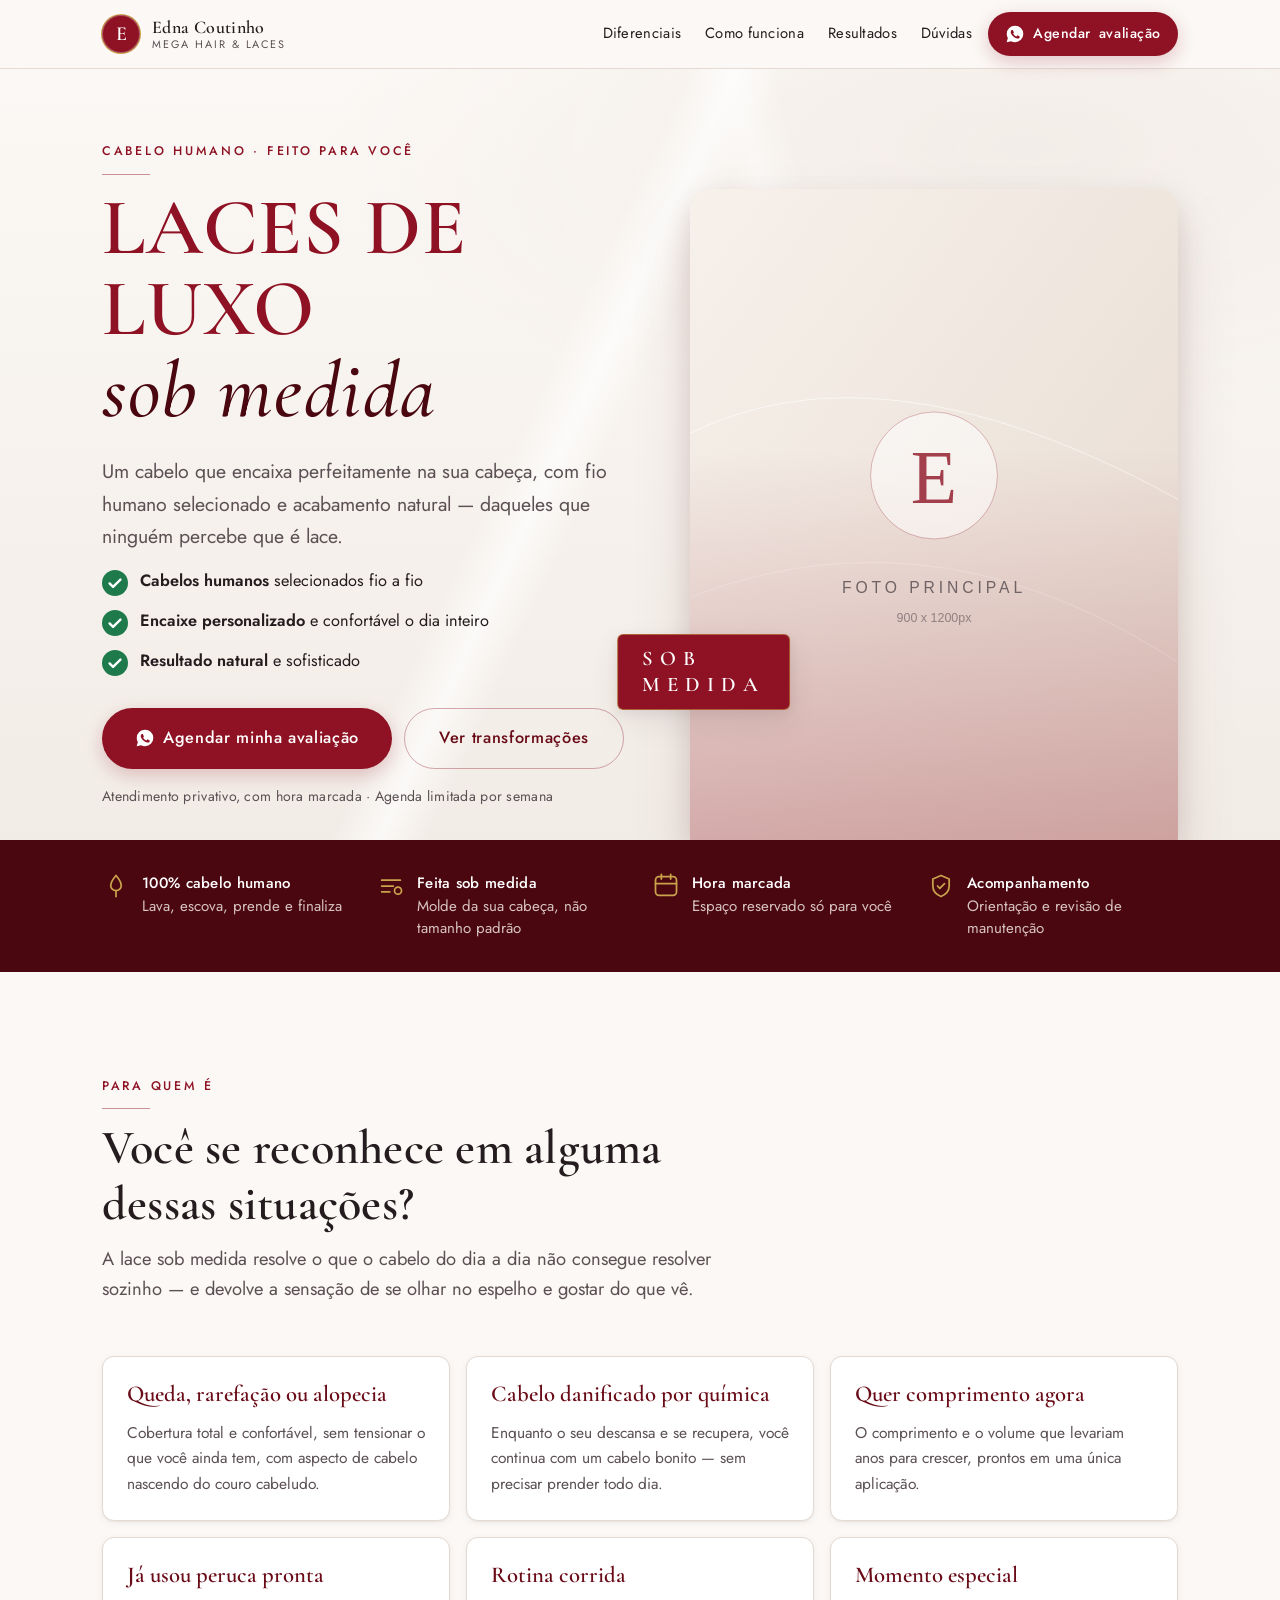
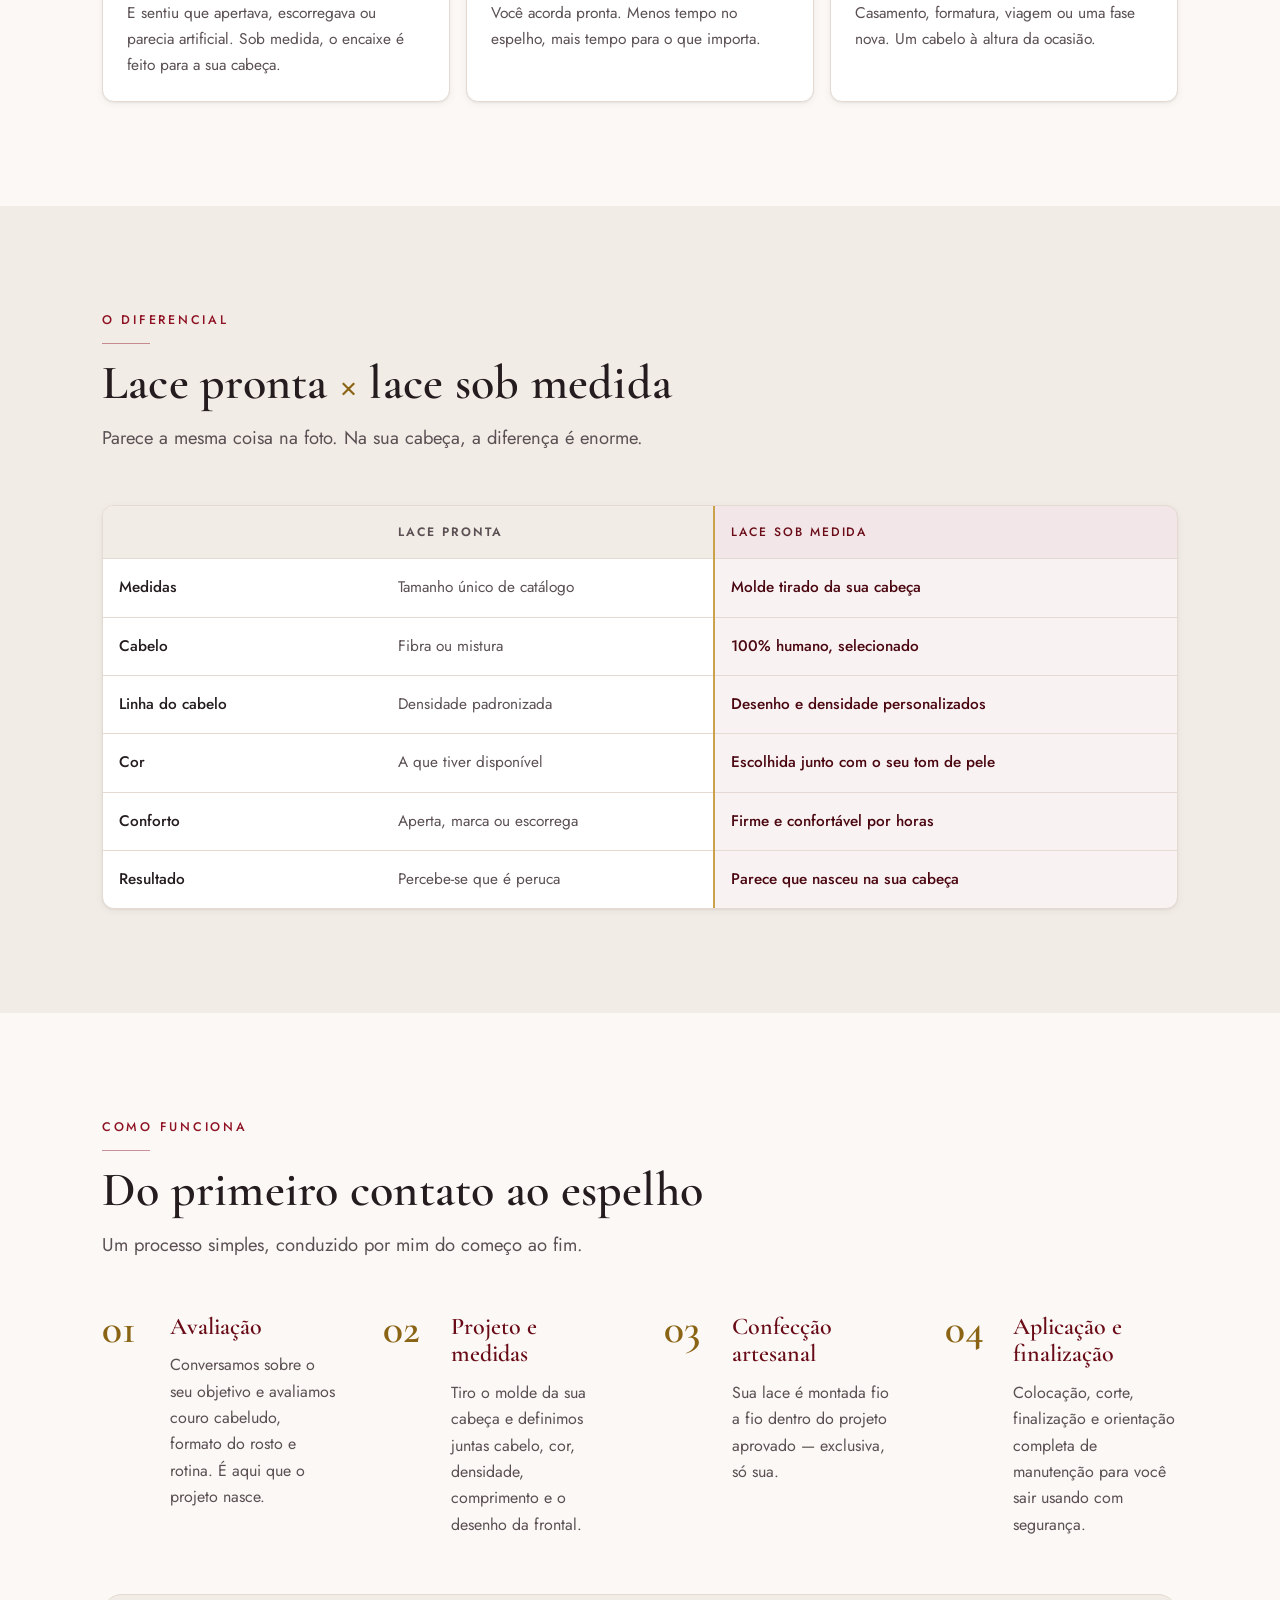
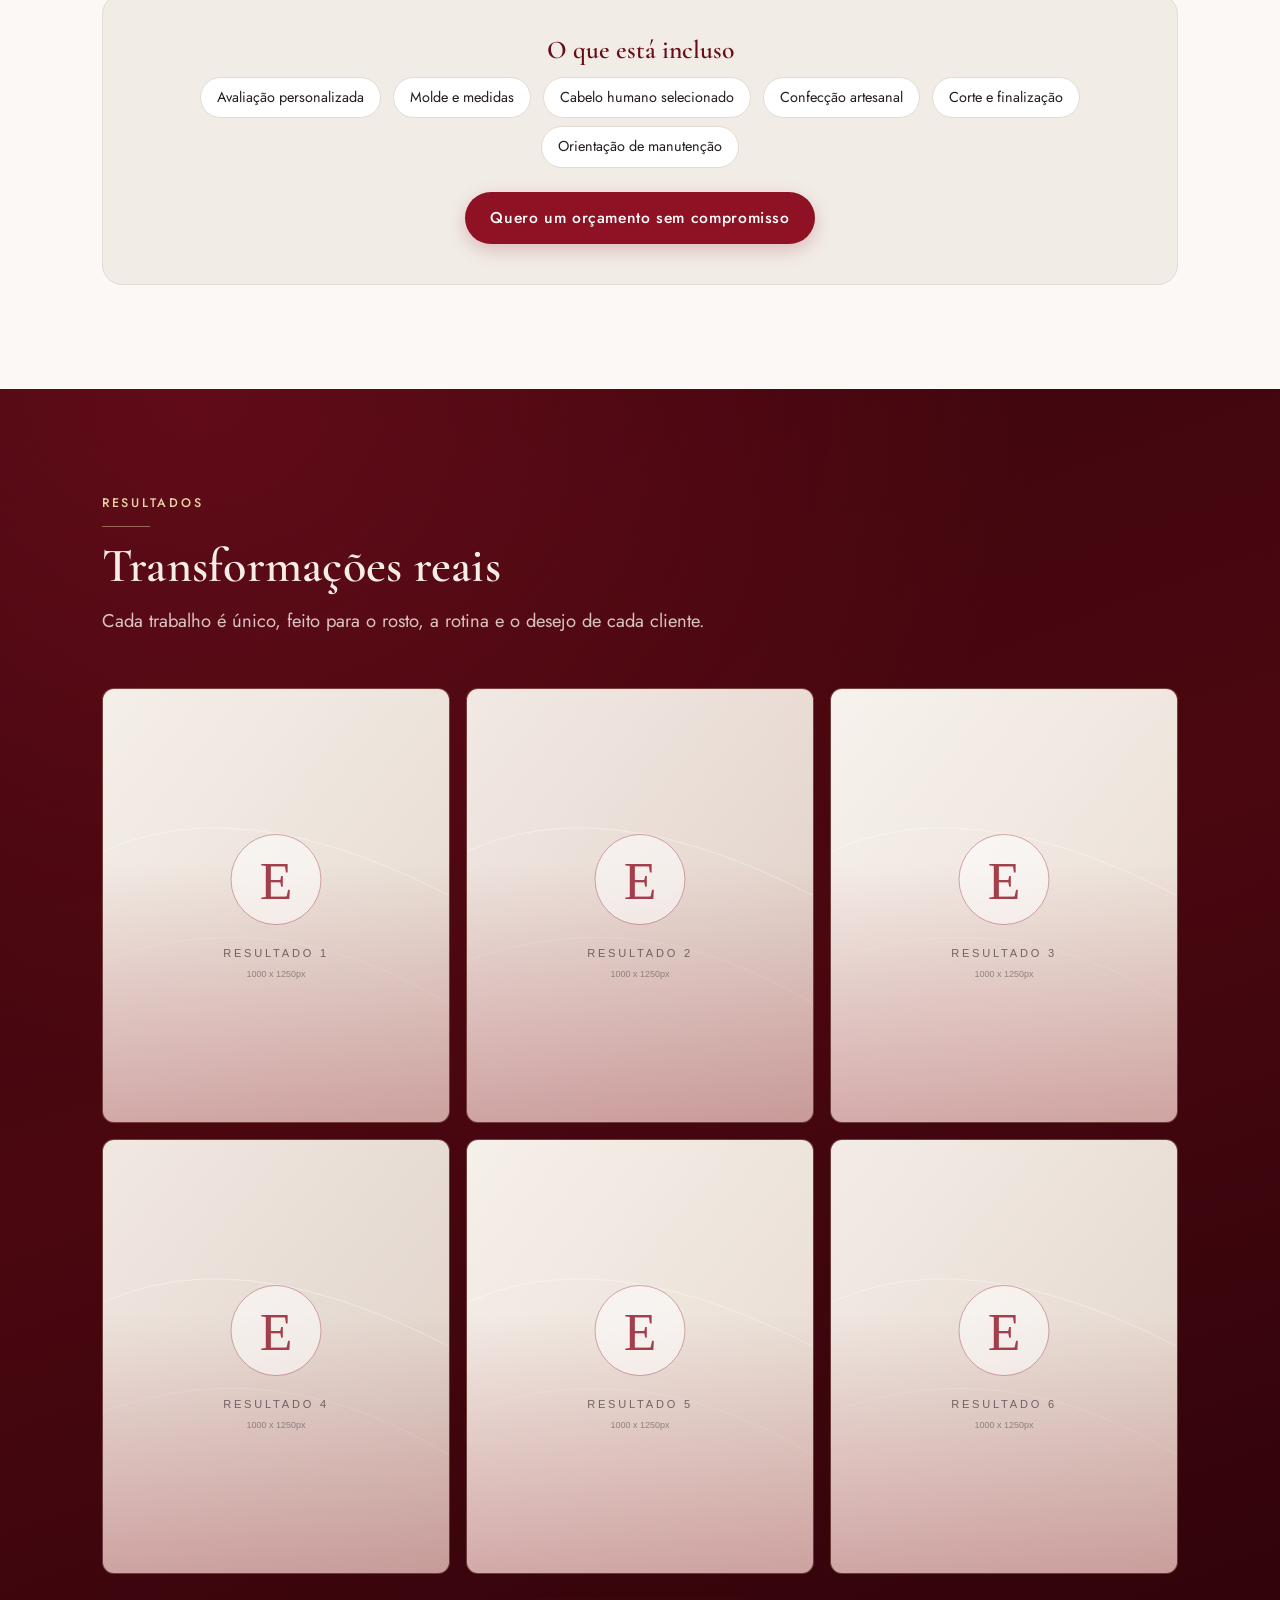
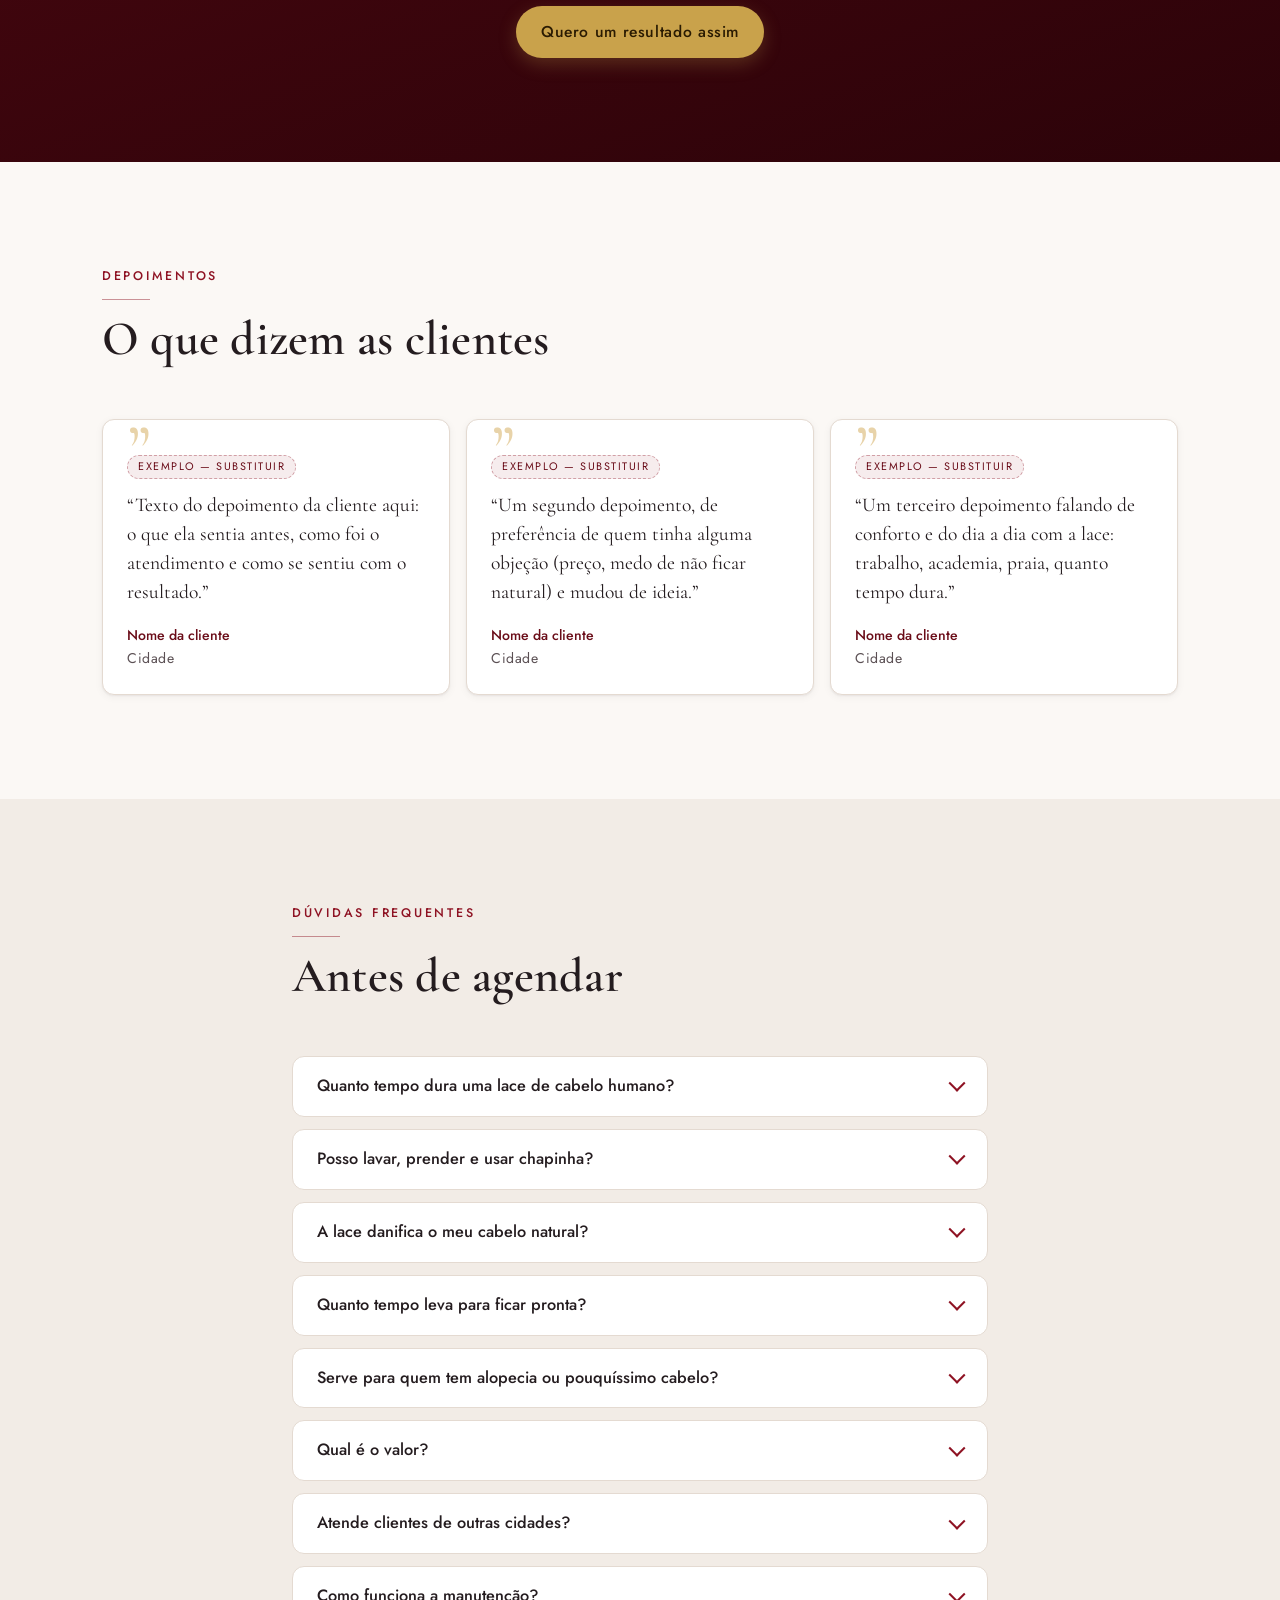
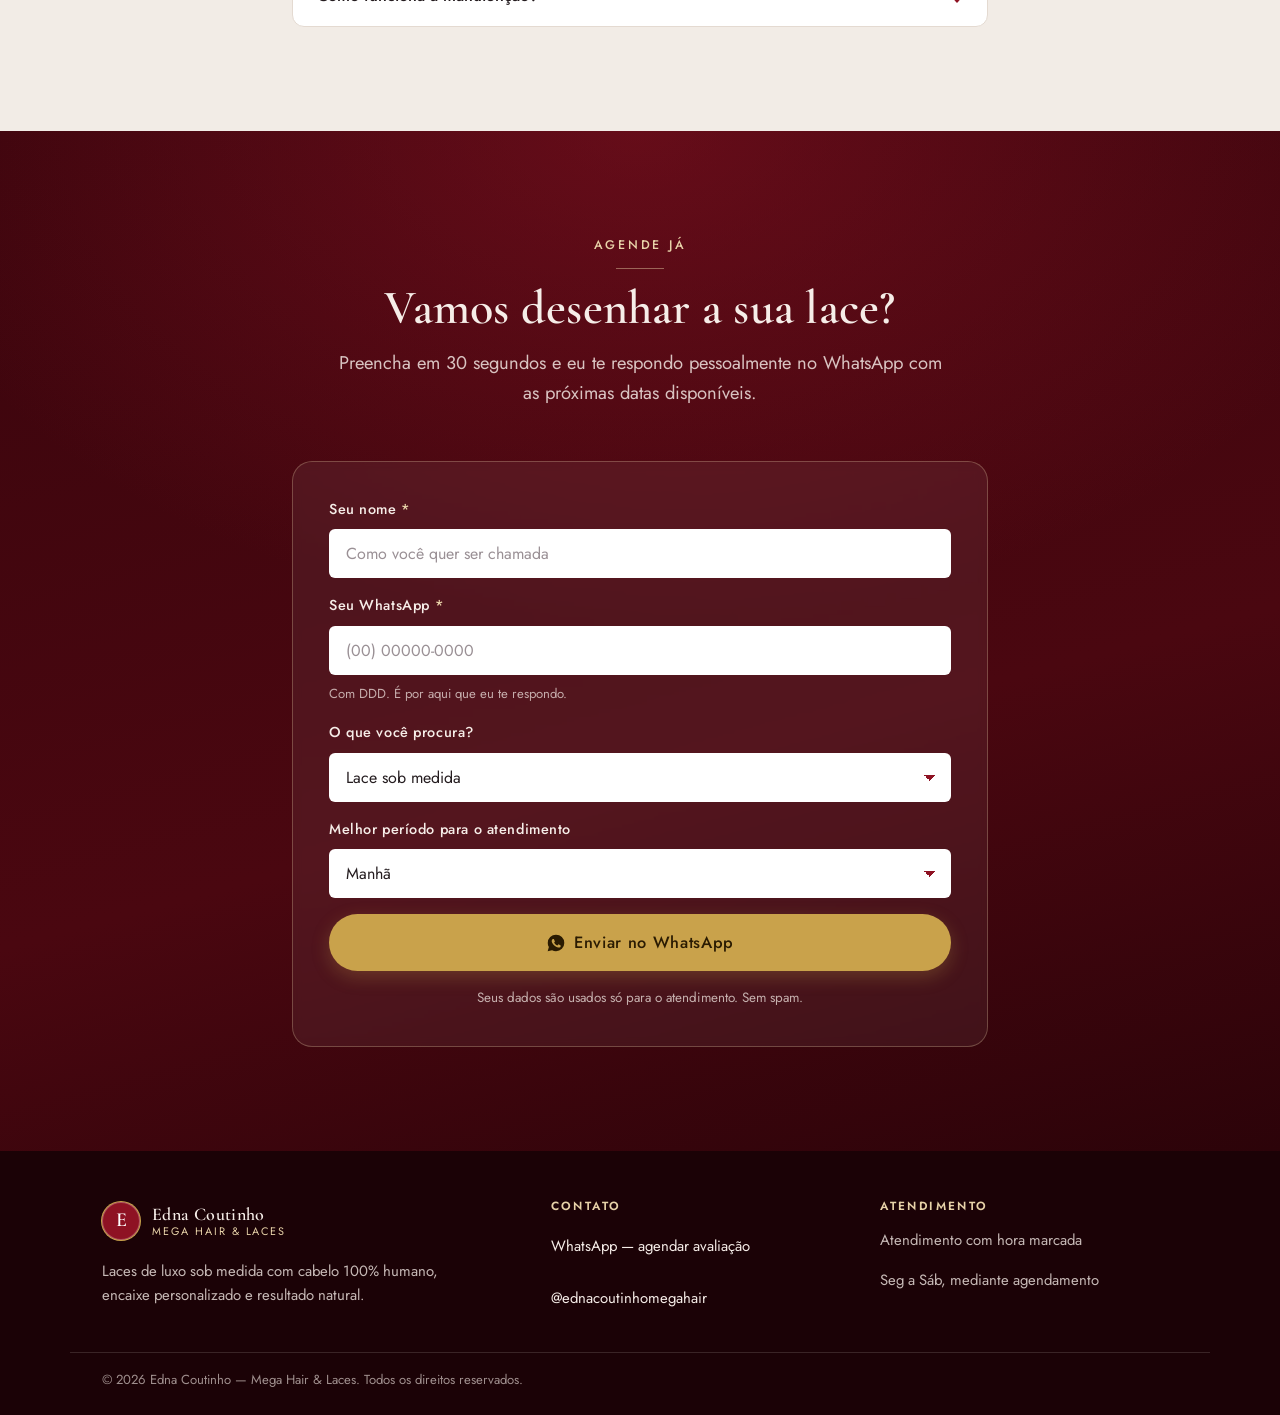
==== index.html @ 4b746937 "Cria landing page de laces sob medida para Edna Coutinho Página única (HTML/CSS/JS sem build) para o" ====
<!doctype html>
<html lang="pt-BR">
<head>
<meta charset="utf-8">
<meta name="viewport" content="width=device-width, initial-scale=1, viewport-fit=cover">
<title>Laces de Luxo Sob Medida | Edna Coutinho — Mega Hair &amp; Laces</title>
<meta name="description" content="Laces de luxo sob medida com cabelo 100% humano, encaixe personalizado e resultado natural. Agende sua avaliação com a Edna Coutinho pelo WhatsApp.">
<meta name="theme-color" content="#8E1223">
<link rel="canonical" href="https://ednacoutinho.com.br/">

<!-- Open Graph / redes sociais -->
<meta property="og:type" content="website">
<meta property="og:locale" content="pt_BR">
<meta property="og:site_name" content="Edna Coutinho — Mega Hair &amp; Laces">
<meta property="og:title" content="Laces de Luxo Sob Medida | Edna Coutinho">
<meta property="og:description" content="Cabelo 100% humano, encaixe personalizado e confortável, resultado natural e sofisticado. Agende sua avaliação.">
<meta property="og:url" content="https://ednacoutinho.com.br/">
<meta property="og:image" content="https://ednacoutinho.com.br/assets/img/og-cover.jpg">
<meta name="twitter:card" content="summary_large_image">

<link rel="icon" href="assets/img/favicon.svg" type="image/svg+xml">
<link rel="apple-touch-icon" href="assets/img/favicon.svg">

<link rel="preconnect" href="https://fonts.googleapis.com">
<link rel="preconnect" href="https://fonts.gstatic.com" crossorigin>
<link rel="stylesheet" href="https://fonts.googleapis.com/css2?family=Cormorant+Garamond:ital,wght@0,500;0,600;0,700;1,600&family=Jost:wght@300;400;500;600&display=swap">
<link rel="stylesheet" href="assets/css/styles.css">
<script>document.documentElement.classList.add("js");</script>
</head>
<body>
<a class="skip-link" href="#conteudo">Pular para o conteúdo</a>

<!-- ============ CABEÇALHO ============ -->
<header class="site-header" id="topo">
  <div class="wrap site-header__inner">
    <a class="brand" href="#topo" aria-label="Edna Coutinho — página inicial">
      <span class="brand__mark" aria-hidden="true">E</span>
      <span class="brand__text">
        <strong>Edna Coutinho</strong>
        <small>Mega Hair &amp; Laces</small>
      </span>
    </a>

    <nav class="nav" aria-label="Navegação principal">
      <a href="#diferenciais">Diferenciais</a>
      <a href="#como-funciona">Como funciona</a>
      <a href="#resultados">Resultados</a>
      <a href="#duvidas">Dúvidas</a>
    </nav>

    <a class="btn btn--primary btn--sm site-header__cta" data-wa href="#agendar">
      <svg class="ico" viewBox="0 0 24 24" aria-hidden="true" focusable="false"><path d="M12.04 2A9.9 9.9 0 0 0 2.1 11.9c0 1.75.46 3.46 1.34 4.97L2 22l5.28-1.38a9.9 9.9 0 0 0 4.76 1.21h.01a9.9 9.9 0 0 0 9.9-9.9A9.9 9.9 0 0 0 12.04 2Zm5.8 14.05c-.24.68-1.4 1.3-1.94 1.35-.5.05-.97.24-3.28-.68-2.76-1.09-4.5-3.9-4.64-4.08-.13-.18-1.1-1.47-1.1-2.8 0-1.33.7-1.99.94-2.26.25-.27.54-.34.72-.34h.52c.17 0 .4-.06.62.48.24.57.8 1.98.87 2.13.07.14.11.31.02.5-.09.18-.13.29-.27.45l-.4.47c-.13.13-.27.28-.12.55.15.27.67 1.1 1.44 1.79.99.88 1.82 1.15 2.08 1.29.26.13.41.11.56-.07.15-.18.64-.75.81-1.01.17-.27.34-.22.57-.13.23.09 1.46.69 1.71.81.25.13.42.19.48.29.06.11.06.62-.18 1.3Z"/></svg>
      Agendar<span class="u-hide-xs"> avaliação</span>
    </a>
  </div>
</header>

<main id="conteudo">

<!-- ============ HERO ============ -->
<section class="hero">
  <div class="wrap hero__grid">
    <div class="hero__copy">
      <p class="eyebrow reveal">Cabelo humano · Feito para você</p>

      <h1 class="display reveal">
        Laces de luxo<br>
        <em>sob medida</em>
      </h1>

      <p class="hero__lead reveal">
        Um cabelo que encaixa perfeitamente na sua cabeça, com fio humano selecionado e
        acabamento natural — daqueles que ninguém percebe que é lace.
      </p>

      <ul class="checks reveal">
        <li>
          <svg class="ico-check" viewBox="0 0 24 24" aria-hidden="true"><circle cx="12" cy="12" r="12"/><path d="M7 12.4l3.2 3.2L17 8.8" fill="none" stroke="#fff" stroke-width="2.2" stroke-linecap="round" stroke-linejoin="round"/></svg>
          <span><strong>Cabelos humanos</strong> selecionados fio a fio</span>
        </li>
        <li>
          <svg class="ico-check" viewBox="0 0 24 24" aria-hidden="true"><circle cx="12" cy="12" r="12"/><path d="M7 12.4l3.2 3.2L17 8.8" fill="none" stroke="#fff" stroke-width="2.2" stroke-linecap="round" stroke-linejoin="round"/></svg>
          <span><strong>Encaixe personalizado</strong> e confortável o dia inteiro</span>
        </li>
        <li>
          <svg class="ico-check" viewBox="0 0 24 24" aria-hidden="true"><circle cx="12" cy="12" r="12"/><path d="M7 12.4l3.2 3.2L17 8.8" fill="none" stroke="#fff" stroke-width="2.2" stroke-linecap="round" stroke-linejoin="round"/></svg>
          <span><strong>Resultado natural</strong> e sofisticado</span>
        </li>
      </ul>

      <div class="hero__actions reveal">
        <a class="btn btn--primary btn--lg" data-wa href="#agendar">
          <svg class="ico" viewBox="0 0 24 24" aria-hidden="true" focusable="false"><path d="M12.04 2A9.9 9.9 0 0 0 2.1 11.9c0 1.75.46 3.46 1.34 4.97L2 22l5.28-1.38a9.9 9.9 0 0 0 4.76 1.21h.01a9.9 9.9 0 0 0 9.9-9.9A9.9 9.9 0 0 0 12.04 2Zm5.8 14.05c-.24.68-1.4 1.3-1.94 1.35-.5.05-.97.24-3.28-.68-2.76-1.09-4.5-3.9-4.64-4.08-.13-.18-1.1-1.47-1.1-2.8 0-1.33.7-1.99.94-2.26.25-.27.54-.34.72-.34h.52c.17 0 .4-.06.62.48.24.57.8 1.98.87 2.13.07.14.11.31.02.5-.09.18-.13.29-.27.45l-.4.47c-.13.13-.27.28-.12.55.15.27.67 1.1 1.44 1.79.99.88 1.82 1.15 2.08 1.29.26.13.41.11.56-.07.15-.18.64-.75.81-1.01.17-.27.34-.22.57-.13.23.09 1.46.69 1.71.81.25.13.42.19.48.29.06.11.06.62-.18 1.3Z"/></svg>
          Agendar minha avaliação
        </a>
        <a class="btn btn--ghost btn--lg" href="#resultados">Ver transformações</a>
      </div>

      <p class="hero__note reveal">Atendimento privativo, com hora marcada · Agenda limitada por semana</p>
    </div>

    <div class="hero__media reveal">
      <figure class="portrait">
        <!-- AJUSTE: troque por uma foto vertical da Edna (ou da cliente) em alta, 900×1200px -->
        <img src="assets/img/hero-retrato.svg" width="900" height="1200"
             alt="Especialista em laces sob medida com cabelo longo e liso, resultado natural">
      </figure>
      <div class="portrait__badge">
        <span class="portrait__badge-line">Sob</span>
        <span class="portrait__badge-line">Medida</span>
      </div>
    </div>
  </div>
</section>

<!-- ============ FAIXA DE CONFIANÇA ============ -->
<section class="trust" aria-label="Nossos diferenciais em resumo">
  <div class="wrap trust__grid">
    <div class="trust__item">
      <svg class="ico-trust" viewBox="0 0 24 24" aria-hidden="true" fill="none" stroke="currentColor" stroke-width="1.5" stroke-linecap="round" stroke-linejoin="round"><path d="M12 3c3 3.5 4.5 6 4.5 8.5A4.5 4.5 0 0 1 12 16a4.5 4.5 0 0 1-4.5-4.5C7.5 9 9 6.5 12 3Z"/><path d="M12 16v5"/></svg>
      <p><strong>100% cabelo humano</strong><br>Lava, escova, prende e finaliza</p>
    </div>
    <div class="trust__item">
      <svg class="ico-trust" viewBox="0 0 24 24" aria-hidden="true" fill="none" stroke="currentColor" stroke-width="1.5" stroke-linecap="round" stroke-linejoin="round"><path d="M4 7h16M4 12h10M4 17h7"/><circle cx="18" cy="16" r="3"/></svg>
      <p><strong>Feita sob medida</strong><br>Molde da sua cabeça, não tamanho padrão</p>
    </div>
    <div class="trust__item">
      <svg class="ico-trust" viewBox="0 0 24 24" aria-hidden="true" fill="none" stroke="currentColor" stroke-width="1.5" stroke-linecap="round" stroke-linejoin="round"><rect x="3" y="4" width="18" height="16" rx="3"/><path d="M8 2v4M16 2v4M3 10h18"/></svg>
      <p><strong>Hora marcada</strong><br>Espaço reservado só para você</p>
    </div>
    <div class="trust__item">
      <svg class="ico-trust" viewBox="0 0 24 24" aria-hidden="true" fill="none" stroke="currentColor" stroke-width="1.5" stroke-linecap="round" stroke-linejoin="round"><path d="M12 3l7 3v6c0 4-3 7.3-7 9-4-1.7-7-5-7-9V6l7-3Z"/><path d="M9 12l2 2 4-4"/></svg>
      <p><strong>Acompanhamento</strong><br>Orientação e revisão de manutenção</p>
    </div>
  </div>
</section>

<!-- ============ PARA QUEM É ============ -->
<section class="section" id="para-quem">
  <div class="wrap">
    <header class="section__head reveal">
      <p class="eyebrow">Para quem é</p>
      <h2 class="h2">Você se reconhece em alguma dessas situações?</h2>
      <p class="section__lead">
        A lace sob medida resolve o que o cabelo do dia a dia não consegue resolver sozinho —
        e devolve a sensação de se olhar no espelho e gostar do que vê.
      </p>
    </header>

    <ul class="cards reveal">
      <li class="card">
        <h3>Queda, rarefação ou alopecia</h3>
        <p>Cobertura total e confortável, sem tensionar o que você ainda tem, com aspecto de cabelo nascendo do couro cabeludo.</p>
      </li>
      <li class="card">
        <h3>Cabelo danificado por química</h3>
        <p>Enquanto o seu descansa e se recupera, você continua com um cabelo bonito — sem precisar prender todo dia.</p>
      </li>
      <li class="card">
        <h3>Quer comprimento agora</h3>
        <p>O comprimento e o volume que levariam anos para crescer, prontos em uma única aplicação.</p>
      </li>
      <li class="card">
        <h3>Já usou peruca pronta</h3>
        <p>E sentiu que apertava, escorregava ou parecia artificial. Sob medida, o encaixe é feito para a sua cabeça.</p>
      </li>
      <li class="card">
        <h3>Rotina corrida</h3>
        <p>Você acorda pronta. Menos tempo no espelho, mais tempo para o que importa.</p>
      </li>
      <li class="card">
        <h3>Momento especial</h3>
        <p>Casamento, formatura, viagem ou uma fase nova. Um cabelo à altura da ocasião.</p>
      </li>
    </ul>
  </div>
</section>

<!-- ============ DIFERENCIAIS / COMPARATIVO ============ -->
<section class="section section--tinted" id="diferenciais">
  <div class="wrap">
    <header class="section__head reveal">
      <p class="eyebrow">O diferencial</p>
      <h2 class="h2">Lace pronta <span class="sep">×</span> lace sob medida</h2>
      <p class="section__lead">
        Parece a mesma coisa na foto. Na sua cabeça, a diferença é enorme.
      </p>
    </header>

    <div class="compare reveal">
      <table class="compare__table">
        <caption class="sr-only">Comparação entre lace pronta de catálogo e lace sob medida</caption>
        <thead>
          <tr>
            <th scope="col"><span class="sr-only">Critério</span></th>
            <th scope="col">Lace pronta</th>
            <th scope="col" class="is-highlight">Lace sob medida</th>
          </tr>
        </thead>
        <tbody>
          <tr>
            <th scope="row">Medidas</th>
            <td>Tamanho único de catálogo</td>
            <td class="is-highlight">Molde tirado da sua cabeça</td>
          </tr>
          <tr>
            <th scope="row">Cabelo</th>
            <td>Fibra ou mistura</td>
            <td class="is-highlight">100% humano, selecionado</td>
          </tr>
          <tr>
            <th scope="row">Linha do cabelo</th>
            <td>Densidade padronizada</td>
            <td class="is-highlight">Desenho e densidade personalizados</td>
          </tr>
          <tr>
            <th scope="row">Cor</th>
            <td>A que tiver disponível</td>
            <td class="is-highlight">Escolhida junto com o seu tom de pele</td>
          </tr>
          <tr>
            <th scope="row">Conforto</th>
            <td>Aperta, marca ou escorrega</td>
            <td class="is-highlight">Firme e confortável por horas</td>
          </tr>
          <tr>
            <th scope="row">Resultado</th>
            <td>Percebe-se que é peruca</td>
            <td class="is-highlight">Parece que nasceu na sua cabeça</td>
          </tr>
        </tbody>
      </table>
    </div>
  </div>
</section>

<!-- ============ COMO FUNCIONA ============ -->
<section class="section" id="como-funciona">
  <div class="wrap">
    <header class="section__head reveal">
      <p class="eyebrow">Como funciona</p>
      <h2 class="h2">Do primeiro contato ao espelho</h2>
      <p class="section__lead">Um processo simples, conduzido por mim do começo ao fim.</p>
    </header>

    <ol class="steps reveal">
      <li class="step">
        <span class="step__num" aria-hidden="true">01</span>
        <h3>Avaliação</h3>
        <p>Conversamos sobre o seu objetivo e avaliamos couro cabeludo, formato do rosto e rotina. É aqui que o projeto nasce.</p>
      </li>
      <li class="step">
        <span class="step__num" aria-hidden="true">02</span>
        <h3>Projeto e medidas</h3>
        <p>Tiro o molde da sua cabeça e definimos juntas cabelo, cor, densidade, comprimento e o desenho da frontal.</p>
      </li>
      <li class="step">
        <span class="step__num" aria-hidden="true">03</span>
        <h3>Confecção artesanal</h3>
        <p>Sua lace é montada fio a fio dentro do projeto aprovado — exclusiva, só sua.</p>
      </li>
      <li class="step">
        <span class="step__num" aria-hidden="true">04</span>
        <h3>Aplicação e finalização</h3>
        <p>Colocação, corte, finalização e orientação completa de manutenção para você sair usando com segurança.</p>
      </li>
    </ol>

    <div class="included reveal">
      <h3 class="included__title">O que está incluso</h3>
      <ul class="included__list">
        <li>Avaliação personalizada</li>
        <li>Molde e medidas</li>
        <li>Cabelo humano selecionado</li>
        <li>Confecção artesanal</li>
        <li>Corte e finalização</li>
        <li>Orientação de manutenção</li>
      </ul>
      <a class="btn btn--primary" data-wa href="#agendar">Quero um orçamento sem compromisso</a>
    </div>
  </div>
</section>

<!-- ============ RESULTADOS / GALERIA ============ -->
<section class="section section--dark" id="resultados">
  <div class="wrap">
    <header class="section__head section__head--light reveal">
      <p class="eyebrow eyebrow--gold">Resultados</p>
      <h2 class="h2">Transformações reais</h2>
      <p class="section__lead">
        Cada trabalho é único, feito para o rosto, a rotina e o desejo de cada cliente.
      </p>
    </header>

    <!-- AJUSTE: substitua os arquivos em assets/img/ por fotos reais (1000×1250px). -->
    <ul class="gallery reveal">
      <li class="gallery__item">
        <img src="assets/img/resultado-1.svg" width="1000" height="1250" loading="lazy" decoding="async" alt="Resultado de lace sob medida em cabelo liso longo">
      </li>
      <li class="gallery__item">
        <img src="assets/img/resultado-2.svg" width="1000" height="1250" loading="lazy" decoding="async" alt="Resultado de lace sob medida com ondas naturais">
      </li>
      <li class="gallery__item">
        <img src="assets/img/resultado-3.svg" width="1000" height="1250" loading="lazy" decoding="async" alt="Detalhe da linha frontal com aspecto natural">
      </li>
      <li class="gallery__item">
        <img src="assets/img/resultado-4.svg" width="1000" height="1250" loading="lazy" decoding="async" alt="Resultado de lace sob medida em cabelo castanho">
      </li>
      <li class="gallery__item">
        <img src="assets/img/resultado-5.svg" width="1000" height="1250" loading="lazy" decoding="async" alt="Cliente sorrindo após aplicação da lace">
      </li>
      <li class="gallery__item">
        <img src="assets/img/resultado-6.svg" width="1000" height="1250" loading="lazy" decoding="async" alt="Acabamento e finalização do corte na lace">
      </li>
    </ul>

    <p class="gallery__cta reveal">
      <a class="btn btn--gold" data-wa href="#agendar">Quero um resultado assim</a>
    </p>
  </div>
</section>

<!-- ============ DEPOIMENTOS ============ -->
<section class="section" id="depoimentos">
  <div class="wrap">
    <header class="section__head reveal">
      <p class="eyebrow">Depoimentos</p>
      <h2 class="h2">O que dizem as clientes</h2>
    </header>

    <!--
      ⚠️ IMPORTANTE: os três depoimentos abaixo são EXEMPLOS de formato, não são reais.
      Substitua pelo texto e pelo nome de clientes reais e apague o selo "exemplo"
      (<span class="quote__flag">…</span>) de cada card antes de publicar.
    -->
    <ul class="quotes reveal">
      <li class="quote">
        <span class="quote__flag">exemplo — substituir</span>
        <p class="quote__text">“Texto do depoimento da cliente aqui: o que ela sentia antes, como foi o atendimento e como se sentiu com o resultado.”</p>
        <p class="quote__author">Nome da cliente<span>Cidade</span></p>
      </li>
      <li class="quote">
        <span class="quote__flag">exemplo — substituir</span>
        <p class="quote__text">“Um segundo depoimento, de preferência de quem tinha alguma objeção (preço, medo de não ficar natural) e mudou de ideia.”</p>
        <p class="quote__author">Nome da cliente<span>Cidade</span></p>
      </li>
      <li class="quote">
        <span class="quote__flag">exemplo — substituir</span>
        <p class="quote__text">“Um terceiro depoimento falando de conforto e do dia a dia com a lace: trabalho, academia, praia, quanto tempo dura.”</p>
        <p class="quote__author">Nome da cliente<span>Cidade</span></p>
      </li>
    </ul>
  </div>
</section>

<!-- ============ FAQ ============ -->
<section class="section section--tinted" id="duvidas">
  <div class="wrap wrap--narrow">
    <header class="section__head reveal">
      <p class="eyebrow">Dúvidas frequentes</p>
      <h2 class="h2">Antes de agendar</h2>
    </header>

    <div class="faq reveal">
      <details class="faq__item">
        <summary>Quanto tempo dura uma lace de cabelo humano?</summary>
        <div class="faq__answer"><p>Com os cuidados corretos, uma lace de cabelo humano dura bastante tempo de uso. A durabilidade depende da frequência de uso, da manutenção e da forma como você lava e guarda. Na avaliação eu explico direitinho a rotina de cuidado do seu modelo.</p></div>
      </details>
      <details class="faq__item">
        <summary>Posso lavar, prender e usar chapinha?</summary>
        <div class="faq__answer"><p>Sim. Por ser cabelo humano, você lava, escova, prende, alisa e modela como faria com o seu próprio cabelo — respeitando as orientações de temperatura e de produtos que passo na entrega.</p></div>
      </details>
      <details class="faq__item">
        <summary>A lace danifica o meu cabelo natural?</summary>
        <div class="faq__answer"><p>Não. O encaixe sob medida distribui o apoio sem tensionar os fios, e o seu cabelo fica protegido embaixo. Inclusive é uma ótima opção para quem está em processo de recuperação capilar.</p></div>
      </details>
      <details class="faq__item">
        <summary>Quanto tempo leva para ficar pronta?</summary>
        <div class="faq__answer"><p>Como cada peça é confeccionada individualmente, existe um prazo de produção que combinamos na avaliação, conforme o tipo de cabelo, o comprimento e a agenda do momento.</p></div>
      </details>
      <details class="faq__item">
        <summary>Serve para quem tem alopecia ou pouquíssimo cabelo?</summary>
        <div class="faq__answer"><p>Sim, esse é um dos casos que mais atendo. O sistema de fixação é escolhido de acordo com a sua condição de couro cabeludo, priorizando conforto e segurança.</p></div>
      </details>
      <details class="faq__item">
        <summary>Qual é o valor?</summary>
        <div class="faq__answer"><p>O valor varia conforme o comprimento, a densidade e o tipo de cabelo escolhido. Por isso o orçamento é fechado depois da avaliação — assim você recebe um preço exato, sem surpresa. Chame no WhatsApp que explico as opções e as formas de pagamento.</p></div>
      </details>
      <details class="faq__item">
        <summary>Atende clientes de outras cidades?</summary>
        <div class="faq__answer"><p>Sim. Muitas clientes vêm de fora e concentram avaliação e aplicação na mesma viagem. Me chame no WhatsApp para organizarmos as datas com antecedência.</p></div>
      </details>
      <details class="faq__item">
        <summary>Como funciona a manutenção?</summary>
        <div class="faq__answer"><p>A manutenção é periódica e mantém a peça bonita e bem fixada por muito mais tempo. Na entrega você já sai sabendo a rotina de casa e quando voltar para revisão.</p></div>
      </details>
    </div>
  </div>
</section>

<!-- ============ CTA FINAL + FORMULÁRIO ============ -->
<section class="section cta" id="agendar">
  <div class="wrap wrap--narrow">
    <header class="section__head section__head--light reveal">
      <p class="eyebrow eyebrow--gold">Agende já</p>
      <h2 class="h2">Vamos desenhar a sua lace?</h2>
      <p class="section__lead">
        Preencha em 30 segundos e eu te respondo pessoalmente no WhatsApp com as próximas datas disponíveis.
      </p>
    </header>

    <form class="form reveal" id="form-agendamento" novalidate>
      <div class="field">
        <label for="nome">Seu nome <span aria-hidden="true">*</span></label>
        <input id="nome" name="nome" type="text" autocomplete="name" required
               placeholder="Como você quer ser chamada">
        <p class="field__error" data-error-for="nome" hidden></p>
      </div>

      <div class="field">
        <label for="telefone">Seu WhatsApp <span aria-hidden="true">*</span></label>
        <input id="telefone" name="telefone" type="tel" inputmode="tel" autocomplete="tel" required
               placeholder="(00) 00000-0000">
        <p class="field__hint">Com DDD. É por aqui que eu te respondo.</p>
        <p class="field__error" data-error-for="telefone" hidden></p>
      </div>

      <div class="field">
        <label for="objetivo">O que você procura?</label>
        <select id="objetivo" name="objetivo">
          <option value="Lace sob medida">Lace sob medida</option>
          <option value="Mega hair">Mega hair</option>
          <option value="Manutenção de lace que já tenho">Manutenção de lace que já tenho</option>
          <option value="Ainda não sei, quero orientação">Ainda não sei, quero orientação</option>
        </select>
      </div>

      <div class="field">
        <label for="periodo">Melhor período para o atendimento</label>
        <select id="periodo" name="periodo">
          <option value="Manhã">Manhã</option>
          <option value="Tarde">Tarde</option>
          <option value="Sábado">Sábado</option>
          <option value="Qualquer horário">Qualquer horário</option>
        </select>
      </div>

      <button class="btn btn--gold btn--lg btn--block" type="submit">
        <svg class="ico" viewBox="0 0 24 24" aria-hidden="true" focusable="false"><path d="M12.04 2A9.9 9.9 0 0 0 2.1 11.9c0 1.75.46 3.46 1.34 4.97L2 22l5.28-1.38a9.9 9.9 0 0 0 4.76 1.21h.01a9.9 9.9 0 0 0 9.9-9.9A9.9 9.9 0 0 0 12.04 2Zm5.8 14.05c-.24.68-1.4 1.3-1.94 1.35-.5.05-.97.24-3.28-.68-2.76-1.09-4.5-3.9-4.64-4.08-.13-.18-1.1-1.47-1.1-2.8 0-1.33.7-1.99.94-2.26.25-.27.54-.34.72-.34h.52c.17 0 .4-.06.62.48.24.57.8 1.98.87 2.13.07.14.11.31.02.5-.09.18-.13.29-.27.45l-.4.47c-.13.13-.27.28-.12.55.15.27.67 1.1 1.44 1.79.99.88 1.82 1.15 2.08 1.29.26.13.41.11.56-.07.15-.18.64-.75.81-1.01.17-.27.34-.22.57-.13.23.09 1.46.69 1.71.81.25.13.42.19.48.29.06.11.06.62-.18 1.3Z"/></svg>
        Enviar no WhatsApp
      </button>

      <noscript>
        <p class="form__note">
          Seu navegador está com o JavaScript desativado. Fale comigo pelo Instagram
          <a href="https://instagram.com/ednacoutinhomegahair" rel="me noopener" target="_blank">@ednacoutinhomegahair</a>.
        </p>
      </noscript>
      <p class="form__note" role="status" aria-live="polite" id="form-status">
        Seus dados são usados só para o atendimento. Sem spam.
      </p>
    </form>
  </div>
</section>

</main>

<!-- ============ RODAPÉ ============ -->
<footer class="site-footer">
  <div class="wrap site-footer__grid">
    <div>
      <a class="brand brand--footer" href="#topo">
        <span class="brand__mark" aria-hidden="true">E</span>
        <span class="brand__text">
          <strong>Edna Coutinho</strong>
          <small>Mega Hair &amp; Laces</small>
        </span>
      </a>
      <p class="site-footer__about">
        Laces de luxo sob medida com cabelo 100% humano, encaixe personalizado e resultado natural.
      </p>
    </div>

    <div>
      <h2 class="site-footer__title">Contato</h2>
      <ul class="site-footer__list">
        <li><a data-wa href="#agendar">WhatsApp — agendar avaliação</a></li>
        <li><a data-instagram href="https://instagram.com/ednacoutinhomegahair" rel="me noopener" target="_blank">@ednacoutinhomegahair</a></li>
      </ul>
    </div>

    <div>
      <h2 class="site-footer__title">Atendimento</h2>
      <!-- AJUSTE: endereço e horários reais em assets/js/config.js -->
      <ul class="site-footer__list">
        <li data-address>Atendimento com hora marcada</li>
        <li data-hours>Seg a Sáb, mediante agendamento</li>
      </ul>
    </div>
  </div>

  <div class="wrap site-footer__bottom">
    <p>&copy; <span data-year>2026</span> Edna Coutinho — Mega Hair &amp; Laces. Todos os direitos reservados.</p>
  </div>
</footer>

<!-- Barra fixa de CTA no mobile -->
<div class="sticky-cta">
  <a class="btn btn--primary btn--block" data-wa href="#agendar">
    <svg class="ico" viewBox="0 0 24 24" aria-hidden="true" focusable="false"><path d="M12.04 2A9.9 9.9 0 0 0 2.1 11.9c0 1.75.46 3.46 1.34 4.97L2 22l5.28-1.38a9.9 9.9 0 0 0 4.76 1.21h.01a9.9 9.9 0 0 0 9.9-9.9A9.9 9.9 0 0 0 12.04 2Zm5.8 14.05c-.24.68-1.4 1.3-1.94 1.35-.5.05-.97.24-3.28-.68-2.76-1.09-4.5-3.9-4.64-4.08-.13-.18-1.1-1.47-1.1-2.8 0-1.33.7-1.99.94-2.26.25-.27.54-.34.72-.34h.52c.17 0 .4-.06.62.48.24.57.8 1.98.87 2.13.07.14.11.31.02.5-.09.18-.13.29-.27.45l-.4.47c-.13.13-.27.28-.12.55.15.27.67 1.1 1.44 1.79.99.88 1.82 1.15 2.08 1.29.26.13.41.11.56-.07.15-.18.64-.75.81-1.01.17-.27.34-.22.57-.13.23.09 1.46.69 1.71.81.25.13.42.19.48.29.06.11.06.62-.18 1.3Z"/></svg>
    Agendar minha avaliação
  </a>
</div>


<!-- Dados estruturados para o Google.
     AJUSTE: troque a URL pelo domínio real e acrescente "telephone" e "address"
     quando o endereço for divulgado. -->
<script type="application/ld+json">
{
  "@context": "https://schema.org",
  "@type": "HairSalon",
  "name": "Edna Coutinho — Mega Hair & Laces",
  "description": "Laces de luxo sob medida com cabelo 100% humano, encaixe personalizado e resultado natural.",
  "url": "https://ednacoutinho.com.br/",
  "image": "https://ednacoutinho.com.br/assets/img/og-cover.jpg",
  "priceRange": "$$$",
  "sameAs": [
    "https://instagram.com/ednacoutinhomegahair"
  ],
  "makesOffer": [
    {
      "@type": "Offer",
      "itemOffered": {
        "@type": "Service",
        "name": "Lace sob medida em cabelo humano"
      }
    },
    {
      "@type": "Offer",
      "itemOffered": {
        "@type": "Service",
        "name": "Mega hair"
      }
    },
    {
      "@type": "Offer",
      "itemOffered": {
        "@type": "Service",
        "name": "Manutenção de lace"
      }
    }
  ]
}
</script>
<script type="application/ld+json">
{
  "@context": "https://schema.org",
  "@type": "FAQPage",
  "mainEntity": [
    {
      "@type": "Question",
      "name": "Quanto tempo dura uma lace de cabelo humano?",
      "acceptedAnswer": {
        "@type": "Answer",
        "text": "Com os cuidados corretos, uma lace de cabelo humano dura bastante tempo de uso. A durabilidade depende da frequência de uso, da manutenção e da forma como você lava e guarda. Na avaliação eu explico direitinho a rotina de cuidado do seu modelo."
      }
    },
    {
      "@type": "Question",
      "name": "Posso lavar, prender e usar chapinha?",
      "acceptedAnswer": {
        "@type": "Answer",
        "text": "Sim. Por ser cabelo humano, você lava, escova, prende, alisa e modela como faria com o seu próprio cabelo — respeitando as orientações de temperatura e de produtos que passo na entrega."
      }
    },
    {
      "@type": "Question",
      "name": "A lace danifica o meu cabelo natural?",
      "acceptedAnswer": {
        "@type": "Answer",
        "text": "Não. O encaixe sob medida distribui o apoio sem tensionar os fios, e o seu cabelo fica protegido embaixo. Inclusive é uma ótima opção para quem está em processo de recuperação capilar."
      }
    },
    {
      "@type": "Question",
      "name": "Quanto tempo leva para ficar pronta?",
      "acceptedAnswer": {
        "@type": "Answer",
        "text": "Como cada peça é confeccionada individualmente, existe um prazo de produção que combinamos na avaliação, conforme o tipo de cabelo, o comprimento e a agenda do momento."
      }
    },
    {
      "@type": "Question",
      "name": "Serve para quem tem alopecia ou pouquíssimo cabelo?",
      "acceptedAnswer": {
        "@type": "Answer",
        "text": "Sim, esse é um dos casos que mais atendo. O sistema de fixação é escolhido de acordo com a sua condição de couro cabeludo, priorizando conforto e segurança."
      }
    },
    {
      "@type": "Question",
      "name": "Qual é o valor?",
      "acceptedAnswer": {
        "@type": "Answer",
        "text": "O valor varia conforme o comprimento, a densidade e o tipo de cabelo escolhido. Por isso o orçamento é fechado depois da avaliação — assim você recebe um preço exato, sem surpresa. Chame no WhatsApp que explico as opções e as formas de pagamento."
      }
    },
    {
      "@type": "Question",
      "name": "Atende clientes de outras cidades?",
      "acceptedAnswer": {
        "@type": "Answer",
        "text": "Sim. Muitas clientes vêm de fora e concentram avaliação e aplicação na mesma viagem. Me chame no WhatsApp para organizarmos as datas com antecedência."
      }
    },
    {
      "@type": "Question",
      "name": "Como funciona a manutenção?",
      "acceptedAnswer": {
        "@type": "Answer",
        "text": "A manutenção é periódica e mantém a peça bonita e bem fixada por muito mais tempo. Na entrega você já sai sabendo a rotina de casa e quando voltar para revisão."
      }
    }
  ]
}
</script>

<script src="assets/js/config.js"></script>
<script src="assets/js/main.js" defer></script>
</body>
</html>
---- assets/css/styles.css ----
/* =========================================================
   Edna Coutinho — Laces de Luxo Sob Medida
   Folha de estilo única, sem dependências.
   Paleta: vinho + mármore/marfim + dourado champanhe.
   ========================================================= */

/* ---------- 1. Tokens ---------- */
:root {
  color-scheme: light;

  /* Cores de marca */
  --wine-900: #4A0710;
  --wine-800: #6A0C18;
  --wine-700: #8E1223;   /* primária */
  --wine-600: #A6182C;
  --gold-500: #C9A24B;
  --gold-200: #E8D3A9;
  --gold-700: #8A6414;   /* variante escura do dourado — só para texto sobre fundo claro (AA) */
  --green-600: #1E7A4B;

  /* Neutros */
  --ivory:    #FBF8F5;
  --marble:   #F2ECE6;
  --line:     #E4DAD1;
  --ink:      #241C1F;
  --muted:    #5B5054;
  --white:    #FFFFFF;

  /* Semânticos */
  --bg: var(--ivory);
  --surface: var(--white);
  --text: var(--ink);
  --text-muted: var(--muted);
  --border: var(--line);
  --primary: var(--wine-700);
  --primary-hover: var(--wine-800);
  --on-primary: #FFFFFF;

  /* Tipografia */
  --font-display: "Cormorant Garamond", "Times New Roman", Georgia, serif;
  --font-body: "Jost", -apple-system, BlinkMacSystemFont, "Segoe UI", Roboto, Helvetica, Arial, sans-serif;

  /* Espaçamento (ritmo de 4/8px) */
  --sp-1: .25rem; --sp-2: .5rem;  --sp-3: .75rem; --sp-4: 1rem;
  --sp-5: 1.5rem; --sp-6: 2rem;   --sp-7: 3rem;   --sp-8: 4rem;
  --sp-9: 6rem;

  /* Formas e sombras */
  --radius-sm: 6px;
  --radius: 12px;
  --radius-lg: 20px;
  --shadow-sm: 0 1px 2px rgba(36, 28, 31, .06), 0 2px 8px rgba(36, 28, 31, .05);
  --shadow-md: 0 4px 12px rgba(36, 28, 31, .07), 0 12px 32px rgba(36, 28, 31, .07);
  --shadow-lg: 0 12px 28px rgba(74, 7, 16, .12), 0 32px 64px rgba(74, 7, 16, .10);

  /* Movimento */
  --ease-out: cubic-bezier(.22, .8, .36, 1);
  --dur: 220ms;

  /* Camadas */
  --z-sticky: 40;
  --z-header: 50;
  --z-skip: 100;
}

/* ---------- 2. Base ---------- */
*, *::before, *::after { box-sizing: border-box; }

html {
  -webkit-text-size-adjust: 100%;
  scroll-behavior: smooth;
  scroll-padding-top: 88px;
}

body {
  margin: 0;
  background-color: var(--bg);
  color: var(--text);
  font-family: var(--font-body);
  font-size: 1rem;          /* 16px: evita zoom automático no iOS */
  font-weight: 400;
  line-height: 1.65;
  -webkit-font-smoothing: antialiased;
  overflow-x: hidden;
}

img, svg { max-width: 100%; }
img { height: auto; display: block; }

a { color: var(--primary); text-decoration-thickness: 1px; text-underline-offset: 3px; }

h1, h2, h3 { margin: 0 0 var(--sp-3); line-height: 1.15; font-weight: 600; }
p { margin: 0 0 var(--sp-4); }
ul, ol { margin: 0; padding: 0; list-style: none; }

:where(a, button, summary, input, select, [tabindex]):focus-visible {
  outline: 3px solid var(--wine-600);
  outline-offset: 3px;
  border-radius: var(--radius-sm);
}

::selection { background: var(--wine-700); color: #fff; }

.sr-only {
  position: absolute; width: 1px; height: 1px;
  padding: 0; margin: -1px; overflow: hidden;
  clip: rect(0 0 0 0); clip-path: inset(50%); white-space: nowrap;
}

.skip-link {
  position: absolute; left: 50%; top: 0; transform: translate(-50%, -120%);
  z-index: var(--z-skip);
  background: var(--wine-900); color: #fff;
  padding: var(--sp-3) var(--sp-5);
  border-radius: 0 0 var(--radius) var(--radius);
  text-decoration: none; font-weight: 500;
  transition: transform var(--dur) var(--ease-out);
}
.skip-link:focus-visible { transform: translate(-50%, 0); }

/* ---------- 3. Layout ---------- */
.wrap {
  width: 100%;
  max-width: 1140px;
  margin-inline: auto;
  padding-inline: var(--sp-5);
}
.wrap--narrow { max-width: 760px; }

@media (min-width: 768px) { .wrap { padding-inline: var(--sp-6); } }

.section { padding-block: clamp(3.5rem, 9vw, 6.5rem); }
.section--tinted { background: var(--marble); }
.section--dark {
  background:
    radial-gradient(120% 90% at 15% 0%, rgba(166, 24, 44, .35) 0%, transparent 55%),
    linear-gradient(160deg, #3B050D 0%, var(--wine-900) 45%, #2C0309 100%);
  color: #F6EDE8;
}

.section__head { max-width: 62ch; margin-bottom: clamp(2rem, 5vw, 3.25rem); }
.section__head--light { color: #F6EDE8; }
.section__lead {
  font-size: clamp(1.02rem, .95rem + .4vw, 1.15rem);
  color: var(--text-muted);
  margin-bottom: 0;
}
.section__head--light .section__lead { color: rgba(246, 237, 232, .82); }

.eyebrow {
  margin: 0 0 var(--sp-3);
  font-size: .78rem;
  font-weight: 500;
  letter-spacing: .22em;
  text-transform: uppercase;
  color: var(--wine-700);
}
.eyebrow--gold { color: var(--gold-200); }
.eyebrow::after {
  content: ""; display: block; width: 48px; height: 1px;
  margin-top: var(--sp-3);
  background: currentColor; opacity: .45;
}

.display {
  font-family: var(--font-display);
  font-size: clamp(2.85rem, 1.7rem + 5.6vw, 5rem);
  font-weight: 600;
  letter-spacing: .01em;
  line-height: 1.02;
  color: var(--wine-700);
  text-transform: uppercase;
  margin-bottom: var(--sp-5);
}
.display em {
  display: block;
  font-style: italic;
  font-weight: 500;
  text-transform: none;
  letter-spacing: .02em;
  color: var(--wine-900);
}

.h2 {
  font-family: var(--font-display);
  font-size: clamp(2rem, 1.4rem + 2.6vw, 3rem);
  font-weight: 600;
  letter-spacing: .005em;
}
.h2 .sep { color: var(--gold-700); font-style: italic; }   /* dourado escurecido: 4.3:1 sobre fundo claro (AA) */

/* ---------- 4. Botões ---------- */
.btn {
  --btn-bg: var(--primary);
  --btn-fg: var(--on-primary);
  display: inline-flex;
  align-items: center;
  justify-content: center;
  gap: var(--sp-2);
  min-height: 48px;                 /* alvo de toque confortável */
  padding: var(--sp-3) var(--sp-5);
  border: 1px solid transparent;
  border-radius: 999px;
  background: var(--btn-bg);
  color: var(--btn-fg);
  font-family: inherit;
  font-size: .98rem;
  font-weight: 500;
  letter-spacing: .04em;
  text-decoration: none;
  text-align: center;
  cursor: pointer;
  touch-action: manipulation;
  transition: background-color var(--dur) var(--ease-out),
              box-shadow var(--dur) var(--ease-out),
              transform 120ms var(--ease-out),
              color var(--dur) var(--ease-out);
}
.btn:hover { background: var(--primary-hover); box-shadow: var(--shadow-md); }
.btn:active { transform: translateY(1px); }

.btn--primary { box-shadow: 0 6px 18px rgba(142, 18, 35, .22); }

.btn--ghost {
  --btn-bg: transparent;
  --btn-fg: var(--wine-800);
  border-color: rgba(142, 18, 35, .35);
}
.btn--ghost:hover { background: rgba(142, 18, 35, .07); box-shadow: none; }

.btn--gold {
  --btn-bg: var(--gold-500);
  --btn-fg: #2A1B02;
  box-shadow: 0 6px 18px rgba(201, 162, 75, .25);
}
.btn--gold:hover { background: #B98F38; }

.btn--sm { min-height: 44px; padding: var(--sp-2) var(--sp-4); font-size: .88rem; }
.btn--lg { min-height: 56px; padding: var(--sp-4) var(--sp-6); font-size: 1.02rem; }
.btn--block { width: 100%; }

.ico { width: 20px; height: 20px; fill: currentColor; flex: none; }

/* ---------- 5. Cabeçalho ---------- */
.site-header {
  position: sticky; top: 0; z-index: var(--z-header);
  background: rgba(251, 248, 245, .88);
  backdrop-filter: saturate(1.4) blur(10px);
  border-bottom: 1px solid var(--border);
}
.site-header__inner {
  display: flex; align-items: center; gap: var(--sp-4);
  min-height: 68px;
}

.brand {
  display: inline-flex; align-items: center; gap: var(--sp-3);
  min-height: 44px;                 /* alvo de toque */
  text-decoration: none; color: inherit;
}
.brand__mark {
  display: grid; place-items: center;
  width: 38px; height: 38px; flex: none;
  border-radius: 50%;
  background: var(--wine-700);
  color: #fff;
  font-family: var(--font-display);
  font-size: 1.25rem; font-weight: 600;
  box-shadow: inset 0 0 0 1px rgba(255,255,255,.28), 0 0 0 1px var(--gold-500);
}
.brand__text { display: flex; flex-direction: column; line-height: 1.15; }
.brand__text strong {
  font-family: var(--font-display);
  font-size: 1.12rem; font-weight: 600; letter-spacing: .02em;
  white-space: nowrap;
}
.brand__text small {
  font-size: .68rem; letter-spacing: .18em; text-transform: uppercase; color: var(--text-muted);
}

.nav { display: none; margin-left: auto; gap: var(--sp-5); }
.nav a {
  color: var(--text); text-decoration: none; font-size: .92rem; letter-spacing: .02em;
  padding-block: var(--sp-2);
  border-bottom: 1px solid transparent;
  transition: border-color var(--dur) var(--ease-out), color var(--dur) var(--ease-out);
}
.nav a:hover { color: var(--wine-700); border-bottom-color: var(--gold-500); }

.site-header__cta { margin-left: auto; }

@media (min-width: 900px) {
  .nav { display: flex; }
  .site-header__cta { margin-left: 0; }
}
.u-hide-xs { display: inline; }

@media (max-width: 480px) {
  .u-hide-xs { display: none; }             /* botão do topo vira só "Agendar" */
  .brand__text small { display: none; }
  .site-header__cta { padding-inline: var(--sp-4); white-space: nowrap; }
}

/* ---------- 6. Hero ---------- */
.hero {
  position: relative;
  padding-block: clamp(2.5rem, 6vw, 4.5rem) 0;
  background:
    radial-gradient(90% 60% at 80% 10%, rgba(242, 236, 230, .9) 0%, transparent 60%),
    linear-gradient(180deg, var(--ivory) 0%, var(--marble) 100%);
  overflow: hidden;
}
/* textura sutil de mármore */
.hero::before {
  content: "";
  position: absolute; inset: 0;
  background:
    linear-gradient(115deg, transparent 42%, rgba(255,255,255,.85) 45%, transparent 48%),
    linear-gradient(75deg, transparent 60%, rgba(255,255,255,.6) 63%, transparent 66%);
  opacity: .8;
  pointer-events: none;
}
.hero > * { position: relative; }

.hero__grid { display: grid; gap: clamp(2rem, 5vw, 3rem); }

.hero__lead {
  font-size: clamp(1.05rem, .98rem + .5vw, 1.22rem);
  color: var(--text-muted);
  max-width: 46ch;
}

.checks { display: grid; gap: var(--sp-3); margin-bottom: var(--sp-6); }
.checks li { display: flex; align-items: flex-start; gap: var(--sp-3); font-size: 1.02rem; }
.checks strong { font-weight: 600; }
.ico-check { width: 26px; height: 26px; flex: none; margin-top: 2px; }
.ico-check circle { fill: var(--green-600); }

.hero__actions { display: flex; flex-wrap: wrap; gap: var(--sp-3); margin-bottom: var(--sp-4); }
.hero__actions .btn { flex: 1 1 auto; min-width: 220px; }

.hero__note {
  font-size: .88rem; color: var(--text-muted); letter-spacing: .02em;
  margin-bottom: var(--sp-6);
}

.hero__media { position: relative; align-self: end; }
.portrait {
  margin: 0;
  border-radius: var(--radius-lg) var(--radius-lg) 0 0;
  overflow: hidden;
  aspect-ratio: 3 / 4;
  background: var(--marble);
  box-shadow: var(--shadow-lg);
}
.portrait img { width: 100%; height: 100%; object-fit: cover; }

.portrait__badge {
  position: absolute; left: var(--sp-4); bottom: var(--sp-6);
  display: grid; gap: 2px;
  padding: var(--sp-3) var(--sp-5);
  background: var(--wine-700);
  color: #fff;
  border: 1px solid rgba(201, 162, 75, .55);
  border-radius: var(--radius-sm);
  box-shadow: var(--shadow-md);
}
.portrait__badge-line {
  font-family: var(--font-display);
  font-size: clamp(1rem, .9rem + .5vw, 1.4rem);
  font-weight: 600;
  letter-spacing: .34em;
  text-transform: uppercase;
  line-height: 1.15;
}

@media (min-width: 900px) {
  .hero__grid { grid-template-columns: 1.05fr .95fr; align-items: end; }
  .hero__actions .btn { flex: 0 1 auto; }
  .portrait__badge { left: 0; right: auto; transform: translateX(-42%); bottom: 20%; }
}

/* ---------- 7. Faixa de confiança ---------- */
.trust {
  background: var(--wine-900);
  color: #F6EDE8;
  padding-block: var(--sp-6);
}
.trust__grid { display: grid; gap: var(--sp-5); grid-template-columns: 1fr; }
.trust__item { display: flex; align-items: flex-start; gap: var(--sp-3); }
.trust__item p { margin: 0; font-size: .94rem; line-height: 1.5; color: rgba(246, 237, 232, .82); }
.trust__item strong { color: #fff; font-weight: 500; letter-spacing: .02em; }
.ico-trust { width: 28px; height: 28px; flex: none; color: var(--gold-500); }

@media (min-width: 560px) { .trust__grid { grid-template-columns: 1fr 1fr; } }
@media (min-width: 1000px) { .trust__grid { grid-template-columns: repeat(4, 1fr); } }

/* ---------- 8. Cards ---------- */
.cards { display: grid; gap: var(--sp-4); grid-template-columns: 1fr; }
.card {
  background: var(--surface);
  border: 1px solid var(--border);
  border-radius: var(--radius);
  padding: var(--sp-5);
  box-shadow: var(--shadow-sm);
  transition: box-shadow var(--dur) var(--ease-out), border-color var(--dur) var(--ease-out);
}
.card:hover { box-shadow: var(--shadow-md); border-color: var(--gold-200); }
.card h3 {
  font-family: var(--font-display);
  font-size: 1.42rem; font-weight: 600; color: var(--wine-800);
}
.card p { margin: 0; color: var(--text-muted); font-size: .97rem; }

@media (min-width: 640px) { .cards { grid-template-columns: 1fr 1fr; } }
@media (min-width: 980px) { .cards { grid-template-columns: repeat(3, 1fr); } }

/* ---------- 9. Comparativo ---------- */
.compare {
  overflow-x: auto;                 /* a tabela rola dentro da caixa, a página não */
  -webkit-overflow-scrolling: touch;
  border: 1px solid var(--border);
  border-radius: var(--radius);
  background: var(--surface);
  box-shadow: var(--shadow-sm);
}
.compare__table { width: 100%; min-width: 560px; border-collapse: collapse; font-size: .96rem; }
.compare__table th, .compare__table td {
  padding: var(--sp-4);
  text-align: left;
  border-bottom: 1px solid var(--border);
  vertical-align: top;
}
.compare__table thead th {
  font-family: var(--font-body);
  font-size: .76rem; font-weight: 600;
  letter-spacing: .16em; text-transform: uppercase;
  color: var(--text-muted);
  background: var(--marble);
}
.compare__table tbody th {
  font-weight: 500; color: var(--text); width: 26%;
}
.compare__table td { color: var(--text-muted); }
.compare__table .is-highlight {
  background: rgba(142, 18, 35, .05);
  color: var(--wine-900);
  font-weight: 500;
  border-left: 2px solid var(--gold-500);
}
.compare__table thead .is-highlight { color: var(--wine-800); background: rgba(142, 18, 35, .1); }
.compare__table tbody tr:last-child th, .compare__table tbody tr:last-child td { border-bottom: 0; }

/* ---------- 10. Passos ---------- */
.steps { display: grid; gap: var(--sp-5); counter-reset: step; }
.step {
  position: relative;
  padding-left: 4.25rem;
}
.step__num {
  position: absolute; left: 0; top: -.25rem;
  font-family: var(--font-display);
  font-size: 2.6rem; font-weight: 600; line-height: 1;
  color: var(--gold-700);   /* dourado escurecido: 4.3:1 sobre fundo claro (AA) */
}
.step h3 { font-family: var(--font-display); font-size: 1.5rem; color: var(--wine-800); }
.step p { margin: 0; color: var(--text-muted); }

@media (min-width: 700px) { .steps { grid-template-columns: 1fr 1fr; gap: var(--sp-6) var(--sp-7); } }
@media (min-width: 1040px) { .steps { grid-template-columns: repeat(4, 1fr); } }

.included {
  margin-top: clamp(2.5rem, 5vw, 3.5rem);
  padding: clamp(1.5rem, 4vw, 2.5rem);
  background: var(--marble);
  border: 1px solid var(--border);
  border-radius: var(--radius-lg);
  text-align: center;
}
.included__title {
  font-family: var(--font-display); font-size: 1.6rem; color: var(--wine-800);
}
.included__list {
  display: flex; flex-wrap: wrap; justify-content: center; gap: var(--sp-2) var(--sp-3);
  margin-bottom: var(--sp-5);
}
.included__list li {
  padding: var(--sp-2) var(--sp-4);
  background: var(--surface);
  border: 1px solid var(--border);
  border-radius: 999px;
  font-size: .9rem;
}

/* ---------- 11. Galeria ---------- */
.gallery { display: grid; gap: var(--sp-3); grid-template-columns: 1fr 1fr; }
.gallery__item {
  overflow: hidden;
  border-radius: var(--radius);
  aspect-ratio: 4 / 5;
  background: rgba(255, 255, 255, .06);
  border: 1px solid rgba(232, 211, 169, .22);
}
.gallery__item img {
  width: 100%; height: 100%; object-fit: cover;
  transition: transform 400ms var(--ease-out);
}
.gallery__item:hover img { transform: scale(1.04); }
.gallery__cta { margin: var(--sp-6) 0 0; text-align: center; }

@media (min-width: 760px) { .gallery { grid-template-columns: repeat(3, 1fr); gap: var(--sp-4); } }

/* ---------- 12. Depoimentos ---------- */
.quotes { display: grid; gap: var(--sp-4); grid-template-columns: 1fr; }
.quote {
  position: relative;
  padding: var(--sp-6) var(--sp-5) var(--sp-5);
  background: var(--surface);
  border: 1px solid var(--border);
  border-radius: var(--radius);
  box-shadow: var(--shadow-sm);
}
.quote::before {
  content: "”";
  position: absolute; top: -.35rem; left: var(--sp-5);
  font-family: var(--font-display);
  font-size: 4.5rem; line-height: 1; color: var(--gold-200);
}
.quote__flag {
  display: inline-block; margin-bottom: var(--sp-3);
  padding: 2px 10px;
  font-size: .68rem; letter-spacing: .14em; text-transform: uppercase;
  color: var(--wine-800);
  background: rgba(142, 18, 35, .08);
  border: 1px dashed rgba(142, 18, 35, .35);
  border-radius: 999px;
}
.quote__text {
  font-family: var(--font-display);
  font-size: 1.22rem; line-height: 1.5; color: var(--text);
}
.quote__author { margin: 0; font-size: .88rem; font-weight: 500; color: var(--wine-800); }
.quote__author span {
  display: block; font-weight: 400; color: var(--text-muted); letter-spacing: .04em;
}

@media (min-width: 860px) { .quotes { grid-template-columns: repeat(3, 1fr); } }

/* ---------- 13. FAQ ---------- */
.faq { display: grid; gap: var(--sp-3); }
.faq__item {
  background: var(--surface);
  border: 1px solid var(--border);
  border-radius: var(--radius);
  overflow: hidden;
}
.faq__item summary {
  display: flex; align-items: center; justify-content: space-between; gap: var(--sp-4);
  min-height: 56px;
  padding: var(--sp-4) var(--sp-5);
  cursor: pointer;
  font-size: 1.02rem; font-weight: 500;
  list-style: none;
  transition: background-color var(--dur) var(--ease-out);
}
.faq__item summary::-webkit-details-marker { display: none; }
.faq__item summary::after {
  content: "";
  width: 12px; height: 12px; flex: none;
  border-right: 2px solid var(--wine-700);
  border-bottom: 2px solid var(--wine-700);
  transform: rotate(45deg) translate(-2px, -2px);
  transition: transform var(--dur) var(--ease-out);
}
.faq__item[open] summary { background: rgba(142, 18, 35, .04); }
.faq__item[open] summary::after { transform: rotate(-135deg) translate(-2px, -2px); }
.faq__answer { padding: 0 var(--sp-5) var(--sp-5); }
.faq__answer p { margin: 0; color: var(--text-muted); }
.faq__item[open] .faq__answer { animation: fade-in var(--dur) var(--ease-out); }

@keyframes fade-in { from { opacity: 0; transform: translateY(-4px); } to { opacity: 1; transform: none; } }

/* ---------- 14. CTA final e formulário ---------- */
.cta {
  background:
    radial-gradient(100% 80% at 50% 0%, rgba(166, 24, 44, .38) 0%, transparent 60%),
    linear-gradient(165deg, #3B050D 0%, var(--wine-900) 60%, #2C0309 100%);
  color: #F6EDE8;
}
.cta .section__head { margin-inline: auto; text-align: center; }
.cta .eyebrow::after { margin-inline: auto; }

.form {
  display: grid; gap: var(--sp-4);
  padding: clamp(1.5rem, 4vw, 2.25rem);
  background: rgba(255, 255, 255, .06);
  border: 1px solid rgba(232, 211, 169, .28);
  border-radius: var(--radius-lg);
  backdrop-filter: blur(4px);
}
.field { display: grid; gap: var(--sp-2); }
.field label { font-size: .9rem; font-weight: 500; letter-spacing: .04em; color: #F6EDE8; }
.field label span { color: var(--gold-200); }

.field input, .field select {
  width: 100%;
  min-height: 48px;
  padding: var(--sp-3) var(--sp-4);
  font-family: inherit;
  font-size: 1rem;                  /* 16px evita zoom no iOS */
  color: var(--ink);
  background: #fff;
  border: 1px solid transparent;
  border-radius: var(--radius-sm);
  transition: border-color var(--dur) var(--ease-out), box-shadow var(--dur) var(--ease-out);
}
.field select {
  appearance: none;
  background-image: linear-gradient(45deg, transparent 50%, var(--wine-700) 50%),
                    linear-gradient(135deg, var(--wine-700) 50%, transparent 50%);
  background-position: calc(100% - 20px) 51%, calc(100% - 14px) 51%;
  background-size: 6px 6px, 6px 6px;
  background-repeat: no-repeat;
  padding-right: var(--sp-8);
}
.field input::placeholder { color: #9A9095; }
.field input:focus, .field select:focus { outline: none; }
.field input:focus-visible, .field select:focus-visible {
  border-color: var(--gold-500);
  box-shadow: 0 0 0 3px rgba(201, 162, 75, .45);
  outline: none;
}
.field__hint { margin: 0; font-size: .82rem; color: rgba(246, 237, 232, .7); }
.field__error {
  display: flex; align-items: center; gap: 6px;
  margin: 0; font-size: .84rem; font-weight: 500; color: #FFC9C9;
}
.field__error[hidden] { display: none; }   /* a classe acima vence o [hidden] nativo sem esta regra */
.field__error::before { content: "!"; display: grid; place-items: center;
  width: 16px; height: 16px; flex: none; border-radius: 50%;
  background: #FFC9C9; color: #6A0C18; font-size: .7rem; font-weight: 700; }
.field.is-invalid input, .field.is-invalid select { border-color: #FFC9C9; }

.form__note { margin: 0; font-size: .84rem; text-align: center; color: rgba(246, 237, 232, .72); }

/* ---------- 15. Rodapé ---------- */
.site-footer {
  background: #1B0206;
  color: rgba(246, 237, 232, .78);
  padding-block: var(--sp-7) var(--sp-5);
  font-size: .93rem;
}
.site-footer__grid { display: grid; gap: var(--sp-6); }
.brand--footer { color: #F6EDE8; margin-bottom: var(--sp-4); }
.brand--footer .brand__text small { color: var(--gold-200); }
.site-footer__about { max-width: 40ch; margin: 0; }
.site-footer__title {
  margin: 0 0 var(--sp-3);
  font-family: var(--font-body);
  font-size: .74rem; font-weight: 600;
  letter-spacing: .2em; text-transform: uppercase;
  color: var(--gold-200);
}
.site-footer__list { display: grid; gap: var(--sp-2); }
.site-footer__list li { display: flex; align-items: center; min-height: 32px; }
.site-footer__list a {
  display: inline-flex; align-items: center;
  min-height: 44px;                 /* alvo de toque no rodapé */
  color: #F6EDE8; text-decoration: none;
}
.site-footer__list a:hover { text-decoration: underline; text-decoration-color: var(--gold-500); }
.site-footer__bottom {
  margin-top: var(--sp-6); padding-top: var(--sp-4);
  border-top: 1px solid rgba(246, 237, 232, .14);
  font-size: .82rem; color: rgba(246, 237, 232, .6);
}
.site-footer__bottom p { margin: 0; }

@media (min-width: 760px) { .site-footer__grid { grid-template-columns: 1.4fr 1fr 1fr; } }

/* ---------- 16. Barra fixa de CTA (mobile) ---------- */
.sticky-cta {
  position: fixed; left: 0; right: 0; bottom: 0;
  z-index: var(--z-sticky);
  padding: var(--sp-3) var(--sp-4);
  padding-bottom: calc(var(--sp-3) + env(safe-area-inset-bottom, 0px));
  background: rgba(251, 248, 245, .94);
  backdrop-filter: blur(10px);
  border-top: 1px solid var(--border);
  transform: translateY(120%);
  transition: transform 300ms var(--ease-out);
}
.sticky-cta.is-visible { transform: none; }

/* espaço para a barra não cobrir o conteúdo */
body { padding-bottom: 84px; }

@media (min-width: 900px) {
  .sticky-cta { display: none; }
  body { padding-bottom: 0; }
}

/* ---------- 17. Animações de entrada ---------- */
.js .reveal {
  opacity: 0;
  transform: translateY(18px);
  transition: opacity 500ms var(--ease-out), transform 500ms var(--ease-out);
}
.js .reveal.is-in { opacity: 1; transform: none; }

@media (prefers-reduced-motion: reduce) {
  html { scroll-behavior: auto; }
  .js .reveal { opacity: 1; transform: none; transition: none; }
  .sticky-cta { transition: none; }
  *, *::before, *::after {
    animation-duration: .01ms !important;
    animation-iteration-count: 1 !important;
    transition-duration: .01ms !important;
  }
}

/* ---------- 18. Impressão ---------- */
@media print {
  .site-header, .sticky-cta, .hero__actions, .form { display: none !important; }
  body { padding-bottom: 0; background: #fff; }
  .section--dark, .cta { background: #fff !important; color: #000 !important; }
}
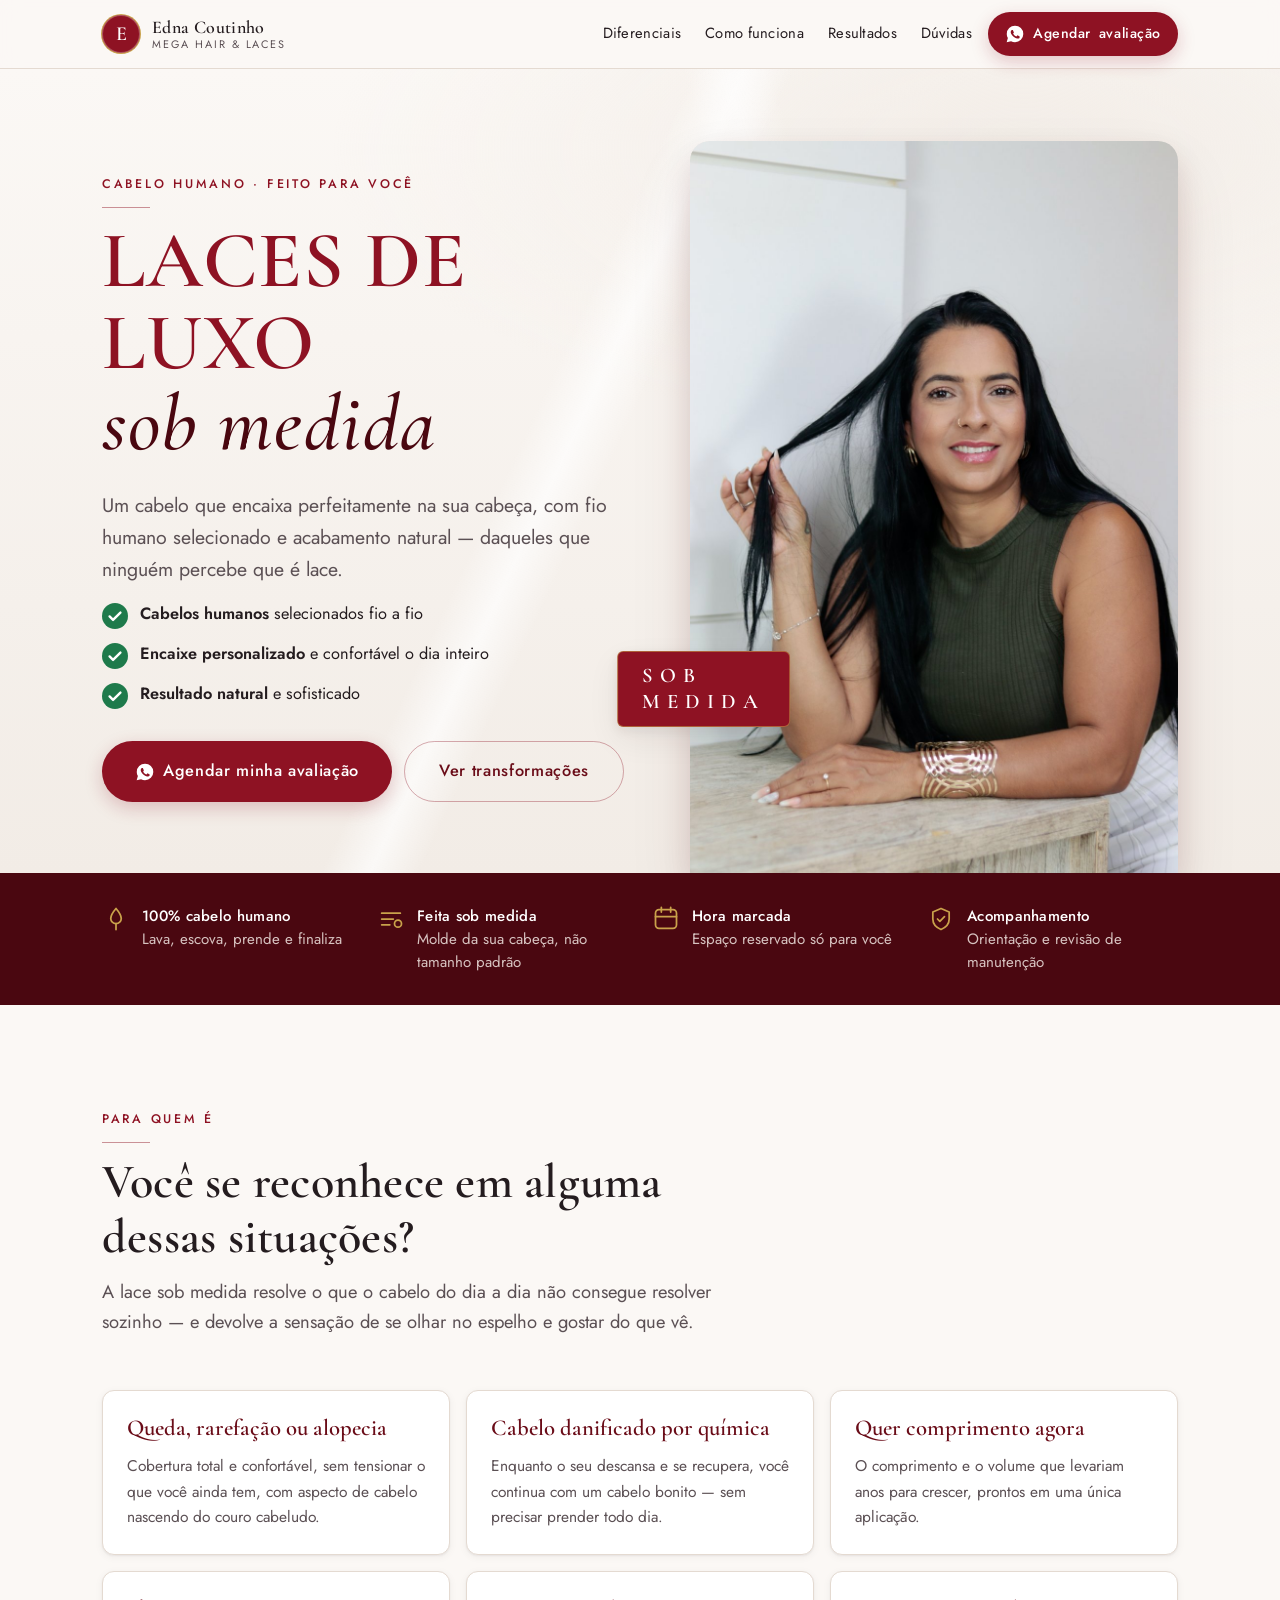
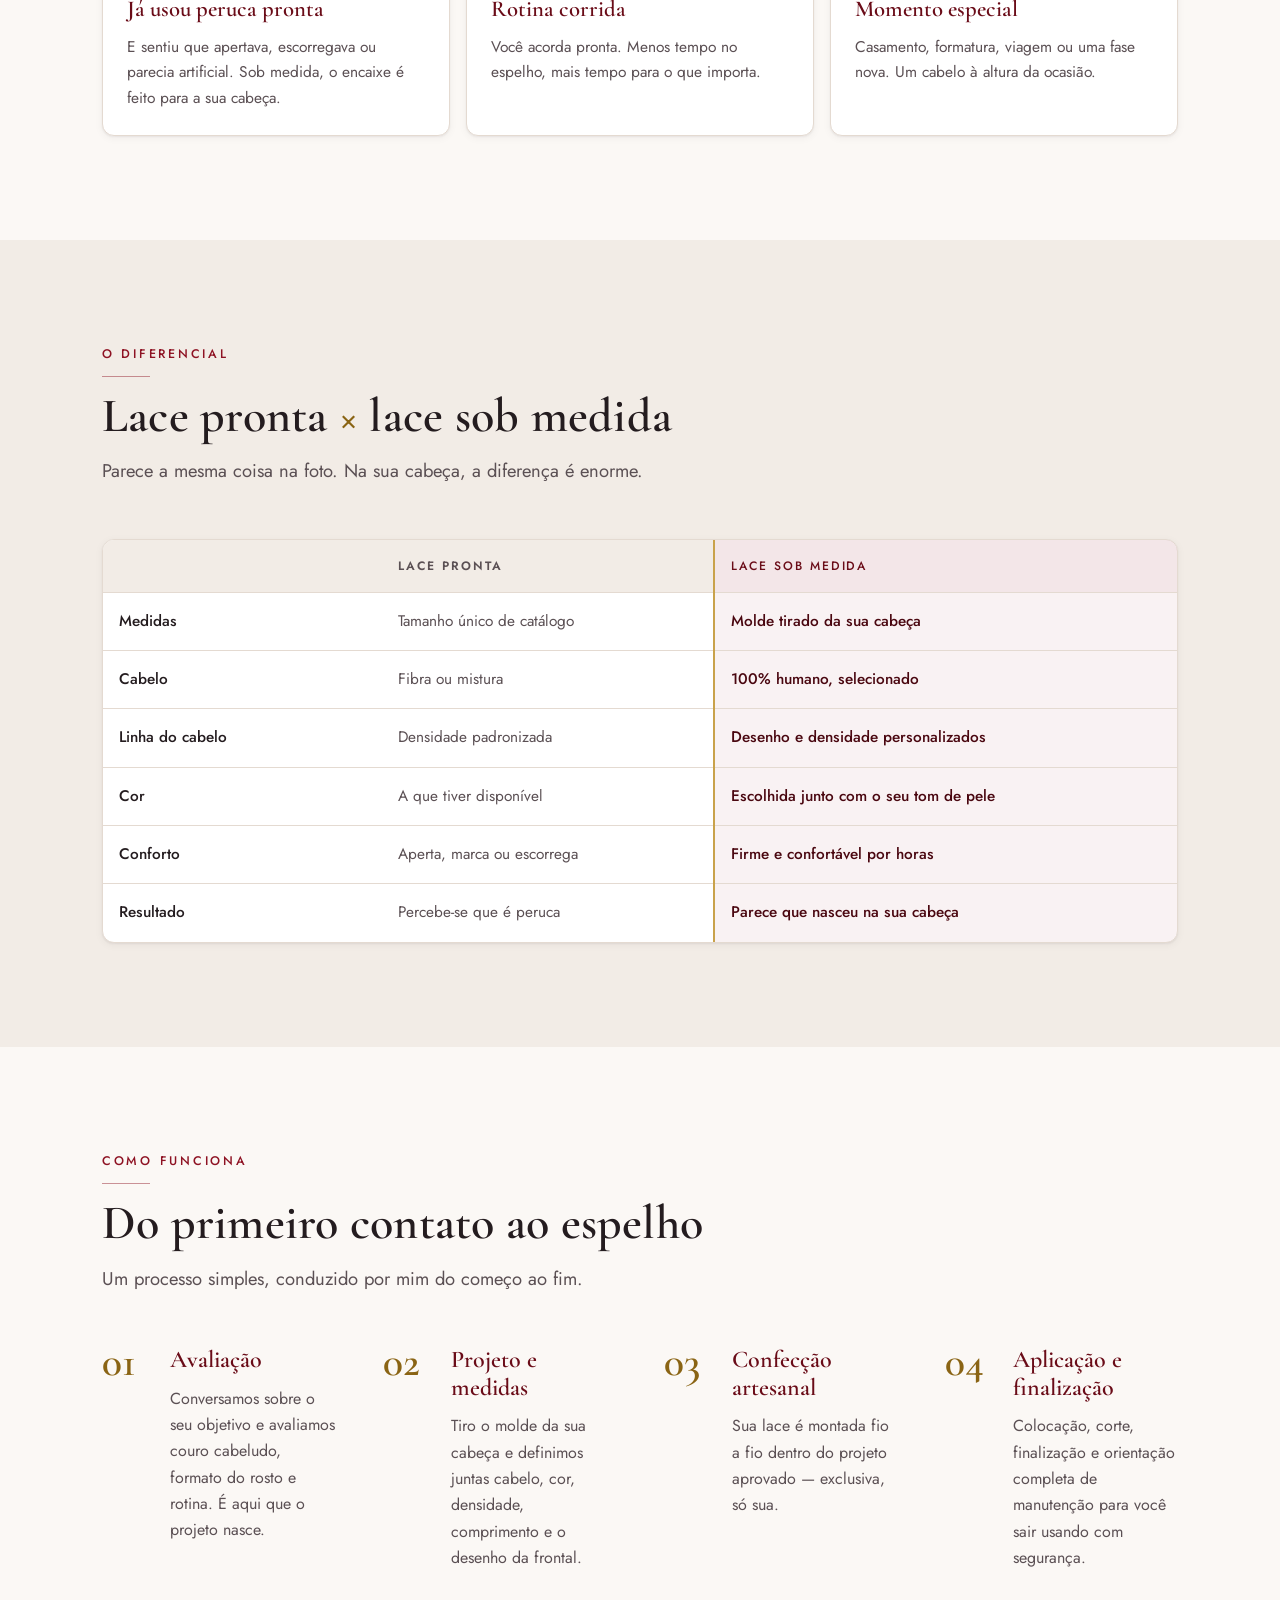
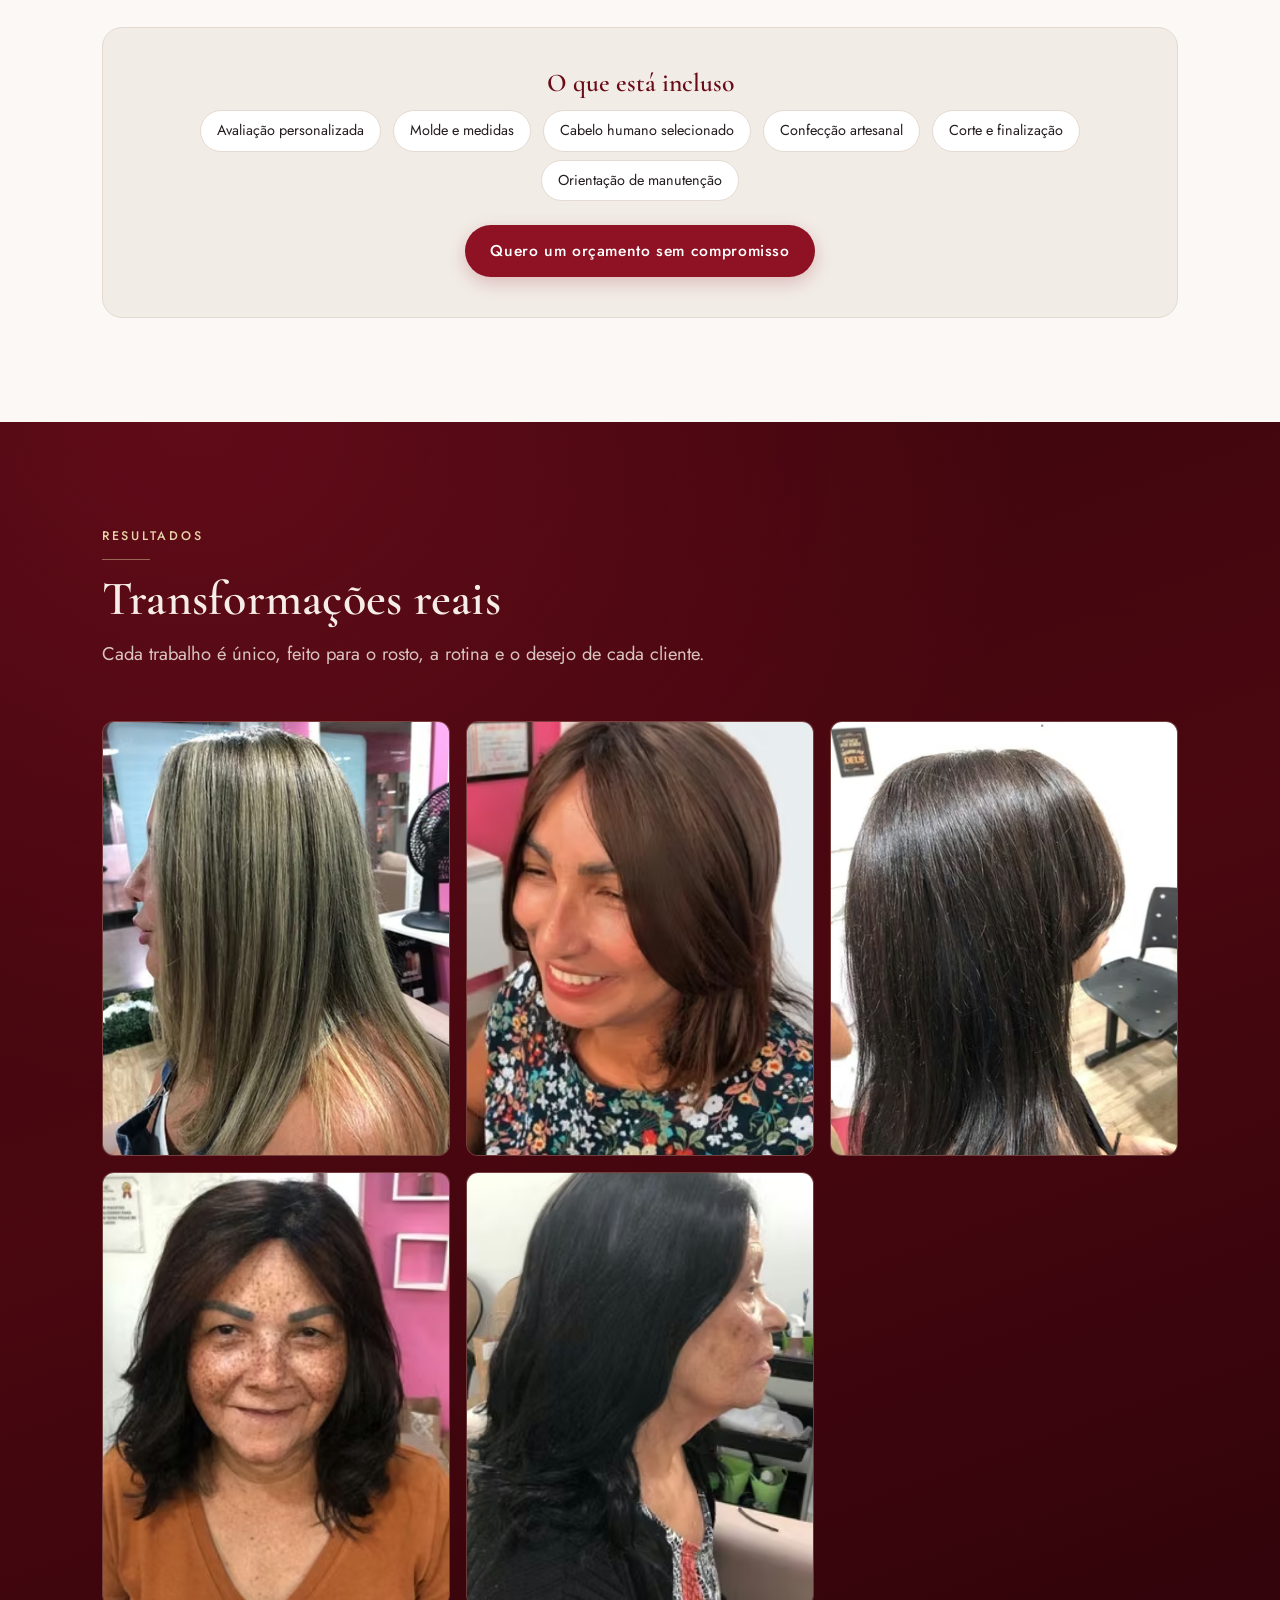
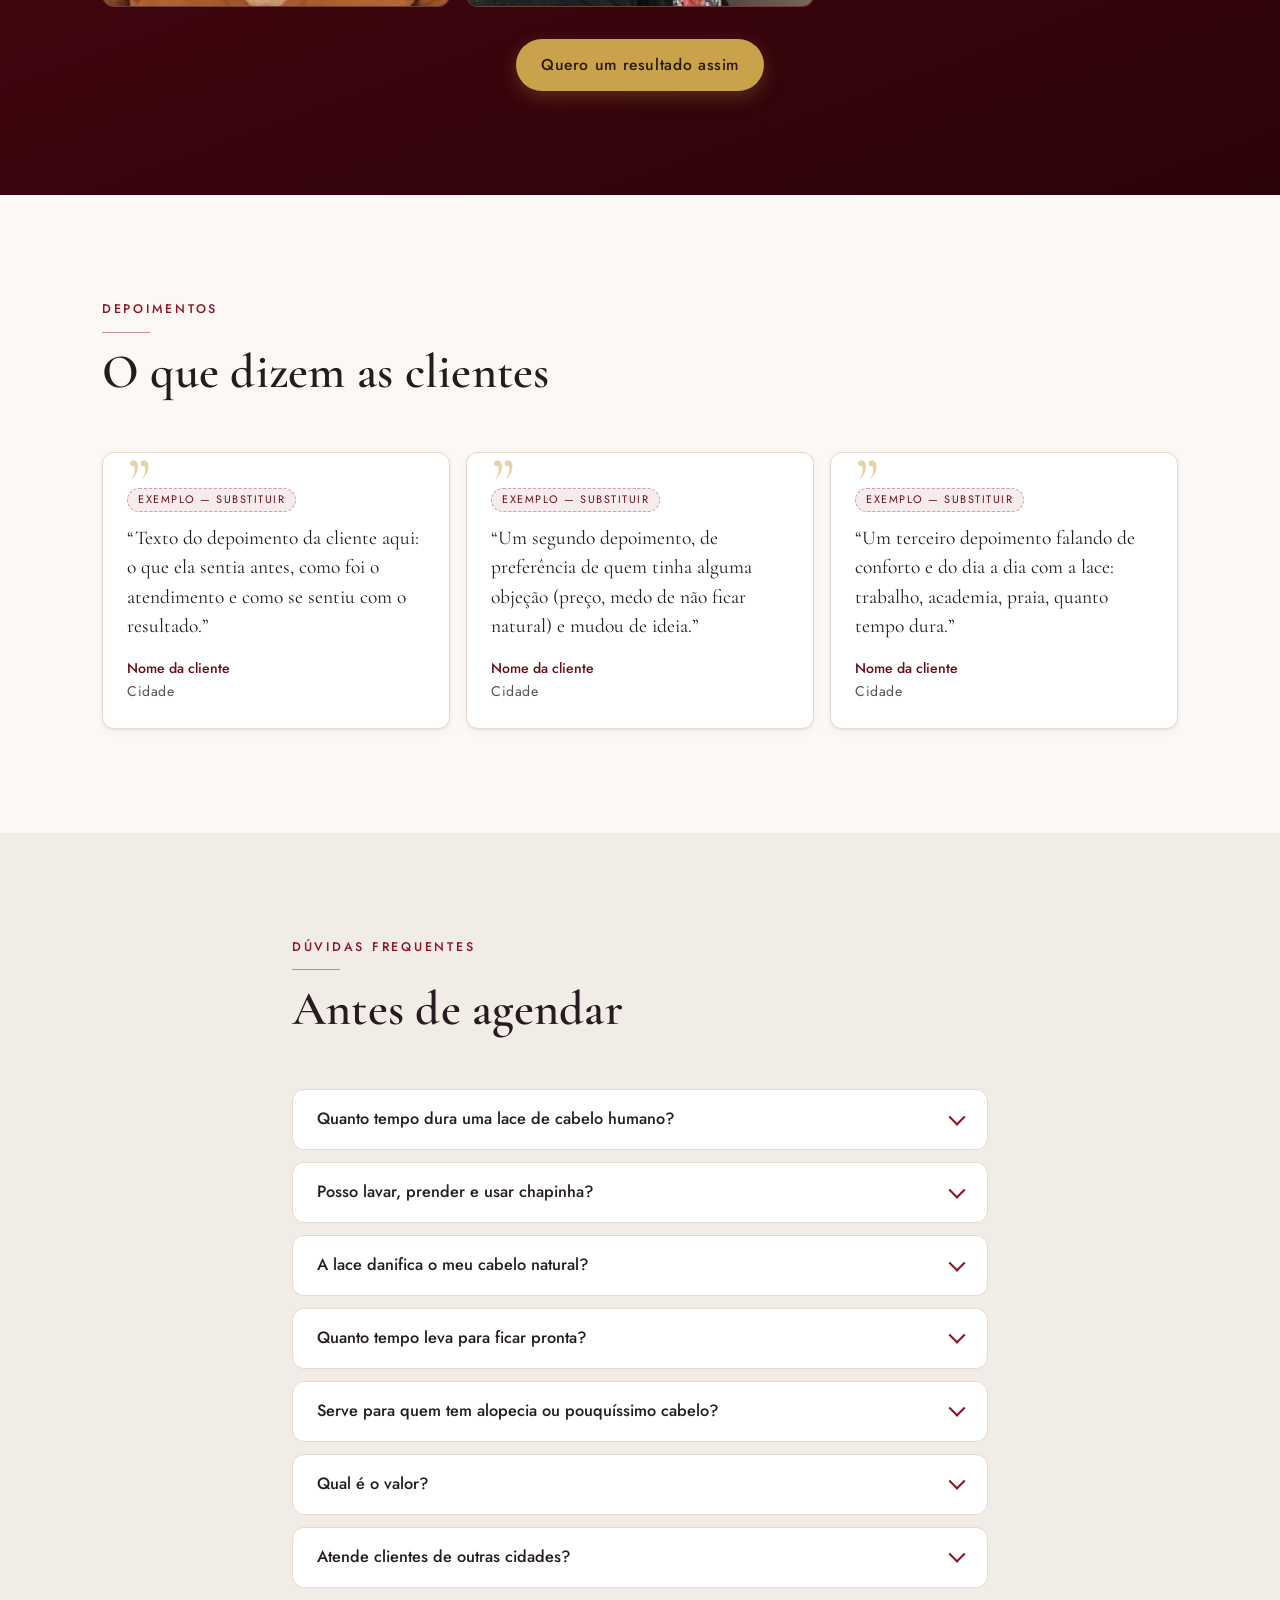
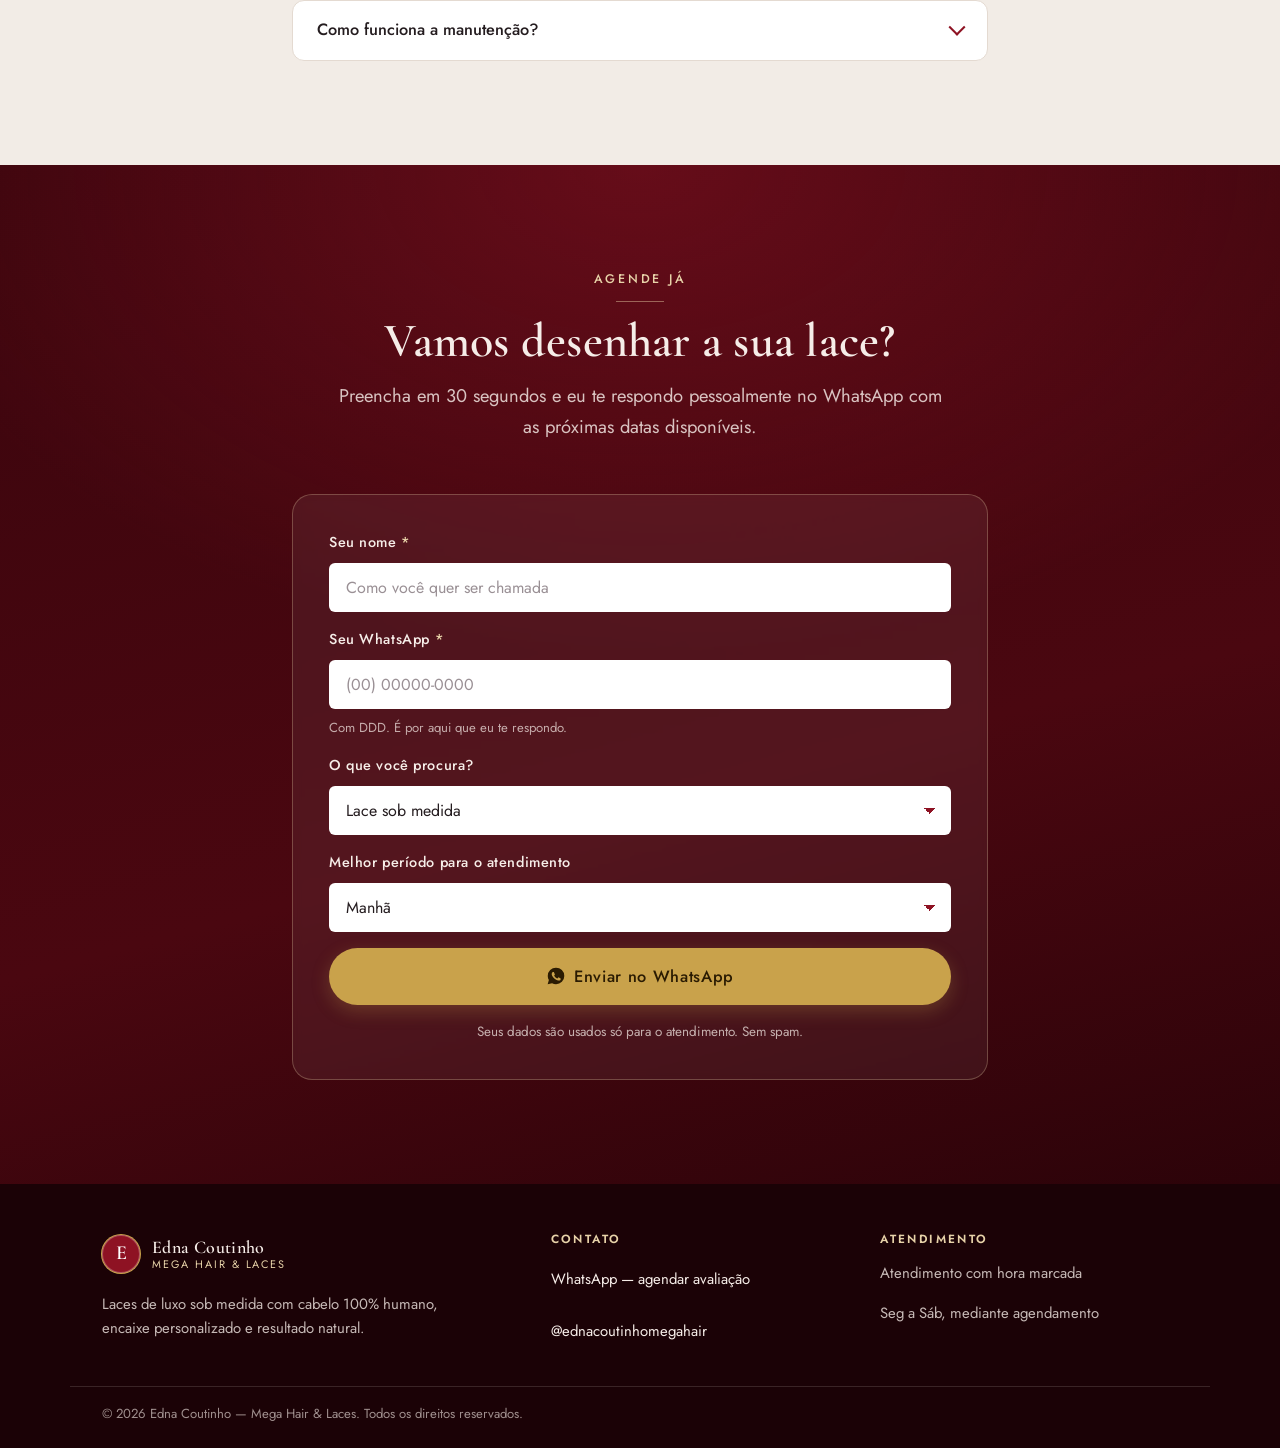
==== commit 45dc71da: "Substitui placeholders por fotos reais da Edna e de clientes Hero: retrato real da Edna (antes era u" ====
--- a/index.html
+++ b/index.html
@@ -23,7 +23,7 @@
 
 <link rel="preconnect" href="https://fonts.googleapis.com">
 <link rel="preconnect" href="https://fonts.gstatic.com" crossorigin>
-<link rel="stylesheet" href="https://fonts.googleapis.com/css2?family=Cormorant+Garamond:ital,wght@0,500;0,600;0,700;1,600&family=Jost:wght@300;400;500;600&display=swap">
+<link rel="stylesheet" href="https://fonts.googleapis.com/css2?family=Cormorant+Garamond:ital,wght@0,500;0,600;0,700;1,600&family=Jost:wght@400;500;600&display=swap">
 <link rel="stylesheet" href="assets/css/styles.css">
 <script>document.documentElement.classList.add("js");</script>
 </head>
@@ -101,9 +101,8 @@
 
     <div class="hero__media reveal">
       <figure class="portrait">
-        <!-- AJUSTE: troque por uma foto vertical da Edna (ou da cliente) em alta, 900×1200px -->
-        <img src="assets/img/hero-retrato.svg" width="900" height="1200"
-             alt="Especialista em laces sob medida com cabelo longo e liso, resultado natural">
+        <img src="assets/img/hero-retrato.jpg" width="1000" height="1500"
+             alt="Edna Coutinho sorrindo, com cabelo longo, liso e brilhante">
       </figure>
       <div class="portrait__badge">
         <span class="portrait__badge-line">Sob</span>
@@ -292,25 +291,21 @@
       </p>
     </header>
 
-    <!-- AJUSTE: substitua os arquivos em assets/img/ por fotos reais (1000×1250px). -->
     <ul class="gallery reveal">
       <li class="gallery__item">
-        <img src="assets/img/resultado-1.svg" width="1000" height="1250" loading="lazy" decoding="async" alt="Resultado de lace sob medida em cabelo liso longo">
+        <img src="assets/img/resultado-1.avif" width="369" height="493" loading="lazy" decoding="async" alt="Cabelo liso com reflexos claros, visto de costas, brilho e comprimento naturais">
       </li>
       <li class="gallery__item">
-        <img src="assets/img/resultado-2.svg" width="1000" height="1250" loading="lazy" decoding="async" alt="Resultado de lace sob medida com ondas naturais">
+        <img src="assets/img/resultado-2.avif" width="277" height="493" loading="lazy" decoding="async" alt="Cliente sorrindo, cabelo castanho na altura dos ombros com franja lateral">
       </li>
       <li class="gallery__item">
-        <img src="assets/img/resultado-3.svg" width="1000" height="1250" loading="lazy" decoding="async" alt="Detalhe da linha frontal com aspecto natural">
+        <img src="assets/img/resultado-3.avif" width="369" height="493" loading="lazy" decoding="async" alt="Cabelo castanho escuro liso e brilhante, visto de costas">
       </li>
       <li class="gallery__item">
-        <img src="assets/img/resultado-4.svg" width="1000" height="1250" loading="lazy" decoding="async" alt="Resultado de lace sob medida em cabelo castanho">
+        <img src="assets/img/resultado-4.avif" width="277" height="493" loading="lazy" decoding="async" alt="Cliente sorrindo, cabelo castanho ondulado na altura dos ombros">
       </li>
       <li class="gallery__item">
-        <img src="assets/img/resultado-5.svg" width="1000" height="1250" loading="lazy" decoding="async" alt="Cliente sorrindo após aplicação da lace">
-      </li>
-      <li class="gallery__item">
-        <img src="assets/img/resultado-6.svg" width="1000" height="1250" loading="lazy" decoding="async" alt="Acabamento e finalização do corte na lace">
+        <img src="assets/img/resultado-5.avif" width="277" height="493" loading="lazy" decoding="async" alt="Cabelo preto longo e liso, visto de perfil, com bastante volume">
       </li>
     </ul>
 
--- a/assets/css/styles.css
+++ b/assets/css/styles.css
@@ -16,6 +16,9 @@
   --gold-500: #C9A24B;
   --gold-200: #E8D3A9;
   --gold-700: #8A6414;   /* variante escura do dourado — só para texto sobre fundo claro (AA) */
+  --wine-950: #3B050D;   /* extremos do degradê escuro (hero dark / cta) */
+  --wine-975: #2C0309;
+  --on-dark: #F6EDE8;    /* texto claro sobre fundo vinho escuro */
   --green-600: #1E7A4B;
 
   /* Neutros */
@@ -99,7 +102,7 @@
   border-radius: var(--radius-sm);
 }
 
-::selection { background: var(--wine-700); color: #fff; }
+::selection { background: var(--wine-700); color: var(--white); }
 
 .sr-only {
   position: absolute; width: 1px; height: 1px;
@@ -110,7 +113,7 @@
 .skip-link {
   position: absolute; left: 50%; top: 0; transform: translate(-50%, -120%);
   z-index: var(--z-skip);
-  background: var(--wine-900); color: #fff;
+  background: var(--wine-900); color: var(--white);
   padding: var(--sp-3) var(--sp-5);
   border-radius: 0 0 var(--radius) var(--radius);
   text-decoration: none; font-weight: 500;
@@ -134,12 +137,12 @@
 .section--dark {
   background:
     radial-gradient(120% 90% at 15% 0%, rgba(166, 24, 44, .35) 0%, transparent 55%),
-    linear-gradient(160deg, #3B050D 0%, var(--wine-900) 45%, #2C0309 100%);
-  color: #F6EDE8;
+    linear-gradient(160deg, var(--wine-950) 0%, var(--wine-900) 45%, var(--wine-975) 100%);
+  color: var(--on-dark);
 }
 
 .section__head { max-width: 62ch; margin-bottom: clamp(2rem, 5vw, 3.25rem); }
-.section__head--light { color: #F6EDE8; }
+.section__head--light { color: var(--on-dark); }
 .section__lead {
   font-size: clamp(1.02rem, .95rem + .4vw, 1.15rem);
   color: var(--text-muted);
@@ -263,7 +266,7 @@
   width: 38px; height: 38px; flex: none;
   border-radius: 50%;
   background: var(--wine-700);
-  color: #fff;
+  color: var(--white);
   font-family: var(--font-display);
   font-size: 1.25rem; font-weight: 600;
   box-shadow: inset 0 0 0 1px rgba(255,255,255,.28), 0 0 0 1px var(--gold-500);
@@ -349,7 +352,7 @@
   margin: 0;
   border-radius: var(--radius-lg) var(--radius-lg) 0 0;
   overflow: hidden;
-  aspect-ratio: 3 / 4;
+  aspect-ratio: 2 / 3;
   background: var(--marble);
   box-shadow: var(--shadow-lg);
 }
@@ -360,7 +363,7 @@
   display: grid; gap: 2px;
   padding: var(--sp-3) var(--sp-5);
   background: var(--wine-700);
-  color: #fff;
+  color: var(--white);
   border: 1px solid rgba(201, 162, 75, .55);
   border-radius: var(--radius-sm);
   box-shadow: var(--shadow-md);
@@ -383,13 +386,13 @@
 /* ---------- 7. Faixa de confiança ---------- */
 .trust {
   background: var(--wine-900);
-  color: #F6EDE8;
+  color: var(--on-dark);
   padding-block: var(--sp-6);
 }
 .trust__grid { display: grid; gap: var(--sp-5); grid-template-columns: 1fr; }
 .trust__item { display: flex; align-items: flex-start; gap: var(--sp-3); }
 .trust__item p { margin: 0; font-size: .94rem; line-height: 1.5; color: rgba(246, 237, 232, .82); }
-.trust__item strong { color: #fff; font-weight: 500; letter-spacing: .02em; }
+.trust__item strong { color: var(--white); font-weight: 500; letter-spacing: .02em; }
 .ico-trust { width: 28px; height: 28px; flex: none; color: var(--gold-500); }
 
 @media (min-width: 560px) { .trust__grid { grid-template-columns: 1fr 1fr; } }
@@ -584,8 +587,8 @@
 .cta {
   background:
     radial-gradient(100% 80% at 50% 0%, rgba(166, 24, 44, .38) 0%, transparent 60%),
-    linear-gradient(165deg, #3B050D 0%, var(--wine-900) 60%, #2C0309 100%);
-  color: #F6EDE8;
+    linear-gradient(165deg, var(--wine-950) 0%, var(--wine-900) 60%, var(--wine-975) 100%);
+  color: var(--on-dark);
 }
 .cta .section__head { margin-inline: auto; text-align: center; }
 .cta .eyebrow::after { margin-inline: auto; }
@@ -599,7 +602,7 @@
   backdrop-filter: blur(4px);
 }
 .field { display: grid; gap: var(--sp-2); }
-.field label { font-size: .9rem; font-weight: 500; letter-spacing: .04em; color: #F6EDE8; }
+.field label { font-size: .9rem; font-weight: 500; letter-spacing: .04em; color: var(--on-dark); }
 .field label span { color: var(--gold-200); }
 
 .field input, .field select {
@@ -609,7 +612,7 @@
   font-family: inherit;
   font-size: 1rem;                  /* 16px evita zoom no iOS */
   color: var(--ink);
-  background: #fff;
+  background: var(--white);
   border: 1px solid transparent;
   border-radius: var(--radius-sm);
   transition: border-color var(--dur) var(--ease-out), box-shadow var(--dur) var(--ease-out);
@@ -638,7 +641,7 @@
 .field__error[hidden] { display: none; }   /* a classe acima vence o [hidden] nativo sem esta regra */
 .field__error::before { content: "!"; display: grid; place-items: center;
   width: 16px; height: 16px; flex: none; border-radius: 50%;
-  background: #FFC9C9; color: #6A0C18; font-size: .7rem; font-weight: 700; }
+  background: #FFC9C9; color: #6A0C18; font-size: .7rem; font-weight: 600; }
 .field.is-invalid input, .field.is-invalid select { border-color: #FFC9C9; }
 
 .form__note { margin: 0; font-size: .84rem; text-align: center; color: rgba(246, 237, 232, .72); }
@@ -651,7 +654,7 @@
   font-size: .93rem;
 }
 .site-footer__grid { display: grid; gap: var(--sp-6); }
-.brand--footer { color: #F6EDE8; margin-bottom: var(--sp-4); }
+.brand--footer { color: var(--on-dark); margin-bottom: var(--sp-4); }
 .brand--footer .brand__text small { color: var(--gold-200); }
 .site-footer__about { max-width: 40ch; margin: 0; }
 .site-footer__title {
@@ -666,7 +669,7 @@
 .site-footer__list a {
   display: inline-flex; align-items: center;
   min-height: 44px;                 /* alvo de toque no rodapé */
-  color: #F6EDE8; text-decoration: none;
+  color: var(--on-dark); text-decoration: none;
 }
 .site-footer__list a:hover { text-decoration: underline; text-decoration-color: var(--gold-500); }
 .site-footer__bottom {
@@ -722,6 +725,6 @@
 /* ---------- 18. Impressão ---------- */
 @media print {
   .site-header, .sticky-cta, .hero__actions, .form { display: none !important; }
-  body { padding-bottom: 0; background: #fff; }
-  .section--dark, .cta { background: #fff !important; color: #000 !important; }
-}
+  body { padding-bottom: 0; background: var(--white); }
+  .section--dark, .cta { background: var(--white) !important; color: #000 !important; }
+}
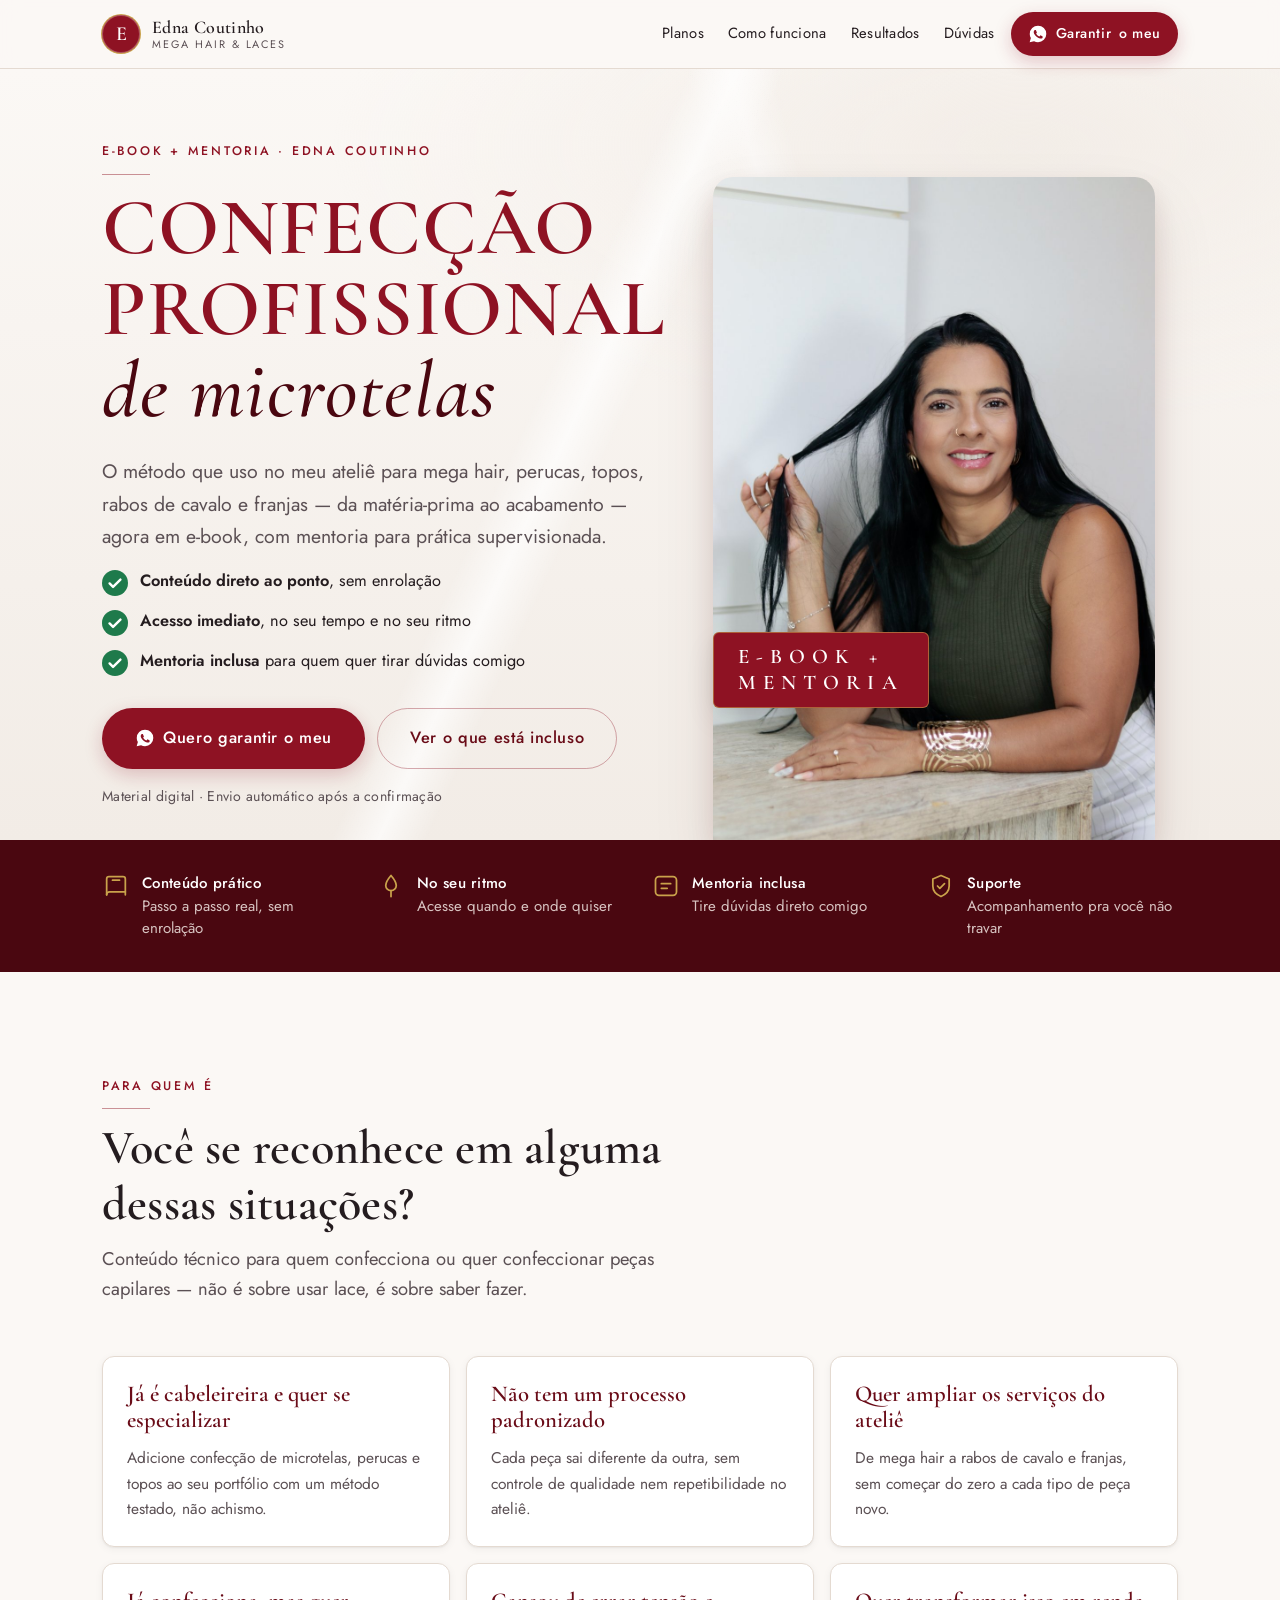
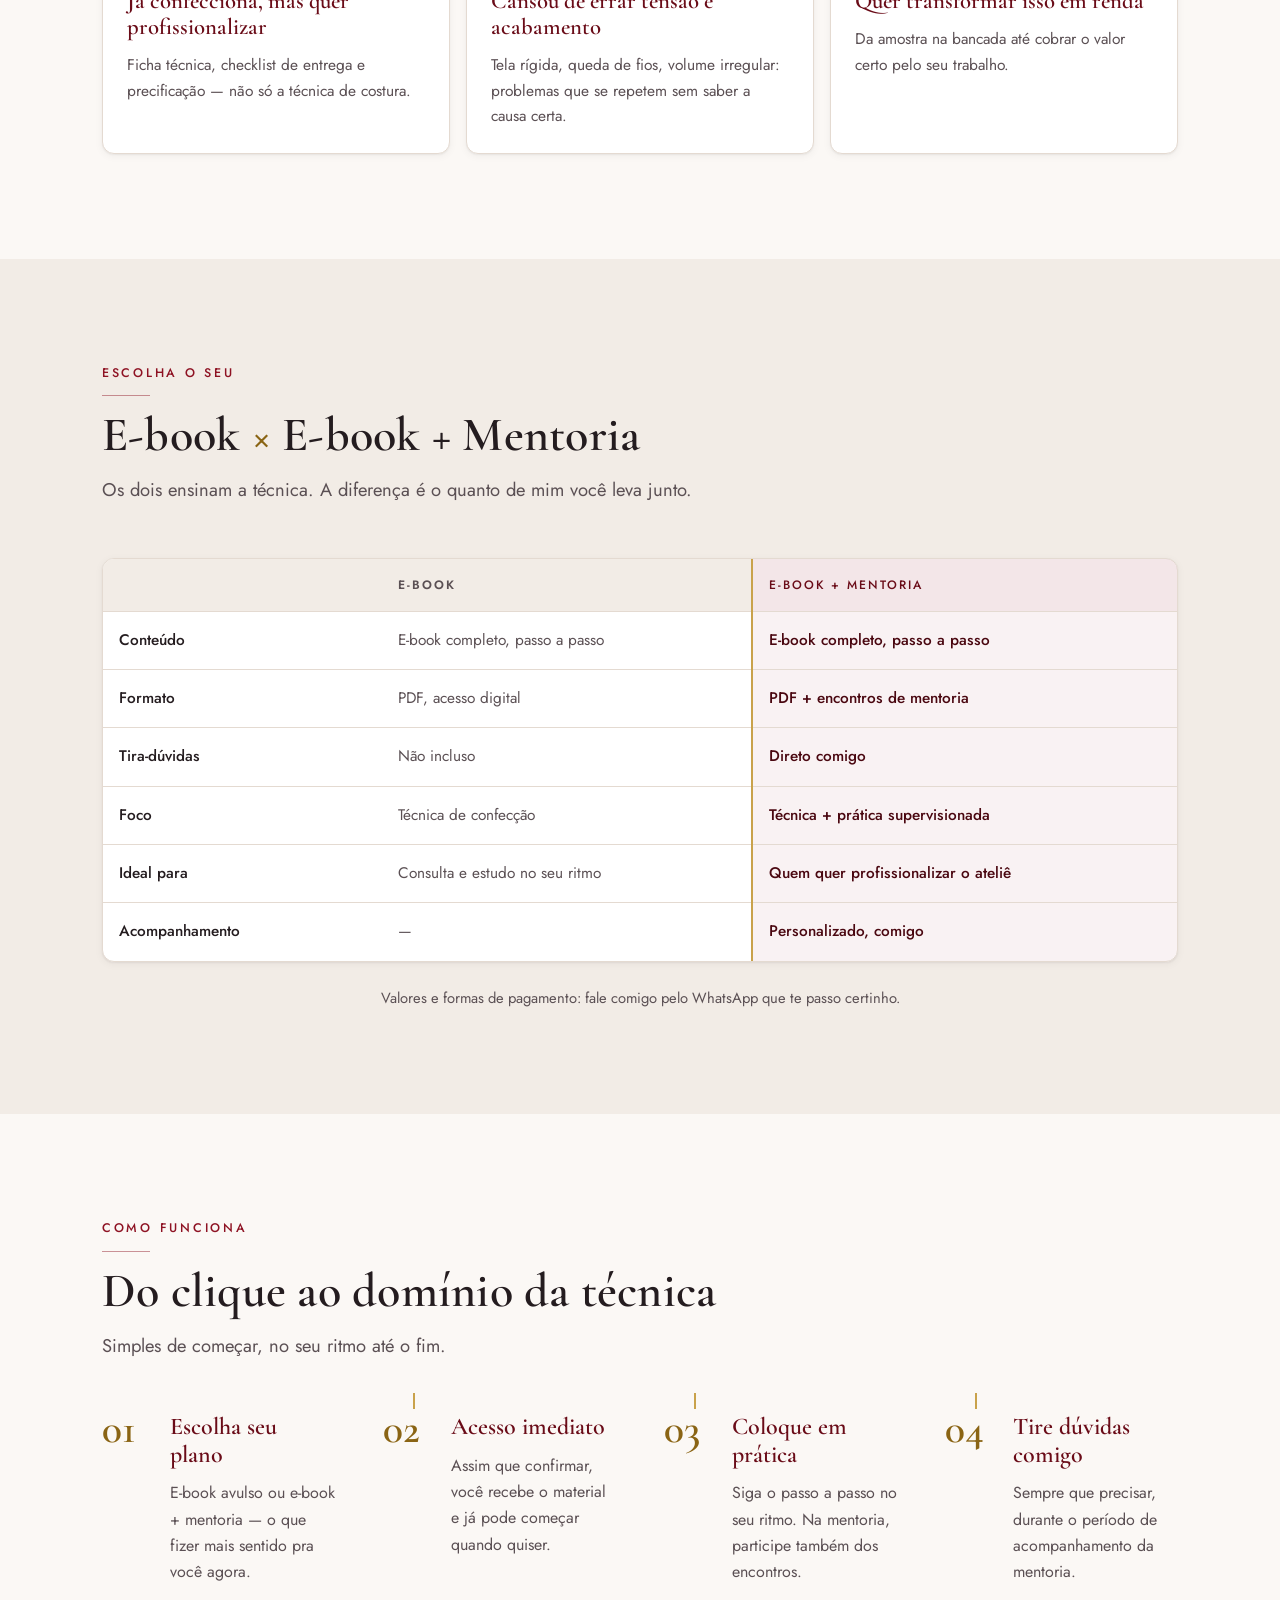
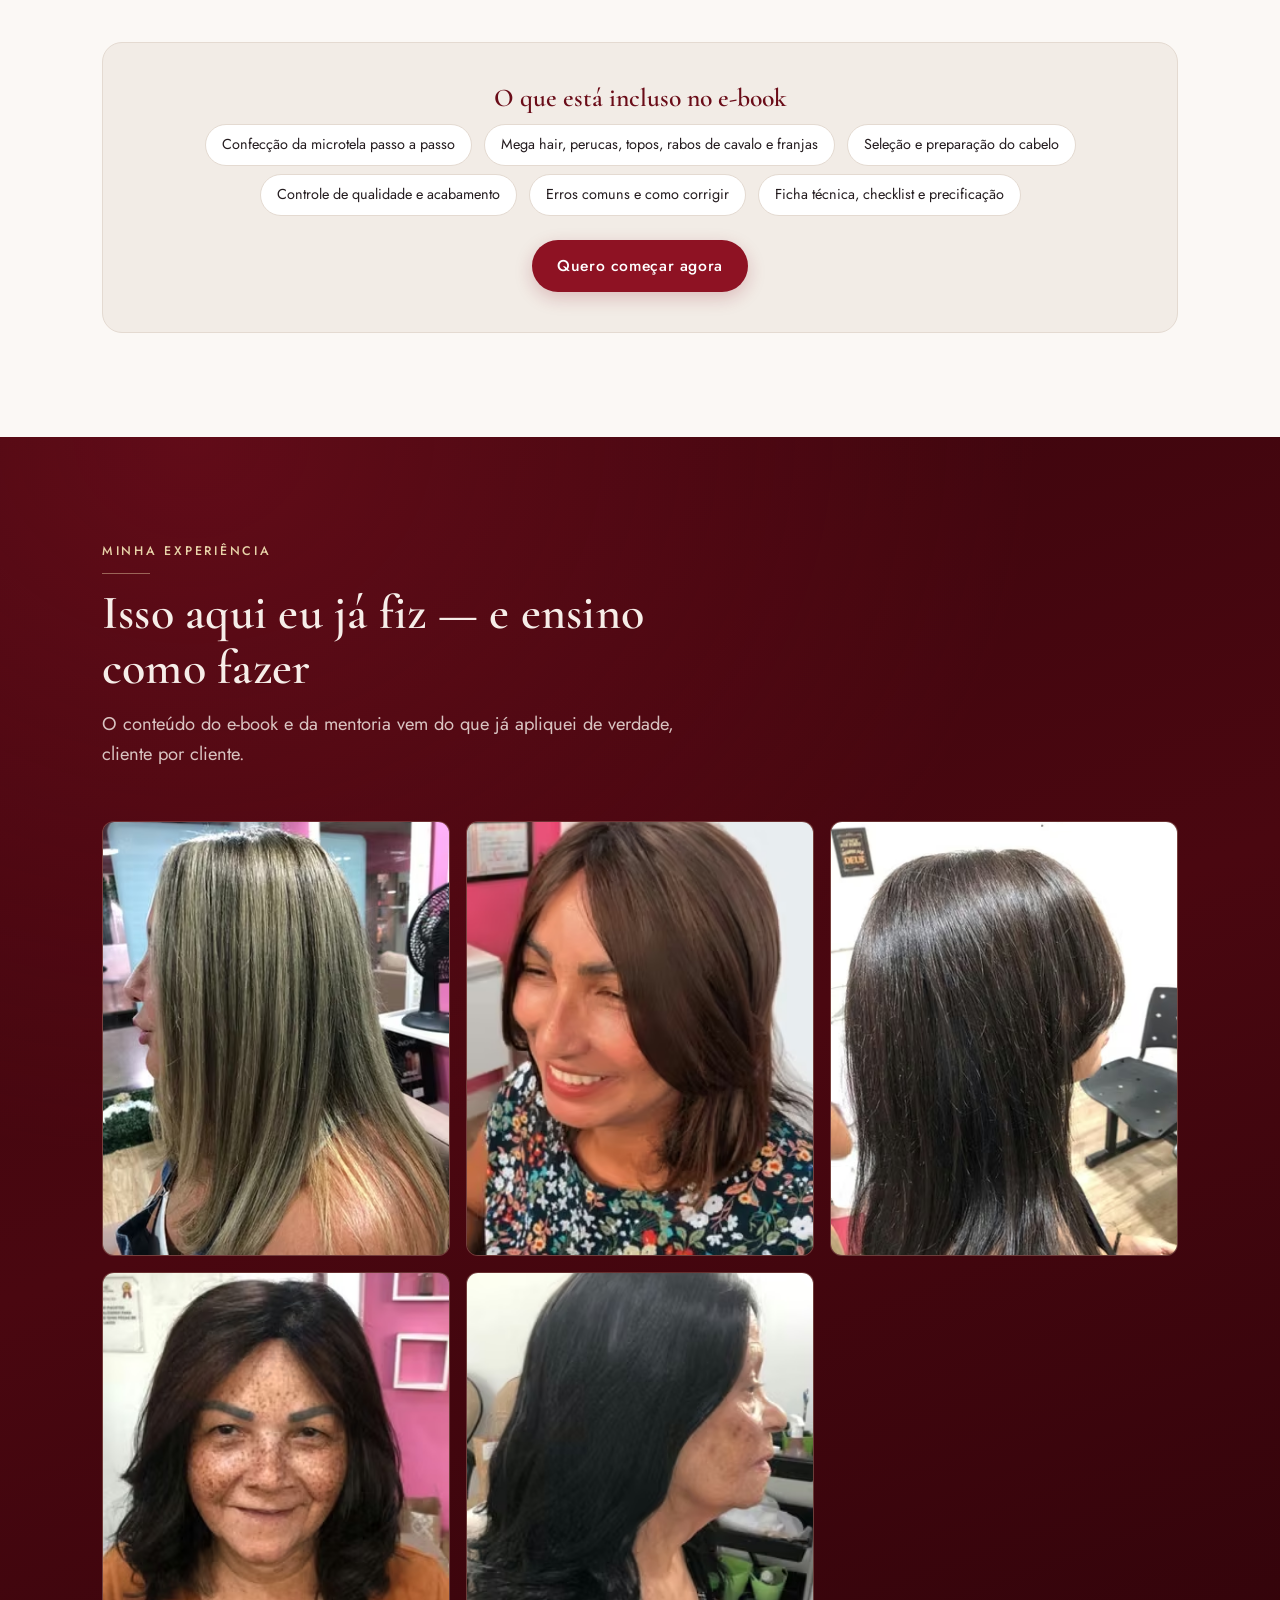
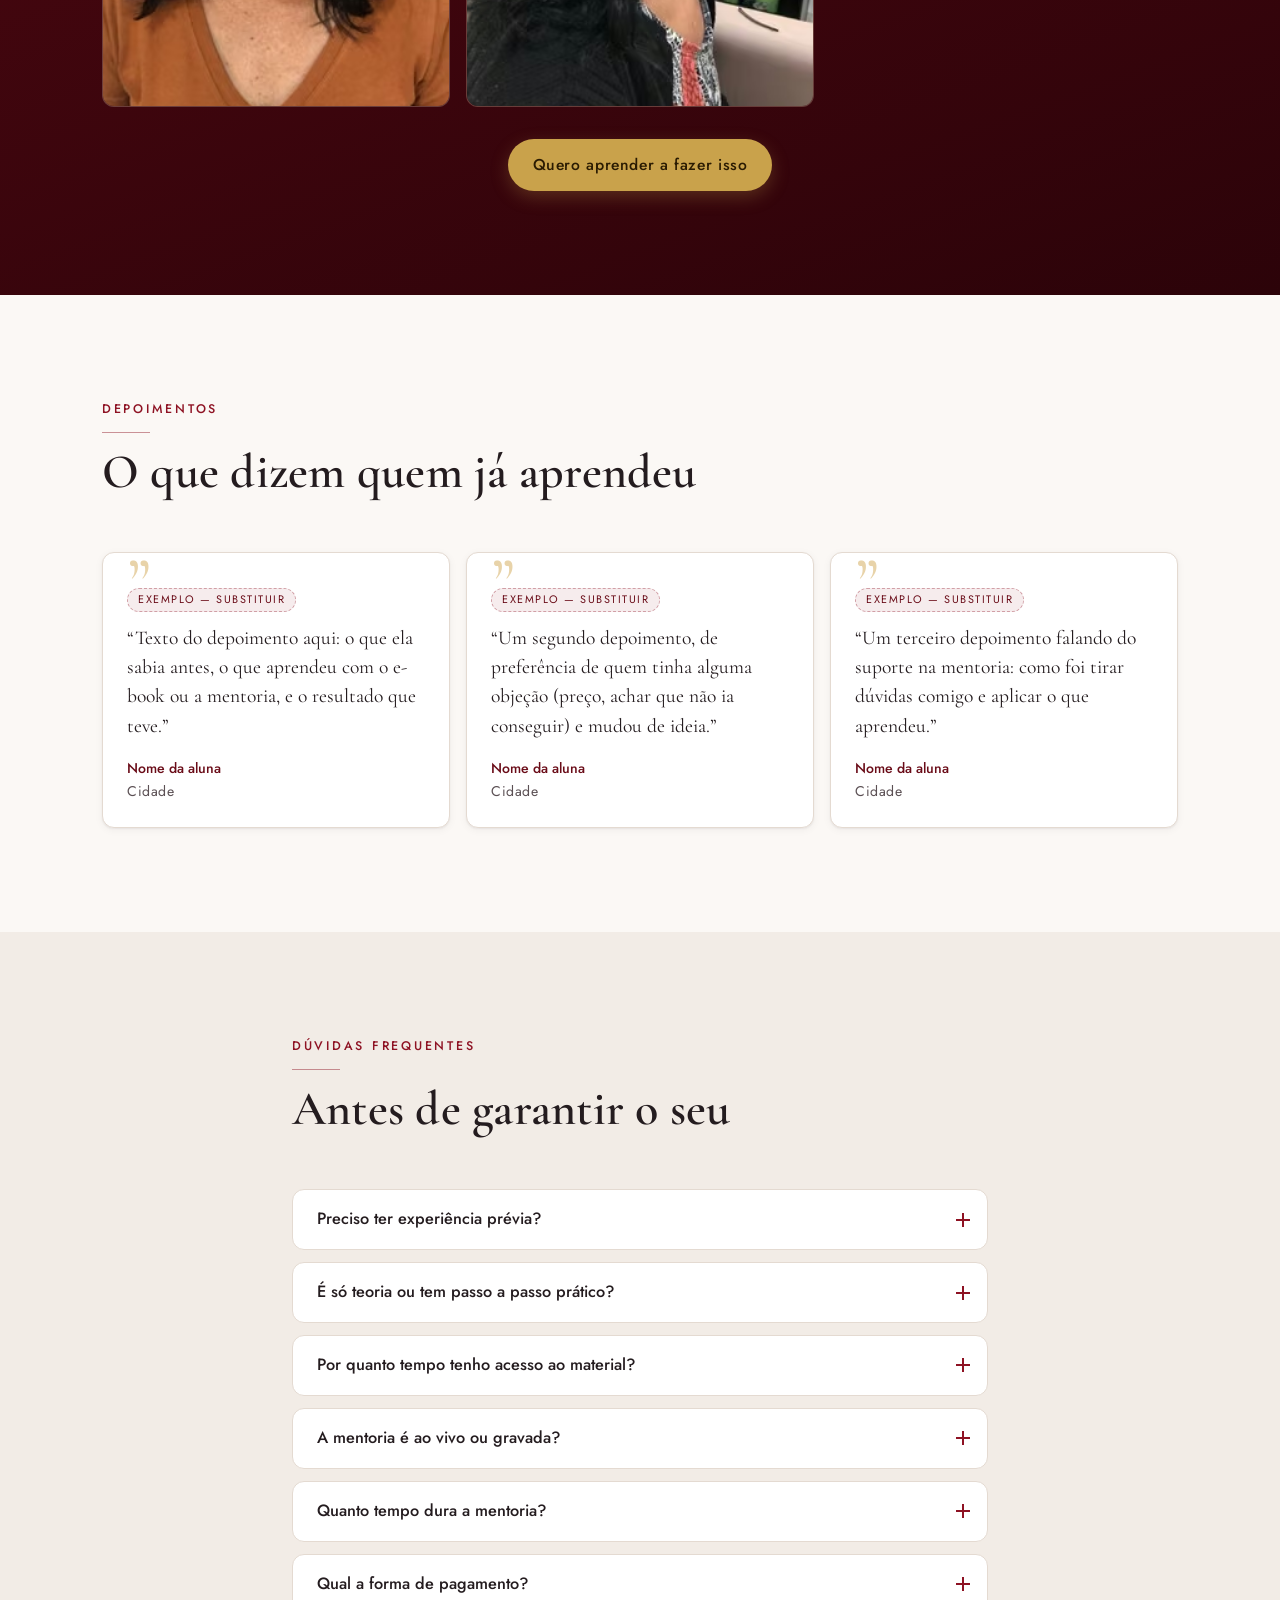
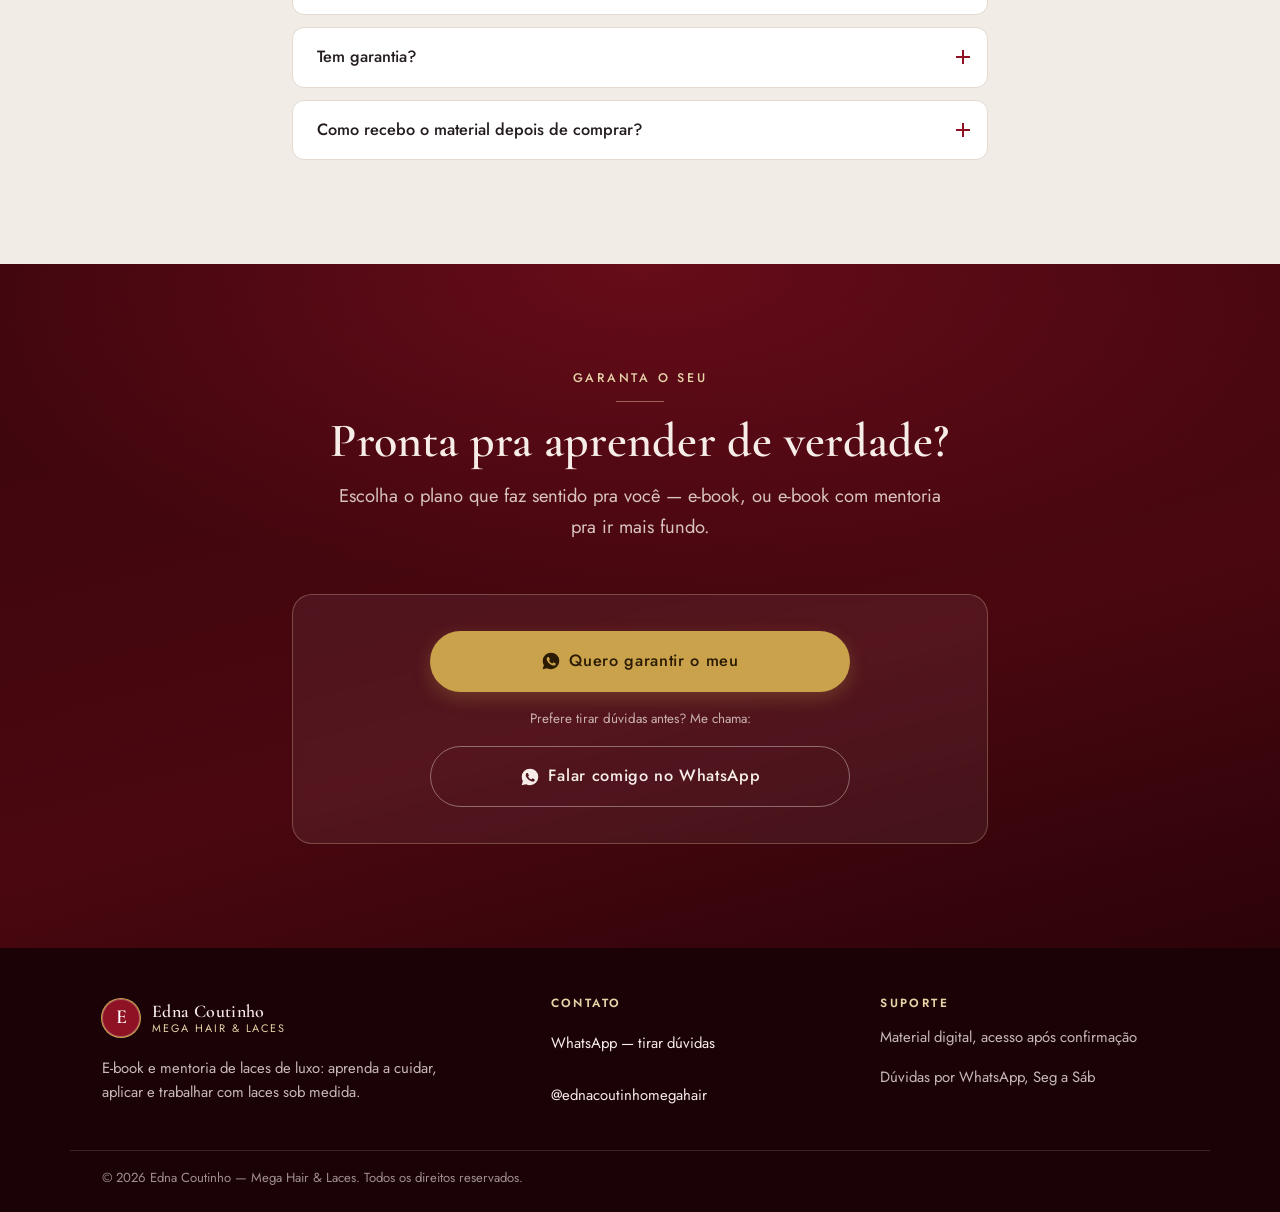
==== commit f02549f8: "Reformula o site: e-book de confecção de microtelas + mentoria Muda o produto de "agendar avaliação " ====
--- a/index.html
+++ b/index.html
@@ -3,8 +3,8 @@
 <head>
 <meta charset="utf-8">
 <meta name="viewport" content="width=device-width, initial-scale=1, viewport-fit=cover">
-<title>Laces de Luxo Sob Medida | Edna Coutinho — Mega Hair &amp; Laces</title>
-<meta name="description" content="Laces de luxo sob medida com cabelo 100% humano, encaixe personalizado e resultado natural. Agende sua avaliação com a Edna Coutinho pelo WhatsApp.">
+<title>Confecção Profissional de Microtelas | Edna Coutinho</title>
+<meta name="description" content="Guia profissional de confecção de microtelas para mega hair, perucas, topos, rabos de cavalo e franjas. E-book da Edna Coutinho, com mentoria para quem quer prática supervisionada.">
 <meta name="theme-color" content="#8E1223">
 <link rel="canonical" href="https://ednacoutinho.com.br/">
 
@@ -12,8 +12,8 @@
 <meta property="og:type" content="website">
 <meta property="og:locale" content="pt_BR">
 <meta property="og:site_name" content="Edna Coutinho — Mega Hair &amp; Laces">
-<meta property="og:title" content="Laces de Luxo Sob Medida | Edna Coutinho">
-<meta property="og:description" content="Cabelo 100% humano, encaixe personalizado e confortável, resultado natural e sofisticado. Agende sua avaliação.">
+<meta property="og:title" content="Confecção Profissional de Microtelas | Edna Coutinho">
+<meta property="og:description" content="Da matéria-prima ao acabamento: o método de confecção que a Edna usa no próprio ateliê, agora em e-book — com mentoria para prática supervisionada.">
 <meta property="og:url" content="https://ednacoutinho.com.br/">
 <meta property="og:image" content="https://ednacoutinho.com.br/assets/img/og-cover.jpg">
 <meta name="twitter:card" content="summary_large_image">
@@ -42,15 +42,15 @@
     </a>
 
     <nav class="nav" aria-label="Navegação principal">
-      <a href="#diferenciais">Diferenciais</a>
+      <a href="#comparativo">Planos</a>
       <a href="#como-funciona">Como funciona</a>
       <a href="#resultados">Resultados</a>
       <a href="#duvidas">Dúvidas</a>
     </nav>
 
-    <a class="btn btn--primary btn--sm site-header__cta" data-wa href="#agendar">
+    <a class="btn btn--primary btn--sm site-header__cta" data-checkout href="#comparativo">
       <svg class="ico" viewBox="0 0 24 24" aria-hidden="true" focusable="false"><path d="M12.04 2A9.9 9.9 0 0 0 2.1 11.9c0 1.75.46 3.46 1.34 4.97L2 22l5.28-1.38a9.9 9.9 0 0 0 4.76 1.21h.01a9.9 9.9 0 0 0 9.9-9.9A9.9 9.9 0 0 0 12.04 2Zm5.8 14.05c-.24.68-1.4 1.3-1.94 1.35-.5.05-.97.24-3.28-.68-2.76-1.09-4.5-3.9-4.64-4.08-.13-.18-1.1-1.47-1.1-2.8 0-1.33.7-1.99.94-2.26.25-.27.54-.34.72-.34h.52c.17 0 .4-.06.62.48.24.57.8 1.98.87 2.13.07.14.11.31.02.5-.09.18-.13.29-.27.45l-.4.47c-.13.13-.27.28-.12.55.15.27.67 1.1 1.44 1.79.99.88 1.82 1.15 2.08 1.29.26.13.41.11.56-.07.15-.18.64-.75.81-1.01.17-.27.34-.22.57-.13.23.09 1.46.69 1.71.81.25.13.42.19.48.29.06.11.06.62-.18 1.3Z"/></svg>
-      Agendar<span class="u-hide-xs"> avaliação</span>
+      Garantir<span class="u-hide-xs"> o meu</span>
     </a>
   </div>
 </header>
@@ -61,42 +61,42 @@
 <section class="hero">
   <div class="wrap hero__grid">
     <div class="hero__copy">
-      <p class="eyebrow reveal">Cabelo humano · Feito para você</p>
+      <p class="eyebrow reveal">E-book + Mentoria · Edna Coutinho</p>
 
       <h1 class="display reveal">
-        Laces de luxo<br>
-        <em>sob medida</em>
+        Confecção profissional<br>
+        <em>de microtelas</em>
       </h1>
 
       <p class="hero__lead reveal">
-        Um cabelo que encaixa perfeitamente na sua cabeça, com fio humano selecionado e
-        acabamento natural — daqueles que ninguém percebe que é lace.
+        O método que uso no meu ateliê para mega hair, perucas, topos, rabos de cavalo e franjas —
+        da matéria-prima ao acabamento — agora em e-book, com mentoria para prática supervisionada.
       </p>
 
       <ul class="checks reveal">
         <li>
           <svg class="ico-check" viewBox="0 0 24 24" aria-hidden="true"><circle cx="12" cy="12" r="12"/><path d="M7 12.4l3.2 3.2L17 8.8" fill="none" stroke="#fff" stroke-width="2.2" stroke-linecap="round" stroke-linejoin="round"/></svg>
-          <span><strong>Cabelos humanos</strong> selecionados fio a fio</span>
+          <span><strong>Conteúdo direto ao ponto</strong>, sem enrolação</span>
         </li>
         <li>
           <svg class="ico-check" viewBox="0 0 24 24" aria-hidden="true"><circle cx="12" cy="12" r="12"/><path d="M7 12.4l3.2 3.2L17 8.8" fill="none" stroke="#fff" stroke-width="2.2" stroke-linecap="round" stroke-linejoin="round"/></svg>
-          <span><strong>Encaixe personalizado</strong> e confortável o dia inteiro</span>
+          <span><strong>Acesso imediato</strong>, no seu tempo e no seu ritmo</span>
         </li>
         <li>
           <svg class="ico-check" viewBox="0 0 24 24" aria-hidden="true"><circle cx="12" cy="12" r="12"/><path d="M7 12.4l3.2 3.2L17 8.8" fill="none" stroke="#fff" stroke-width="2.2" stroke-linecap="round" stroke-linejoin="round"/></svg>
-          <span><strong>Resultado natural</strong> e sofisticado</span>
+          <span><strong>Mentoria inclusa</strong> para quem quer tirar dúvidas comigo</span>
         </li>
       </ul>
 
       <div class="hero__actions reveal">
-        <a class="btn btn--primary btn--lg" data-wa href="#agendar">
+        <a class="btn btn--primary btn--lg" data-checkout href="#comparativo">
           <svg class="ico" viewBox="0 0 24 24" aria-hidden="true" focusable="false"><path d="M12.04 2A9.9 9.9 0 0 0 2.1 11.9c0 1.75.46 3.46 1.34 4.97L2 22l5.28-1.38a9.9 9.9 0 0 0 4.76 1.21h.01a9.9 9.9 0 0 0 9.9-9.9A9.9 9.9 0 0 0 12.04 2Zm5.8 14.05c-.24.68-1.4 1.3-1.94 1.35-.5.05-.97.24-3.28-.68-2.76-1.09-4.5-3.9-4.64-4.08-.13-.18-1.1-1.47-1.1-2.8 0-1.33.7-1.99.94-2.26.25-.27.54-.34.72-.34h.52c.17 0 .4-.06.62.48.24.57.8 1.98.87 2.13.07.14.11.31.02.5-.09.18-.13.29-.27.45l-.4.47c-.13.13-.27.28-.12.55.15.27.67 1.1 1.44 1.79.99.88 1.82 1.15 2.08 1.29.26.13.41.11.56-.07.15-.18.64-.75.81-1.01.17-.27.34-.22.57-.13.23.09 1.46.69 1.71.81.25.13.42.19.48.29.06.11.06.62-.18 1.3Z"/></svg>
-          Agendar minha avaliação
+          Quero garantir o meu
         </a>
-        <a class="btn btn--ghost btn--lg" href="#resultados">Ver transformações</a>
+        <a class="btn btn--ghost btn--lg" href="#comparativo">Ver o que está incluso</a>
       </div>
 
-      <p class="hero__note reveal">Atendimento privativo, com hora marcada · Agenda limitada por semana</p>
+      <p class="hero__note reveal">Material digital · Envio automático após a confirmação</p>
     </div>
 
     <div class="hero__media reveal">
@@ -105,8 +105,8 @@
              alt="Edna Coutinho sorrindo, com cabelo longo, liso e brilhante">
       </figure>
       <div class="portrait__badge">
-        <span class="portrait__badge-line">Sob</span>
-        <span class="portrait__badge-line">Medida</span>
+        <span class="portrait__badge-line">E-book +</span>
+        <span class="portrait__badge-line">Mentoria</span>
       </div>
     </div>
   </div>
@@ -115,21 +115,21 @@
 <!-- ============ FAIXA DE CONFIANÇA ============ -->
 <section class="trust" aria-label="Nossos diferenciais em resumo">
   <div class="wrap trust__grid">
-    <div class="trust__item">
+    <div class="trust__item reveal">
+      <svg class="ico-trust" viewBox="0 0 24 24" aria-hidden="true" fill="none" stroke="currentColor" stroke-width="1.5" stroke-linecap="round" stroke-linejoin="round"><path d="M4 19.5V6a2 2 0 0 1 2-2h12a2 2 0 0 1 2 2v13.5"/><path d="M4 19.5A2.5 2.5 0 0 1 6.5 17H20"/><path d="M9 7h6"/></svg>
+      <p><strong>Conteúdo prático</strong><br>Passo a passo real, sem enrolação</p>
+    </div>
+    <div class="trust__item reveal">
       <svg class="ico-trust" viewBox="0 0 24 24" aria-hidden="true" fill="none" stroke="currentColor" stroke-width="1.5" stroke-linecap="round" stroke-linejoin="round"><path d="M12 3c3 3.5 4.5 6 4.5 8.5A4.5 4.5 0 0 1 12 16a4.5 4.5 0 0 1-4.5-4.5C7.5 9 9 6.5 12 3Z"/><path d="M12 16v5"/></svg>
-      <p><strong>100% cabelo humano</strong><br>Lava, escova, prende e finaliza</p>
-    </div>
-    <div class="trust__item">
-      <svg class="ico-trust" viewBox="0 0 24 24" aria-hidden="true" fill="none" stroke="currentColor" stroke-width="1.5" stroke-linecap="round" stroke-linejoin="round"><path d="M4 7h16M4 12h10M4 17h7"/><circle cx="18" cy="16" r="3"/></svg>
-      <p><strong>Feita sob medida</strong><br>Molde da sua cabeça, não tamanho padrão</p>
-    </div>
-    <div class="trust__item">
-      <svg class="ico-trust" viewBox="0 0 24 24" aria-hidden="true" fill="none" stroke="currentColor" stroke-width="1.5" stroke-linecap="round" stroke-linejoin="round"><rect x="3" y="4" width="18" height="16" rx="3"/><path d="M8 2v4M16 2v4M3 10h18"/></svg>
-      <p><strong>Hora marcada</strong><br>Espaço reservado só para você</p>
-    </div>
-    <div class="trust__item">
+      <p><strong>No seu ritmo</strong><br>Acesse quando e onde quiser</p>
+    </div>
+    <div class="trust__item reveal">
+      <svg class="ico-trust" viewBox="0 0 24 24" aria-hidden="true" fill="none" stroke="currentColor" stroke-width="1.5" stroke-linecap="round" stroke-linejoin="round"><path d="M8 10h8M8 14h5"/><rect x="3" y="4" width="18" height="16" rx="3"/></svg>
+      <p><strong>Mentoria inclusa</strong><br>Tire dúvidas direto comigo</p>
+    </div>
+    <div class="trust__item reveal">
       <svg class="ico-trust" viewBox="0 0 24 24" aria-hidden="true" fill="none" stroke="currentColor" stroke-width="1.5" stroke-linecap="round" stroke-linejoin="round"><path d="M12 3l7 3v6c0 4-3 7.3-7 9-4-1.7-7-5-7-9V6l7-3Z"/><path d="M9 12l2 2 4-4"/></svg>
-      <p><strong>Acompanhamento</strong><br>Orientação e revisão de manutenção</p>
+      <p><strong>Suporte</strong><br>Acompanhamento pra você não travar</p>
     </div>
   </div>
 </section>
@@ -141,95 +141,99 @@
       <p class="eyebrow">Para quem é</p>
       <h2 class="h2">Você se reconhece em alguma dessas situações?</h2>
       <p class="section__lead">
-        A lace sob medida resolve o que o cabelo do dia a dia não consegue resolver sozinho —
-        e devolve a sensação de se olhar no espelho e gostar do que vê.
+        Conteúdo técnico para quem confecciona ou quer confeccionar peças capilares — não é sobre usar lace, é sobre saber fazer.
       </p>
     </header>
 
     <ul class="cards reveal">
       <li class="card">
-        <h3>Queda, rarefação ou alopecia</h3>
-        <p>Cobertura total e confortável, sem tensionar o que você ainda tem, com aspecto de cabelo nascendo do couro cabeludo.</p>
+        <h3>Já é cabeleireira e quer se especializar</h3>
+        <p>Adicione confecção de microtelas, perucas e topos ao seu portfólio com um método testado, não achismo.</p>
       </li>
       <li class="card">
-        <h3>Cabelo danificado por química</h3>
-        <p>Enquanto o seu descansa e se recupera, você continua com um cabelo bonito — sem precisar prender todo dia.</p>
+        <h3>Não tem um processo padronizado</h3>
+        <p>Cada peça sai diferente da outra, sem controle de qualidade nem repetibilidade no ateliê.</p>
       </li>
       <li class="card">
-        <h3>Quer comprimento agora</h3>
-        <p>O comprimento e o volume que levariam anos para crescer, prontos em uma única aplicação.</p>
+        <h3>Quer ampliar os serviços do ateliê</h3>
+        <p>De mega hair a rabos de cavalo e franjas, sem começar do zero a cada tipo de peça novo.</p>
       </li>
       <li class="card">
-        <h3>Já usou peruca pronta</h3>
-        <p>E sentiu que apertava, escorregava ou parecia artificial. Sob medida, o encaixe é feito para a sua cabeça.</p>
+        <h3>Já confecciona, mas quer profissionalizar</h3>
+        <p>Ficha técnica, checklist de entrega e precificação — não só a técnica de costura.</p>
       </li>
       <li class="card">
-        <h3>Rotina corrida</h3>
-        <p>Você acorda pronta. Menos tempo no espelho, mais tempo para o que importa.</p>
+        <h3>Cansou de errar tensão e acabamento</h3>
+        <p>Tela rígida, queda de fios, volume irregular: problemas que se repetem sem saber a causa certa.</p>
       </li>
       <li class="card">
-        <h3>Momento especial</h3>
-        <p>Casamento, formatura, viagem ou uma fase nova. Um cabelo à altura da ocasião.</p>
+        <h3>Quer transformar isso em renda</h3>
+        <p>Da amostra na bancada até cobrar o valor certo pelo seu trabalho.</p>
       </li>
     </ul>
   </div>
 </section>
 
-<!-- ============ DIFERENCIAIS / COMPARATIVO ============ -->
-<section class="section section--tinted" id="diferenciais">
+<!-- ============ COMPARATIVO DE PLANOS ============ -->
+<section class="section section--tinted" id="comparativo">
   <div class="wrap">
     <header class="section__head reveal">
-      <p class="eyebrow">O diferencial</p>
-      <h2 class="h2">Lace pronta <span class="sep">×</span> lace sob medida</h2>
+      <p class="eyebrow">Escolha o seu</p>
+      <h2 class="h2">E-book <span class="sep">×</span> E-book + Mentoria</h2>
       <p class="section__lead">
-        Parece a mesma coisa na foto. Na sua cabeça, a diferença é enorme.
+        Os dois ensinam a técnica. A diferença é o quanto de mim você leva junto.
       </p>
     </header>
 
     <div class="compare reveal">
       <table class="compare__table">
-        <caption class="sr-only">Comparação entre lace pronta de catálogo e lace sob medida</caption>
+        <caption class="sr-only">Comparação entre o plano E-book e o plano E-book mais Mentoria</caption>
         <thead>
           <tr>
             <th scope="col"><span class="sr-only">Critério</span></th>
-            <th scope="col">Lace pronta</th>
-            <th scope="col" class="is-highlight">Lace sob medida</th>
+            <th scope="col">E-book</th>
+            <th scope="col" class="is-highlight">E-book + Mentoria</th>
           </tr>
         </thead>
         <tbody>
           <tr>
-            <th scope="row">Medidas</th>
-            <td>Tamanho único de catálogo</td>
-            <td class="is-highlight">Molde tirado da sua cabeça</td>
-          </tr>
-          <tr>
-            <th scope="row">Cabelo</th>
-            <td>Fibra ou mistura</td>
-            <td class="is-highlight">100% humano, selecionado</td>
-          </tr>
-          <tr>
-            <th scope="row">Linha do cabelo</th>
-            <td>Densidade padronizada</td>
-            <td class="is-highlight">Desenho e densidade personalizados</td>
-          </tr>
-          <tr>
-            <th scope="row">Cor</th>
-            <td>A que tiver disponível</td>
-            <td class="is-highlight">Escolhida junto com o seu tom de pele</td>
-          </tr>
-          <tr>
-            <th scope="row">Conforto</th>
-            <td>Aperta, marca ou escorrega</td>
-            <td class="is-highlight">Firme e confortável por horas</td>
-          </tr>
-          <tr>
-            <th scope="row">Resultado</th>
-            <td>Percebe-se que é peruca</td>
-            <td class="is-highlight">Parece que nasceu na sua cabeça</td>
+            <th scope="row">Conteúdo</th>
+            <td>E-book completo, passo a passo</td>
+            <td class="is-highlight">E-book completo, passo a passo</td>
+          </tr>
+          <tr>
+            <th scope="row">Formato</th>
+            <td>PDF, acesso digital</td>
+            <td class="is-highlight">PDF + encontros de mentoria</td>
+          </tr>
+          <tr>
+            <th scope="row">Tira-dúvidas</th>
+            <td>Não incluso</td>
+            <td class="is-highlight">Direto comigo</td>
+          </tr>
+          <tr>
+            <th scope="row">Foco</th>
+            <td>Técnica de confecção</td>
+            <td class="is-highlight">Técnica + prática supervisionada</td>
+          </tr>
+          <tr>
+            <th scope="row">Ideal para</th>
+            <td>Consulta e estudo no seu ritmo</td>
+            <td class="is-highlight">Quem quer profissionalizar o ateliê</td>
+          </tr>
+          <tr>
+            <th scope="row">Acompanhamento</th>
+            <td>—</td>
+            <td class="is-highlight">Personalizado, comigo</td>
           </tr>
         </tbody>
       </table>
     </div>
+
+    <p class="compare__note reveal">
+      <!-- AJUSTE: preencher preço de cada plano e o link de checkout (Hotmart/Kiwify/Eduzz) em assets/js/config.js -->
+      Valores e formas de pagamento: fale comigo pelo WhatsApp que te passo certinho.
+    </p>
   </div>
 </section>
 
@@ -238,44 +242,44 @@
   <div class="wrap">
     <header class="section__head reveal">
       <p class="eyebrow">Como funciona</p>
-      <h2 class="h2">Do primeiro contato ao espelho</h2>
-      <p class="section__lead">Um processo simples, conduzido por mim do começo ao fim.</p>
+      <h2 class="h2">Do clique ao domínio da técnica</h2>
+      <p class="section__lead">Simples de começar, no seu ritmo até o fim.</p>
     </header>
 
     <ol class="steps reveal">
       <li class="step">
         <span class="step__num" aria-hidden="true">01</span>
-        <h3>Avaliação</h3>
-        <p>Conversamos sobre o seu objetivo e avaliamos couro cabeludo, formato do rosto e rotina. É aqui que o projeto nasce.</p>
+        <h3>Escolha seu plano</h3>
+        <p>E-book avulso ou e-book + mentoria — o que fizer mais sentido pra você agora.</p>
       </li>
       <li class="step">
         <span class="step__num" aria-hidden="true">02</span>
-        <h3>Projeto e medidas</h3>
-        <p>Tiro o molde da sua cabeça e definimos juntas cabelo, cor, densidade, comprimento e o desenho da frontal.</p>
+        <h3>Acesso imediato</h3>
+        <p>Assim que confirmar, você recebe o material e já pode começar quando quiser.</p>
       </li>
       <li class="step">
         <span class="step__num" aria-hidden="true">03</span>
-        <h3>Confecção artesanal</h3>
-        <p>Sua lace é montada fio a fio dentro do projeto aprovado — exclusiva, só sua.</p>
+        <h3>Coloque em prática</h3>
+        <p>Siga o passo a passo no seu ritmo. Na mentoria, participe também dos encontros.</p>
       </li>
       <li class="step">
         <span class="step__num" aria-hidden="true">04</span>
-        <h3>Aplicação e finalização</h3>
-        <p>Colocação, corte, finalização e orientação completa de manutenção para você sair usando com segurança.</p>
+        <h3>Tire dúvidas comigo</h3>
+        <p>Sempre que precisar, durante o período de acompanhamento da mentoria.</p>
       </li>
     </ol>
 
     <div class="included reveal">
-      <h3 class="included__title">O que está incluso</h3>
+      <h3 class="included__title">O que está incluso no e-book</h3>
       <ul class="included__list">
-        <li>Avaliação personalizada</li>
-        <li>Molde e medidas</li>
-        <li>Cabelo humano selecionado</li>
-        <li>Confecção artesanal</li>
-        <li>Corte e finalização</li>
-        <li>Orientação de manutenção</li>
+        <li>Confecção da microtela passo a passo</li>
+        <li>Mega hair, perucas, topos, rabos de cavalo e franjas</li>
+        <li>Seleção e preparação do cabelo</li>
+        <li>Controle de qualidade e acabamento</li>
+        <li>Erros comuns e como corrigir</li>
+        <li>Ficha técnica, checklist e precificação</li>
       </ul>
-      <a class="btn btn--primary" data-wa href="#agendar">Quero um orçamento sem compromisso</a>
+      <a class="btn btn--primary" data-checkout href="#comparativo">Quero começar agora</a>
     </div>
   </div>
 </section>
@@ -284,10 +288,10 @@
 <section class="section section--dark" id="resultados">
   <div class="wrap">
     <header class="section__head section__head--light reveal">
-      <p class="eyebrow eyebrow--gold">Resultados</p>
-      <h2 class="h2">Transformações reais</h2>
+      <p class="eyebrow eyebrow--gold">Minha experiência</p>
+      <h2 class="h2">Isso aqui eu já fiz — e ensino como fazer</h2>
       <p class="section__lead">
-        Cada trabalho é único, feito para o rosto, a rotina e o desejo de cada cliente.
+        O conteúdo do e-book e da mentoria vem do que já apliquei de verdade, cliente por cliente.
       </p>
     </header>
 
@@ -310,7 +314,7 @@
     </ul>
 
     <p class="gallery__cta reveal">
-      <a class="btn btn--gold" data-wa href="#agendar">Quero um resultado assim</a>
+      <a class="btn btn--gold" data-checkout href="#comparativo">Quero aprender a fazer isso</a>
     </p>
   </div>
 </section>
@@ -320,29 +324,29 @@
   <div class="wrap">
     <header class="section__head reveal">
       <p class="eyebrow">Depoimentos</p>
-      <h2 class="h2">O que dizem as clientes</h2>
+      <h2 class="h2">O que dizem quem já aprendeu</h2>
     </header>
 
     <!--
       ⚠️ IMPORTANTE: os três depoimentos abaixo são EXEMPLOS de formato, não são reais.
-      Substitua pelo texto e pelo nome de clientes reais e apague o selo "exemplo"
+      Substitua pelo texto e pelo nome de clientes/alunas reais e apague o selo "exemplo"
       (<span class="quote__flag">…</span>) de cada card antes de publicar.
     -->
     <ul class="quotes reveal">
       <li class="quote">
         <span class="quote__flag">exemplo — substituir</span>
-        <p class="quote__text">“Texto do depoimento da cliente aqui: o que ela sentia antes, como foi o atendimento e como se sentiu com o resultado.”</p>
-        <p class="quote__author">Nome da cliente<span>Cidade</span></p>
+        <p class="quote__text">“Texto do depoimento aqui: o que ela sabia antes, o que aprendeu com o e-book ou a mentoria, e o resultado que teve.”</p>
+        <p class="quote__author">Nome da aluna<span>Cidade</span></p>
       </li>
       <li class="quote">
         <span class="quote__flag">exemplo — substituir</span>
-        <p class="quote__text">“Um segundo depoimento, de preferência de quem tinha alguma objeção (preço, medo de não ficar natural) e mudou de ideia.”</p>
-        <p class="quote__author">Nome da cliente<span>Cidade</span></p>
+        <p class="quote__text">“Um segundo depoimento, de preferência de quem tinha alguma objeção (preço, achar que não ia conseguir) e mudou de ideia.”</p>
+        <p class="quote__author">Nome da aluna<span>Cidade</span></p>
       </li>
       <li class="quote">
         <span class="quote__flag">exemplo — substituir</span>
-        <p class="quote__text">“Um terceiro depoimento falando de conforto e do dia a dia com a lace: trabalho, academia, praia, quanto tempo dura.”</p>
-        <p class="quote__author">Nome da cliente<span>Cidade</span></p>
+        <p class="quote__text">“Um terceiro depoimento falando do suporte na mentoria: como foi tirar dúvidas comigo e aplicar o que aprendeu.”</p>
+        <p class="quote__author">Nome da aluna<span>Cidade</span></p>
       </li>
     </ul>
   </div>
@@ -353,108 +357,71 @@
   <div class="wrap wrap--narrow">
     <header class="section__head reveal">
       <p class="eyebrow">Dúvidas frequentes</p>
-      <h2 class="h2">Antes de agendar</h2>
+      <h2 class="h2">Antes de garantir o seu</h2>
     </header>
 
     <div class="faq reveal">
       <details class="faq__item">
-        <summary>Quanto tempo dura uma lace de cabelo humano?</summary>
-        <div class="faq__answer"><p>Com os cuidados corretos, uma lace de cabelo humano dura bastante tempo de uso. A durabilidade depende da frequência de uso, da manutenção e da forma como você lava e guarda. Na avaliação eu explico direitinho a rotina de cuidado do seu modelo.</p></div>
-      </details>
-      <details class="faq__item">
-        <summary>Posso lavar, prender e usar chapinha?</summary>
-        <div class="faq__answer"><p>Sim. Por ser cabelo humano, você lava, escova, prende, alisa e modela como faria com o seu próprio cabelo — respeitando as orientações de temperatura e de produtos que passo na entrega.</p></div>
-      </details>
-      <details class="faq__item">
-        <summary>A lace danifica o meu cabelo natural?</summary>
-        <div class="faq__answer"><p>Não. O encaixe sob medida distribui o apoio sem tensionar os fios, e o seu cabelo fica protegido embaixo. Inclusive é uma ótima opção para quem está em processo de recuperação capilar.</p></div>
-      </details>
-      <details class="faq__item">
-        <summary>Quanto tempo leva para ficar pronta?</summary>
-        <div class="faq__answer"><p>Como cada peça é confeccionada individualmente, existe um prazo de produção que combinamos na avaliação, conforme o tipo de cabelo, o comprimento e a agenda do momento.</p></div>
-      </details>
-      <details class="faq__item">
-        <summary>Serve para quem tem alopecia ou pouquíssimo cabelo?</summary>
-        <div class="faq__answer"><p>Sim, esse é um dos casos que mais atendo. O sistema de fixação é escolhido de acordo com a sua condição de couro cabeludo, priorizando conforto e segurança.</p></div>
-      </details>
-      <details class="faq__item">
-        <summary>Qual é o valor?</summary>
-        <div class="faq__answer"><p>O valor varia conforme o comprimento, a densidade e o tipo de cabelo escolhido. Por isso o orçamento é fechado depois da avaliação — assim você recebe um preço exato, sem surpresa. Chame no WhatsApp que explico as opções e as formas de pagamento.</p></div>
-      </details>
-      <details class="faq__item">
-        <summary>Atende clientes de outras cidades?</summary>
-        <div class="faq__answer"><p>Sim. Muitas clientes vêm de fora e concentram avaliação e aplicação na mesma viagem. Me chame no WhatsApp para organizarmos as datas com antecedência.</p></div>
-      </details>
-      <details class="faq__item">
-        <summary>Como funciona a manutenção?</summary>
-        <div class="faq__answer"><p>A manutenção é periódica e mantém a peça bonita e bem fixada por muito mais tempo. Na entrega você já sai sabendo a rotina de casa e quando voltar para revisão.</p></div>
-      </details>
-    </div>
-  </div>
-</section>
-
-<!-- ============ CTA FINAL + FORMULÁRIO ============ -->
+        <summary>Preciso ter experiência prévia?</summary>
+        <div class="faq__answer"><p>O conteúdo é técnico, pensado para quem já trabalha com cabelo ou está estruturando um ateliê. Começa dos fundamentos da microtela, mas pressupõe familiaridade básica com ferramentas e rotina de salão.</p></div>
+      </details>
+      <details class="faq__item">
+        <summary>É só teoria ou tem passo a passo prático?</summary>
+        <div class="faq__answer"><p>É prático. Da seleção do cabelo à ficha técnica de entrega, cada capítulo traz o passo a passo do que fazer — não é uma leitura teórica solta.</p></div>
+      </details>
+      <details class="faq__item">
+        <summary>Por quanto tempo tenho acesso ao material?</summary>
+        <div class="faq__answer"><p><!-- AJUSTE: definir prazo de acesso (ex.: vitalício, 1 ano) --> O prazo de acesso depende do plano escolhido. Me chama no WhatsApp que te explico certinho antes de você decidir.</p></div>
+      </details>
+      <details class="faq__item">
+        <summary>A mentoria é ao vivo ou gravada?</summary>
+        <div class="faq__answer"><p><!-- AJUSTE: definir formato dos encontros --> Isso ainda está sendo definido — fale comigo pelo WhatsApp pra saber o formato mais atual.</p></div>
+      </details>
+      <details class="faq__item">
+        <summary>Quanto tempo dura a mentoria?</summary>
+        <div class="faq__answer"><p><!-- AJUSTE: definir duração/quantidade de encontros --> A duração varia conforme a turma. Te conto os detalhes atualizados pelo WhatsApp.</p></div>
+      </details>
+      <details class="faq__item">
+        <summary>Qual a forma de pagamento?</summary>
+        <div class="faq__answer"><p><!-- AJUSTE: depende da plataforma de checkout escolhida --> Aceito as formas de pagamento disponíveis na plataforma de compra (Pix e cartão, normalmente). Qualquer dúvida, chama no WhatsApp.</p></div>
+      </details>
+      <details class="faq__item">
+        <summary>Tem garantia?</summary>
+        <div class="faq__answer"><p><!-- AJUSTE: definir política de garantia/reembolso --> Sim, seguimos a política de garantia da plataforma de venda. Os detalhes ficam disponíveis na página de checkout.</p></div>
+      </details>
+      <details class="faq__item">
+        <summary>Como recebo o material depois de comprar?</summary>
+        <div class="faq__answer"><p>O acesso é enviado automaticamente para o seu e-mail assim que a compra é confirmada.</p></div>
+      </details>
+    </div>
+  </div>
+</section>
+
+<!-- ============ CTA FINAL ============ -->
 <section class="section cta" id="agendar">
   <div class="wrap wrap--narrow">
     <header class="section__head section__head--light reveal">
-      <p class="eyebrow eyebrow--gold">Agende já</p>
-      <h2 class="h2">Vamos desenhar a sua lace?</h2>
+      <p class="eyebrow eyebrow--gold">Garanta o seu</p>
+      <h2 class="h2">Pronta pra aprender de verdade?</h2>
       <p class="section__lead">
-        Preencha em 30 segundos e eu te respondo pessoalmente no WhatsApp com as próximas datas disponíveis.
-      </p>
-    </header>
-
-    <form class="form reveal" id="form-agendamento" novalidate>
-      <div class="field">
-        <label for="nome">Seu nome <span aria-hidden="true">*</span></label>
-        <input id="nome" name="nome" type="text" autocomplete="name" required
-               placeholder="Como você quer ser chamada">
-        <p class="field__error" data-error-for="nome" hidden></p>
-      </div>
-
-      <div class="field">
-        <label for="telefone">Seu WhatsApp <span aria-hidden="true">*</span></label>
-        <input id="telefone" name="telefone" type="tel" inputmode="tel" autocomplete="tel" required
-               placeholder="(00) 00000-0000">
-        <p class="field__hint">Com DDD. É por aqui que eu te respondo.</p>
-        <p class="field__error" data-error-for="telefone" hidden></p>
-      </div>
-
-      <div class="field">
-        <label for="objetivo">O que você procura?</label>
-        <select id="objetivo" name="objetivo">
-          <option value="Lace sob medida">Lace sob medida</option>
-          <option value="Mega hair">Mega hair</option>
-          <option value="Manutenção de lace que já tenho">Manutenção de lace que já tenho</option>
-          <option value="Ainda não sei, quero orientação">Ainda não sei, quero orientação</option>
-        </select>
-      </div>
-
-      <div class="field">
-        <label for="periodo">Melhor período para o atendimento</label>
-        <select id="periodo" name="periodo">
-          <option value="Manhã">Manhã</option>
-          <option value="Tarde">Tarde</option>
-          <option value="Sábado">Sábado</option>
-          <option value="Qualquer horário">Qualquer horário</option>
-        </select>
-      </div>
-
-      <button class="btn btn--gold btn--lg btn--block" type="submit">
+        Escolha o plano que faz sentido pra você — e-book, ou e-book com mentoria pra ir mais fundo.
+      </p>
+    </header>
+
+    <div class="cta__buy reveal">
+      <a class="btn btn--gold btn--lg btn--block" data-checkout href="#comparativo">
         <svg class="ico" viewBox="0 0 24 24" aria-hidden="true" focusable="false"><path d="M12.04 2A9.9 9.9 0 0 0 2.1 11.9c0 1.75.46 3.46 1.34 4.97L2 22l5.28-1.38a9.9 9.9 0 0 0 4.76 1.21h.01a9.9 9.9 0 0 0 9.9-9.9A9.9 9.9 0 0 0 12.04 2Zm5.8 14.05c-.24.68-1.4 1.3-1.94 1.35-.5.05-.97.24-3.28-.68-2.76-1.09-4.5-3.9-4.64-4.08-.13-.18-1.1-1.47-1.1-2.8 0-1.33.7-1.99.94-2.26.25-.27.54-.34.72-.34h.52c.17 0 .4-.06.62.48.24.57.8 1.98.87 2.13.07.14.11.31.02.5-.09.18-.13.29-.27.45l-.4.47c-.13.13-.27.28-.12.55.15.27.67 1.1 1.44 1.79.99.88 1.82 1.15 2.08 1.29.26.13.41.11.56-.07.15-.18.64-.75.81-1.01.17-.27.34-.22.57-.13.23.09 1.46.69 1.71.81.25.13.42.19.48.29.06.11.06.62-.18 1.3Z"/></svg>
-        Enviar no WhatsApp
-      </button>
-
-      <noscript>
-        <p class="form__note">
-          Seu navegador está com o JavaScript desativado. Fale comigo pelo Instagram
-          <a href="https://instagram.com/ednacoutinhomegahair" rel="me noopener" target="_blank">@ednacoutinhomegahair</a>.
-        </p>
-      </noscript>
-      <p class="form__note" role="status" aria-live="polite" id="form-status">
-        Seus dados são usados só para o atendimento. Sem spam.
-      </p>
-    </form>
+        Quero garantir o meu
+      </a>
+      <p class="form__note">
+        <!-- AJUSTE: o botão acima aponta para #comparativo até existir o link de checkout real em assets/js/config.js -->
+        Prefere tirar dúvidas antes? Me chama:
+      </p>
+      <a class="btn btn--ghost btn--lg btn--block" data-wa href="#agendar">
+        <svg class="ico" viewBox="0 0 24 24" aria-hidden="true" focusable="false"><path d="M12.04 2A9.9 9.9 0 0 0 2.1 11.9c0 1.75.46 3.46 1.34 4.97L2 22l5.28-1.38a9.9 9.9 0 0 0 4.76 1.21h.01a9.9 9.9 0 0 0 9.9-9.9A9.9 9.9 0 0 0 12.04 2Zm5.8 14.05c-.24.68-1.4 1.3-1.94 1.35-.5.05-.97.24-3.28-.68-2.76-1.09-4.5-3.9-4.64-4.08-.13-.18-1.1-1.47-1.1-2.8 0-1.33.7-1.99.94-2.26.25-.27.54-.34.72-.34h.52c.17 0 .4-.06.62.48.24.57.8 1.98.87 2.13.07.14.11.31.02.5-.09.18-.13.29-.27.45l-.4.47c-.13.13-.27.28-.12.55.15.27.67 1.1 1.44 1.79.99.88 1.82 1.15 2.08 1.29.26.13.41.11.56-.07.15-.18.64-.75.81-1.01.17-.27.34-.22.57-.13.23.09 1.46.69 1.71.81.25.13.42.19.48.29.06.11.06.62-.18 1.3Z"/></svg>
+        Falar comigo no WhatsApp
+      </a>
+    </div>
   </div>
 </section>
 
@@ -472,24 +439,24 @@
         </span>
       </a>
       <p class="site-footer__about">
-        Laces de luxo sob medida com cabelo 100% humano, encaixe personalizado e resultado natural.
+        E-book e mentoria de laces de luxo: aprenda a cuidar, aplicar e trabalhar com laces sob medida.
       </p>
     </div>
 
     <div>
       <h2 class="site-footer__title">Contato</h2>
       <ul class="site-footer__list">
-        <li><a data-wa href="#agendar">WhatsApp — agendar avaliação</a></li>
+        <li><a data-wa href="#agendar">WhatsApp — tirar dúvidas</a></li>
         <li><a data-instagram href="https://instagram.com/ednacoutinhomegahair" rel="me noopener" target="_blank">@ednacoutinhomegahair</a></li>
       </ul>
     </div>
 
     <div>
-      <h2 class="site-footer__title">Atendimento</h2>
-      <!-- AJUSTE: endereço e horários reais em assets/js/config.js -->
+      <h2 class="site-footer__title">Suporte</h2>
+      <!-- AJUSTE: horário real de resposta em assets/js/config.js -->
       <ul class="site-footer__list">
-        <li data-address>Atendimento com hora marcada</li>
-        <li data-hours>Seg a Sáb, mediante agendamento</li>
+        <li data-address>Material digital, acesso após confirmação</li>
+        <li data-hours>Dúvidas por WhatsApp, Seg a Sáb</li>
       </ul>
     </div>
   </div>
@@ -501,9 +468,9 @@
 
 <!-- Barra fixa de CTA no mobile -->
 <div class="sticky-cta">
-  <a class="btn btn--primary btn--block" data-wa href="#agendar">
+  <a class="btn btn--primary btn--block" data-checkout href="#comparativo">
     <svg class="ico" viewBox="0 0 24 24" aria-hidden="true" focusable="false"><path d="M12.04 2A9.9 9.9 0 0 0 2.1 11.9c0 1.75.46 3.46 1.34 4.97L2 22l5.28-1.38a9.9 9.9 0 0 0 4.76 1.21h.01a9.9 9.9 0 0 0 9.9-9.9A9.9 9.9 0 0 0 12.04 2Zm5.8 14.05c-.24.68-1.4 1.3-1.94 1.35-.5.05-.97.24-3.28-.68-2.76-1.09-4.5-3.9-4.64-4.08-.13-.18-1.1-1.47-1.1-2.8 0-1.33.7-1.99.94-2.26.25-.27.54-.34.72-.34h.52c.17 0 .4-.06.62.48.24.57.8 1.98.87 2.13.07.14.11.31.02.5-.09.18-.13.29-.27.45l-.4.47c-.13.13-.27.28-.12.55.15.27.67 1.1 1.44 1.79.99.88 1.82 1.15 2.08 1.29.26.13.41.11.56-.07.15-.18.64-.75.81-1.01.17-.27.34-.22.57-.13.23.09 1.46.69 1.71.81.25.13.42.19.48.29.06.11.06.62-.18 1.3Z"/></svg>
-    Agendar minha avaliação
+    Quero garantir o meu
   </a>
 </div>
 
@@ -514,36 +481,25 @@
 <script type="application/ld+json">
 {
   "@context": "https://schema.org",
-  "@type": "HairSalon",
-  "name": "Edna Coutinho — Mega Hair & Laces",
-  "description": "Laces de luxo sob medida com cabelo 100% humano, encaixe personalizado e resultado natural.",
+  "@type": "Product",
+  "name": "E-book e Mentoria Laces de Luxo — Edna Coutinho",
+  "description": "Guia profissional de confecção de microtelas para mega hair, perucas, topos, rabos de cavalo e franjas, da matéria-prima ao acabamento, com opção de mentoria para prática supervisionada.",
+  "brand": {
+    "@type": "Brand",
+    "name": "Edna Coutinho"
+  },
   "url": "https://ednacoutinho.com.br/",
   "image": "https://ednacoutinho.com.br/assets/img/og-cover.jpg",
-  "priceRange": "$$$",
-  "sameAs": [
-    "https://instagram.com/ednacoutinhomegahair"
-  ],
-  "makesOffer": [
+  "offers": [
     {
       "@type": "Offer",
-      "itemOffered": {
-        "@type": "Service",
-        "name": "Lace sob medida em cabelo humano"
-      }
+      "name": "E-book",
+      "availability": "https://schema.org/InStock"
     },
     {
       "@type": "Offer",
-      "itemOffered": {
-        "@type": "Service",
-        "name": "Mega hair"
-      }
-    },
-    {
-      "@type": "Offer",
-      "itemOffered": {
-        "@type": "Service",
-        "name": "Manutenção de lace"
-      }
+      "name": "E-book + Mentoria",
+      "availability": "https://schema.org/InStock"
     }
   ]
 }
@@ -555,66 +511,66 @@
   "mainEntity": [
     {
       "@type": "Question",
-      "name": "Quanto tempo dura uma lace de cabelo humano?",
-      "acceptedAnswer": {
-        "@type": "Answer",
-        "text": "Com os cuidados corretos, uma lace de cabelo humano dura bastante tempo de uso. A durabilidade depende da frequência de uso, da manutenção e da forma como você lava e guarda. Na avaliação eu explico direitinho a rotina de cuidado do seu modelo."
-      }
-    },
-    {
-      "@type": "Question",
-      "name": "Posso lavar, prender e usar chapinha?",
-      "acceptedAnswer": {
-        "@type": "Answer",
-        "text": "Sim. Por ser cabelo humano, você lava, escova, prende, alisa e modela como faria com o seu próprio cabelo — respeitando as orientações de temperatura e de produtos que passo na entrega."
-      }
-    },
-    {
-      "@type": "Question",
-      "name": "A lace danifica o meu cabelo natural?",
-      "acceptedAnswer": {
-        "@type": "Answer",
-        "text": "Não. O encaixe sob medida distribui o apoio sem tensionar os fios, e o seu cabelo fica protegido embaixo. Inclusive é uma ótima opção para quem está em processo de recuperação capilar."
-      }
-    },
-    {
-      "@type": "Question",
-      "name": "Quanto tempo leva para ficar pronta?",
-      "acceptedAnswer": {
-        "@type": "Answer",
-        "text": "Como cada peça é confeccionada individualmente, existe um prazo de produção que combinamos na avaliação, conforme o tipo de cabelo, o comprimento e a agenda do momento."
-      }
-    },
-    {
-      "@type": "Question",
-      "name": "Serve para quem tem alopecia ou pouquíssimo cabelo?",
-      "acceptedAnswer": {
-        "@type": "Answer",
-        "text": "Sim, esse é um dos casos que mais atendo. O sistema de fixação é escolhido de acordo com a sua condição de couro cabeludo, priorizando conforto e segurança."
-      }
-    },
-    {
-      "@type": "Question",
-      "name": "Qual é o valor?",
-      "acceptedAnswer": {
-        "@type": "Answer",
-        "text": "O valor varia conforme o comprimento, a densidade e o tipo de cabelo escolhido. Por isso o orçamento é fechado depois da avaliação — assim você recebe um preço exato, sem surpresa. Chame no WhatsApp que explico as opções e as formas de pagamento."
-      }
-    },
-    {
-      "@type": "Question",
-      "name": "Atende clientes de outras cidades?",
-      "acceptedAnswer": {
-        "@type": "Answer",
-        "text": "Sim. Muitas clientes vêm de fora e concentram avaliação e aplicação na mesma viagem. Me chame no WhatsApp para organizarmos as datas com antecedência."
-      }
-    },
-    {
-      "@type": "Question",
-      "name": "Como funciona a manutenção?",
-      "acceptedAnswer": {
-        "@type": "Answer",
-        "text": "A manutenção é periódica e mantém a peça bonita e bem fixada por muito mais tempo. Na entrega você já sai sabendo a rotina de casa e quando voltar para revisão."
+      "name": "Preciso ter experiência prévia?",
+      "acceptedAnswer": {
+        "@type": "Answer",
+        "text": "Não. O e-book começa do básico e vai até a aplicação prática. Se você já tem alguma experiência, vai direto para o que for novidade."
+      }
+    },
+    {
+      "@type": "Question",
+      "name": "É só teoria ou tem passo a passo prático?",
+      "acceptedAnswer": {
+        "@type": "Answer",
+        "text": "É prático. O material é organizado como um passo a passo, com o que fazer em cada etapa — não é uma leitura teórica solta."
+      }
+    },
+    {
+      "@type": "Question",
+      "name": "Por quanto tempo tenho acesso ao material?",
+      "acceptedAnswer": {
+        "@type": "Answer",
+        "text": "O prazo de acesso depende do plano escolhido. Me chama no WhatsApp que te explico certinho antes de você decidir."
+      }
+    },
+    {
+      "@type": "Question",
+      "name": "A mentoria é ao vivo ou gravada?",
+      "acceptedAnswer": {
+        "@type": "Answer",
+        "text": "Isso ainda está sendo definido — fale comigo pelo WhatsApp pra saber o formato mais atual."
+      }
+    },
+    {
+      "@type": "Question",
+      "name": "Quanto tempo dura a mentoria?",
+      "acceptedAnswer": {
+        "@type": "Answer",
+        "text": "A duração varia conforme a turma. Te conto os detalhes atualizados pelo WhatsApp."
+      }
+    },
+    {
+      "@type": "Question",
+      "name": "Qual a forma de pagamento?",
+      "acceptedAnswer": {
+        "@type": "Answer",
+        "text": "Aceito as formas de pagamento disponíveis na plataforma de compra (Pix e cartão, normalmente). Qualquer dúvida, chama no WhatsApp."
+      }
+    },
+    {
+      "@type": "Question",
+      "name": "Tem garantia?",
+      "acceptedAnswer": {
+        "@type": "Answer",
+        "text": "Sim, seguimos a política de garantia da plataforma de venda. Os detalhes ficam disponíveis na página de checkout."
+      }
+    },
+    {
+      "@type": "Question",
+      "name": "Como recebo o material depois de comprar?",
+      "acceptedAnswer": {
+        "@type": "Answer",
+        "text": "O acesso é enviado automaticamente para o seu e-mail assim que a compra é confirmada."
       }
     }
   ]
--- a/assets/css/styles.css
+++ b/assets/css/styles.css
@@ -231,6 +231,13 @@
 }
 .btn--ghost:hover { background: rgba(142, 18, 35, .07); box-shadow: none; }
 
+/* sobre fundo escuro (hero dark / cta), o texto e a borda precisam ser claros, senão somem */
+.section--dark .btn--ghost, .cta .btn--ghost {
+  --btn-fg: var(--on-dark);
+  border-color: rgba(246, 237, 232, .4);
+}
+.section--dark .btn--ghost:hover, .cta .btn--ghost:hover { background: rgba(246, 237, 232, .1); }
+
 .btn--gold {
   --btn-bg: var(--gold-500);
   --btn-fg: #2A1B02;
@@ -454,6 +461,8 @@
 .compare__table thead .is-highlight { color: var(--wine-800); background: rgba(142, 18, 35, .1); }
 .compare__table tbody tr:last-child th, .compare__table tbody tr:last-child td { border-bottom: 0; }
 
+.compare__note { margin: var(--sp-5) 0 0; text-align: center; color: var(--text-muted); font-size: .92rem; }
+
 /* ---------- 10. Passos ---------- */
 .steps { display: grid; gap: var(--sp-5); counter-reset: step; }
 .step {
@@ -567,16 +576,7 @@
   transition: background-color var(--dur) var(--ease-out);
 }
 .faq__item summary::-webkit-details-marker { display: none; }
-.faq__item summary::after {
-  content: "";
-  width: 12px; height: 12px; flex: none;
-  border-right: 2px solid var(--wine-700);
-  border-bottom: 2px solid var(--wine-700);
-  transform: rotate(45deg) translate(-2px, -2px);
-  transition: transform var(--dur) var(--ease-out);
-}
 .faq__item[open] summary { background: rgba(142, 18, 35, .04); }
-.faq__item[open] summary::after { transform: rotate(-135deg) translate(-2px, -2px); }
 .faq__answer { padding: 0 var(--sp-5) var(--sp-5); }
 .faq__answer p { margin: 0; color: var(--text-muted); }
 .faq__item[open] .faq__answer { animation: fade-in var(--dur) var(--ease-out); }
@@ -593,56 +593,16 @@
 .cta .section__head { margin-inline: auto; text-align: center; }
 .cta .eyebrow::after { margin-inline: auto; }
 
-.form {
+.cta__buy {
   display: grid; gap: var(--sp-4);
+  justify-items: center;
   padding: clamp(1.5rem, 4vw, 2.25rem);
   background: rgba(255, 255, 255, .06);
   border: 1px solid rgba(232, 211, 169, .28);
   border-radius: var(--radius-lg);
   backdrop-filter: blur(4px);
 }
-.field { display: grid; gap: var(--sp-2); }
-.field label { font-size: .9rem; font-weight: 500; letter-spacing: .04em; color: var(--on-dark); }
-.field label span { color: var(--gold-200); }
-
-.field input, .field select {
-  width: 100%;
-  min-height: 48px;
-  padding: var(--sp-3) var(--sp-4);
-  font-family: inherit;
-  font-size: 1rem;                  /* 16px evita zoom no iOS */
-  color: var(--ink);
-  background: var(--white);
-  border: 1px solid transparent;
-  border-radius: var(--radius-sm);
-  transition: border-color var(--dur) var(--ease-out), box-shadow var(--dur) var(--ease-out);
-}
-.field select {
-  appearance: none;
-  background-image: linear-gradient(45deg, transparent 50%, var(--wine-700) 50%),
-                    linear-gradient(135deg, var(--wine-700) 50%, transparent 50%);
-  background-position: calc(100% - 20px) 51%, calc(100% - 14px) 51%;
-  background-size: 6px 6px, 6px 6px;
-  background-repeat: no-repeat;
-  padding-right: var(--sp-8);
-}
-.field input::placeholder { color: #9A9095; }
-.field input:focus, .field select:focus { outline: none; }
-.field input:focus-visible, .field select:focus-visible {
-  border-color: var(--gold-500);
-  box-shadow: 0 0 0 3px rgba(201, 162, 75, .45);
-  outline: none;
-}
-.field__hint { margin: 0; font-size: .82rem; color: rgba(246, 237, 232, .7); }
-.field__error {
-  display: flex; align-items: center; gap: 6px;
-  margin: 0; font-size: .84rem; font-weight: 500; color: #FFC9C9;
-}
-.field__error[hidden] { display: none; }   /* a classe acima vence o [hidden] nativo sem esta regra */
-.field__error::before { content: "!"; display: grid; place-items: center;
-  width: 16px; height: 16px; flex: none; border-radius: 50%;
-  background: #FFC9C9; color: #6A0C18; font-size: .7rem; font-weight: 600; }
-.field.is-invalid input, .field.is-invalid select { border-color: #FFC9C9; }
+.cta__buy .btn { max-width: 420px; }
 
 .form__note { margin: 0; font-size: .84rem; text-align: center; color: rgba(246, 237, 232, .72); }
 
@@ -711,6 +671,132 @@
 }
 .js .reveal.is-in { opacity: 1; transform: none; }
 
+/* 1. Cascata dos blocos do hero (cada filho entra um pouco depois do anterior) */
+.hero__copy > .reveal:nth-child(1) { transition-delay: 0ms; }
+.hero__copy > .reveal:nth-child(2) { transition-delay: 90ms; }
+.hero__copy > .reveal:nth-child(3) { transition-delay: 180ms; }
+.hero__copy > .reveal:nth-child(4) { transition-delay: 270ms; }
+.hero__copy > .reveal:nth-child(5) { transition-delay: 360ms; }
+.hero__copy > .reveal:nth-child(6) { transition-delay: 450ms; }
+
+/* 2. Selo "SOB MEDIDA" entra com um pequeno "pop" depois da foto */
+.js .portrait__badge {
+  opacity: 0;
+  transform: scale(.82);
+  animation: badge-pop 480ms var(--ease-out) 620ms forwards;
+}
+@keyframes badge-pop {
+  0%   { opacity: 0; transform: scale(.82); }
+  70%  { opacity: 1; transform: scale(1.05); }
+  100% { opacity: 1; transform: scale(1); }
+}
+
+/* 3. Parallax sutil na textura de mármore do hero (--parallax-y setado via JS) */
+.hero::before { transform: translateY(var(--parallax-y, 0px)); will-change: transform; }
+
+/* 4. Ícones da faixa de confiança entram em sequência */
+.trust__item:nth-child(1) { transition-delay: 0ms; }
+.trust__item:nth-child(2) { transition-delay: 80ms; }
+.trust__item:nth-child(3) { transition-delay: 160ms; }
+.trust__item:nth-child(4) { transition-delay: 240ms; }
+
+/* 5. Leve inclinação 3D nos cards ao passar o mouse (aplicada via JS, transform some no reset) */
+.card { transform: perspective(800px) rotateX(0deg) rotateY(0deg); transition: transform 200ms var(--ease-out), box-shadow var(--dur) var(--ease-out), border-color var(--dur) var(--ease-out); }
+
+/* 6. Linhas da tabela "acendem" em sequência ao revelar */
+.js .compare tbody tr {
+  opacity: 0;
+  transform: translateX(-10px);
+  transition: opacity 380ms var(--ease-out), transform 380ms var(--ease-out);
+}
+.js .compare.is-in tbody tr { opacity: 1; transform: none; }
+.compare.is-in tbody tr:nth-child(1) { transition-delay: 120ms; }
+.compare.is-in tbody tr:nth-child(2) { transition-delay: 190ms; }
+.compare.is-in tbody tr:nth-child(3) { transition-delay: 260ms; }
+.compare.is-in tbody tr:nth-child(4) { transition-delay: 330ms; }
+.compare.is-in tbody tr:nth-child(5) { transition-delay: 400ms; }
+.compare.is-in tbody tr:nth-child(6) { transition-delay: 470ms; }
+
+/* 7. Coluna "Lace sob medida" pulsa uma vez depois que a tabela termina de entrar */
+.js .compare.is-in .is-highlight { animation: highlight-pulse 900ms var(--ease-out) 620ms; }
+@keyframes highlight-pulse {
+  0%   { background-color: rgba(142, 18, 35, .05); }
+  40%  { background-color: rgba(201, 162, 75, .28); }
+  100% { background-color: rgba(142, 18, 35, .05); }
+}
+.compare__table thead .is-highlight.is-highlight { animation: none; }  /* cabeçalho tem fundo próprio, não pulsa */
+
+/* 9. Traço que "desenha" acima de cada número do passo, em sequência */
+.step { position: relative; }
+.step::before {
+  content: "";
+  position: absolute; left: 1.9rem; top: -1.25rem;
+  width: 2px; height: 1rem;
+  background: var(--gold-500);
+  transform-origin: bottom;
+  transform: scaleY(0);
+}
+.js .steps.is-in .step::before {
+  transform: scaleY(1);
+  transition: transform 320ms var(--ease-out);
+}
+.steps.is-in .step:nth-child(1)::before { transition-delay: 80ms; }
+.steps.is-in .step:nth-child(2)::before { transition-delay: 260ms; }
+.steps.is-in .step:nth-child(3)::before { transition-delay: 440ms; }
+.steps.is-in .step:nth-child(4)::before { transition-delay: 620ms; }
+.step:first-child::before { display: none; }  /* o primeiro passo não "vem" de lugar nenhum */
+
+/* 10. Fotos da galeria revelam tipo cortina, de baixo pra cima */
+.js .gallery__item {
+  clip-path: inset(100% 0 0 0);
+  transition: clip-path 550ms var(--ease-out);
+}
+.js .gallery.is-in .gallery__item { clip-path: inset(0 0 0 0); }
+.gallery.is-in .gallery__item:nth-child(1) { transition-delay: 60ms; }
+.gallery.is-in .gallery__item:nth-child(2) { transition-delay: 140ms; }
+.gallery.is-in .gallery__item:nth-child(3) { transition-delay: 220ms; }
+.gallery.is-in .gallery__item:nth-child(4) { transition-delay: 300ms; }
+.gallery.is-in .gallery__item:nth-child(5) { transition-delay: 380ms; }
+
+/* 11. Zoom lento e contínuo nas fotos da galeria (Ken Burns), pausa no hover */
+.js .gallery__item img { animation: ken-burns 16s ease-in-out infinite alternate; }
+.js .gallery__item:hover img { animation-play-state: paused; }
+@keyframes ken-burns {
+  from { transform: scale(1); }
+  to   { transform: scale(1.06); }
+}
+
+/* 13. Ícone do FAQ vira um "+" que gira até formar "×" ao abrir */
+.faq__item summary { position: relative; padding-right: calc(var(--sp-5) + 28px); }
+.faq__item summary::before,
+.faq__item summary::after {
+  content: "";
+  position: absolute; right: var(--sp-5); top: 50%;
+  background: var(--wine-700);
+  transition: transform var(--dur) var(--ease-out);
+}
+.faq__item summary::before { width: 14px; height: 2px; margin: -1px -7px 0 0; }
+.faq__item summary::after  { width: 2px; height: 14px; margin: -7px -1px 0 0; }
+.faq__item[open] summary::before { transform: rotate(45deg); }
+.faq__item[open] summary::after  { transform: rotate(45deg) scaleY(0); }
+
+/* 14. Respiração sutil no botão principal do hero, pausa no hover/foco */
+.js .hero__actions .btn--primary { animation: cta-breathe 3200ms ease-in-out infinite; }
+.js .hero__actions .btn--primary:hover,
+.js .hero__actions .btn--primary:focus-visible { animation-play-state: paused; }
+@keyframes cta-breathe {
+  0%, 100% { box-shadow: 0 6px 18px rgba(142, 18, 35, .22), 0 0 0 0 rgba(142, 18, 35, .35); }
+  50%      { box-shadow: 0 6px 18px rgba(142, 18, 35, .22), 0 0 0 9px rgba(142, 18, 35, 0); }
+}
+
+/* 15. Barra fixa do mobile: pequeno bounce só na primeira vez que aparece */
+.sticky-cta.is-visible.bounce-once { animation: sticky-bounce 520ms var(--ease-out); }
+@keyframes sticky-bounce {
+  0%   { transform: translateY(120%); }
+  60%  { transform: translateY(-6px); }
+  100% { transform: translateY(0); }
+}
+
 @media (prefers-reduced-motion: reduce) {
   html { scroll-behavior: auto; }
   .js .reveal { opacity: 1; transform: none; transition: none; }
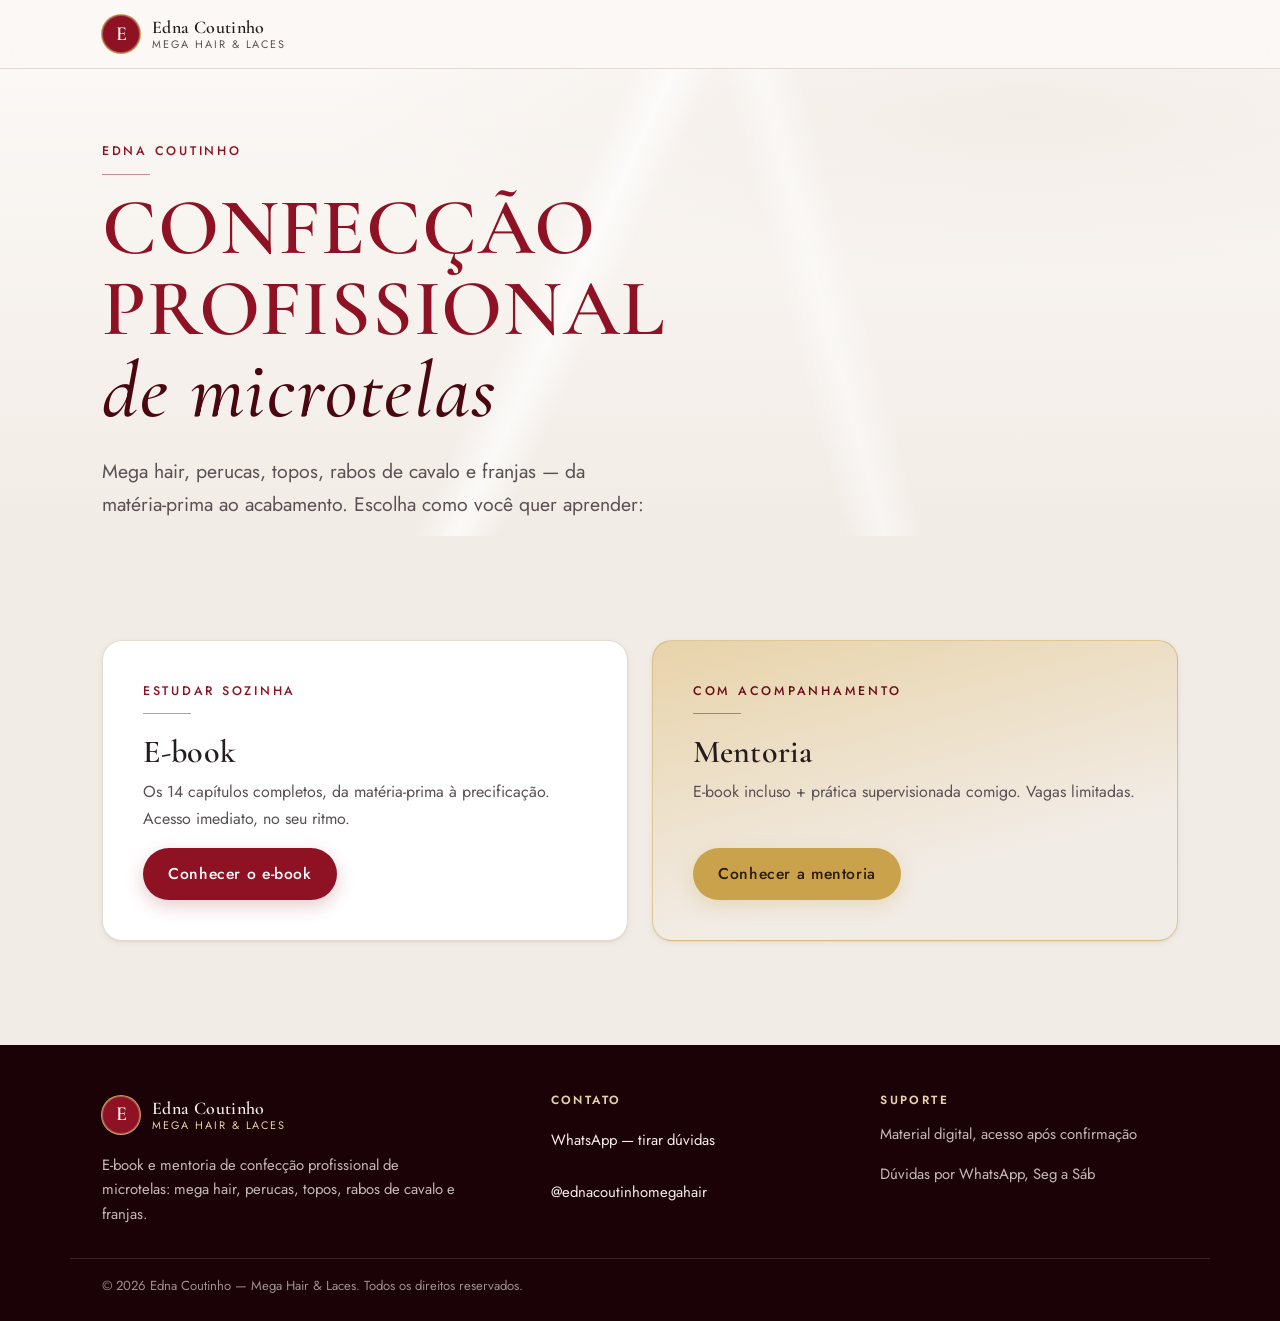
==== commit 900e9bb7: "Separa e-book e mentoria em páginas próprias E-book e mentoria agora são produtos distintos, cada um" ====
--- a/index.html
+++ b/index.html
@@ -3,17 +3,16 @@
 <head>
 <meta charset="utf-8">
 <meta name="viewport" content="width=device-width, initial-scale=1, viewport-fit=cover">
-<title>Confecção Profissional de Microtelas | Edna Coutinho</title>
-<meta name="description" content="Guia profissional de confecção de microtelas para mega hair, perucas, topos, rabos de cavalo e franjas. E-book da Edna Coutinho, com mentoria para quem quer prática supervisionada.">
+<title>Edna Coutinho — Confecção Profissional</title>
+<meta name="description" content="E-book e mentoria de confecção profissional de microtelas: mega hair, perucas, topos, rabos de cavalo e franjas, com a Edna Coutinho.">
 <meta name="theme-color" content="#8E1223">
 <link rel="canonical" href="https://ednacoutinho.com.br/">
 
-<!-- Open Graph / redes sociais -->
 <meta property="og:type" content="website">
 <meta property="og:locale" content="pt_BR">
 <meta property="og:site_name" content="Edna Coutinho — Mega Hair &amp; Laces">
-<meta property="og:title" content="Confecção Profissional de Microtelas | Edna Coutinho">
-<meta property="og:description" content="Da matéria-prima ao acabamento: o método de confecção que a Edna usa no próprio ateliê, agora em e-book — com mentoria para prática supervisionada.">
+<meta property="og:title" content="Edna Coutinho — Confecção Profissional">
+<meta property="og:description" content="E-book e mentoria de confecção profissional de microtelas, com a Edna Coutinho.">
 <meta property="og:url" content="https://ednacoutinho.com.br/">
 <meta property="og:image" content="https://ednacoutinho.com.br/assets/img/og-cover.jpg">
 <meta name="twitter:card" content="summary_large_image">
@@ -33,24 +32,12 @@
 <!-- ============ CABEÇALHO ============ -->
 <header class="site-header" id="topo">
   <div class="wrap site-header__inner">
-    <a class="brand" href="#topo" aria-label="Edna Coutinho — página inicial">
+    <a class="brand" href="index.html" aria-label="Edna Coutinho — página inicial">
       <span class="brand__mark" aria-hidden="true">E</span>
       <span class="brand__text">
         <strong>Edna Coutinho</strong>
         <small>Mega Hair &amp; Laces</small>
       </span>
-    </a>
-
-    <nav class="nav" aria-label="Navegação principal">
-      <a href="#comparativo">Planos</a>
-      <a href="#como-funciona">Como funciona</a>
-      <a href="#resultados">Resultados</a>
-      <a href="#duvidas">Dúvidas</a>
-    </nav>
-
-    <a class="btn btn--primary btn--sm site-header__cta" data-checkout href="#comparativo">
-      <svg class="ico" viewBox="0 0 24 24" aria-hidden="true" focusable="false"><path d="M12.04 2A9.9 9.9 0 0 0 2.1 11.9c0 1.75.46 3.46 1.34 4.97L2 22l5.28-1.38a9.9 9.9 0 0 0 4.76 1.21h.01a9.9 9.9 0 0 0 9.9-9.9A9.9 9.9 0 0 0 12.04 2Zm5.8 14.05c-.24.68-1.4 1.3-1.94 1.35-.5.05-.97.24-3.28-.68-2.76-1.09-4.5-3.9-4.64-4.08-.13-.18-1.1-1.47-1.1-2.8 0-1.33.7-1.99.94-2.26.25-.27.54-.34.72-.34h.52c.17 0 .4-.06.62.48.24.57.8 1.98.87 2.13.07.14.11.31.02.5-.09.18-.13.29-.27.45l-.4.47c-.13.13-.27.28-.12.55.15.27.67 1.1 1.44 1.79.99.88 1.82 1.15 2.08 1.29.26.13.41.11.56-.07.15-.18.64-.75.81-1.01.17-.27.34-.22.57-.13.23.09 1.46.69 1.71.81.25.13.42.19.48.29.06.11.06.62-.18 1.3Z"/></svg>
-      Garantir<span class="u-hide-xs"> o meu</span>
     </a>
   </div>
 </header>
@@ -59,367 +46,33 @@
 
 <!-- ============ HERO ============ -->
 <section class="hero">
-  <div class="wrap hero__grid">
-    <div class="hero__copy">
-      <p class="eyebrow reveal">E-book + Mentoria · Edna Coutinho</p>
-
-      <h1 class="display reveal">
-        Confecção profissional<br>
-        <em>de microtelas</em>
-      </h1>
-
+  <div class="wrap">
+    <div class="hero__copy reveal" style="max-width:70ch">
+      <p class="eyebrow reveal">Edna Coutinho</p>
+      <h1 class="display reveal">Confecção profissional<br><em>de microtelas</em></h1>
       <p class="hero__lead reveal">
-        O método que uso no meu ateliê para mega hair, perucas, topos, rabos de cavalo e franjas —
-        da matéria-prima ao acabamento — agora em e-book, com mentoria para prática supervisionada.
+        Mega hair, perucas, topos, rabos de cavalo e franjas — da matéria-prima ao acabamento.
+        Escolha como você quer aprender:
       </p>
-
-      <ul class="checks reveal">
-        <li>
-          <svg class="ico-check" viewBox="0 0 24 24" aria-hidden="true"><circle cx="12" cy="12" r="12"/><path d="M7 12.4l3.2 3.2L17 8.8" fill="none" stroke="#fff" stroke-width="2.2" stroke-linecap="round" stroke-linejoin="round"/></svg>
-          <span><strong>Conteúdo direto ao ponto</strong>, sem enrolação</span>
-        </li>
-        <li>
-          <svg class="ico-check" viewBox="0 0 24 24" aria-hidden="true"><circle cx="12" cy="12" r="12"/><path d="M7 12.4l3.2 3.2L17 8.8" fill="none" stroke="#fff" stroke-width="2.2" stroke-linecap="round" stroke-linejoin="round"/></svg>
-          <span><strong>Acesso imediato</strong>, no seu tempo e no seu ritmo</span>
-        </li>
-        <li>
-          <svg class="ico-check" viewBox="0 0 24 24" aria-hidden="true"><circle cx="12" cy="12" r="12"/><path d="M7 12.4l3.2 3.2L17 8.8" fill="none" stroke="#fff" stroke-width="2.2" stroke-linecap="round" stroke-linejoin="round"/></svg>
-          <span><strong>Mentoria inclusa</strong> para quem quer tirar dúvidas comigo</span>
-        </li>
-      </ul>
-
-      <div class="hero__actions reveal">
-        <a class="btn btn--primary btn--lg" data-checkout href="#comparativo">
-          <svg class="ico" viewBox="0 0 24 24" aria-hidden="true" focusable="false"><path d="M12.04 2A9.9 9.9 0 0 0 2.1 11.9c0 1.75.46 3.46 1.34 4.97L2 22l5.28-1.38a9.9 9.9 0 0 0 4.76 1.21h.01a9.9 9.9 0 0 0 9.9-9.9A9.9 9.9 0 0 0 12.04 2Zm5.8 14.05c-.24.68-1.4 1.3-1.94 1.35-.5.05-.97.24-3.28-.68-2.76-1.09-4.5-3.9-4.64-4.08-.13-.18-1.1-1.47-1.1-2.8 0-1.33.7-1.99.94-2.26.25-.27.54-.34.72-.34h.52c.17 0 .4-.06.62.48.24.57.8 1.98.87 2.13.07.14.11.31.02.5-.09.18-.13.29-.27.45l-.4.47c-.13.13-.27.28-.12.55.15.27.67 1.1 1.44 1.79.99.88 1.82 1.15 2.08 1.29.26.13.41.11.56-.07.15-.18.64-.75.81-1.01.17-.27.34-.22.57-.13.23.09 1.46.69 1.71.81.25.13.42.19.48.29.06.11.06.62-.18 1.3Z"/></svg>
-          Quero garantir o meu
-        </a>
-        <a class="btn btn--ghost btn--lg" href="#comparativo">Ver o que está incluso</a>
-      </div>
-
-      <p class="hero__note reveal">Material digital · Envio automático após a confirmação</p>
-    </div>
-
-    <div class="hero__media reveal">
-      <figure class="portrait">
-        <img src="assets/img/hero-retrato.jpg" width="1000" height="1500"
-             alt="Edna Coutinho sorrindo, com cabelo longo, liso e brilhante">
-      </figure>
-      <div class="portrait__badge">
-        <span class="portrait__badge-line">E-book +</span>
-        <span class="portrait__badge-line">Mentoria</span>
-      </div>
     </div>
   </div>
 </section>
 
-<!-- ============ FAIXA DE CONFIANÇA ============ -->
-<section class="trust" aria-label="Nossos diferenciais em resumo">
-  <div class="wrap trust__grid">
-    <div class="trust__item reveal">
-      <svg class="ico-trust" viewBox="0 0 24 24" aria-hidden="true" fill="none" stroke="currentColor" stroke-width="1.5" stroke-linecap="round" stroke-linejoin="round"><path d="M4 19.5V6a2 2 0 0 1 2-2h12a2 2 0 0 1 2 2v13.5"/><path d="M4 19.5A2.5 2.5 0 0 1 6.5 17H20"/><path d="M9 7h6"/></svg>
-      <p><strong>Conteúdo prático</strong><br>Passo a passo real, sem enrolação</p>
-    </div>
-    <div class="trust__item reveal">
-      <svg class="ico-trust" viewBox="0 0 24 24" aria-hidden="true" fill="none" stroke="currentColor" stroke-width="1.5" stroke-linecap="round" stroke-linejoin="round"><path d="M12 3c3 3.5 4.5 6 4.5 8.5A4.5 4.5 0 0 1 12 16a4.5 4.5 0 0 1-4.5-4.5C7.5 9 9 6.5 12 3Z"/><path d="M12 16v5"/></svg>
-      <p><strong>No seu ritmo</strong><br>Acesse quando e onde quiser</p>
-    </div>
-    <div class="trust__item reveal">
-      <svg class="ico-trust" viewBox="0 0 24 24" aria-hidden="true" fill="none" stroke="currentColor" stroke-width="1.5" stroke-linecap="round" stroke-linejoin="round"><path d="M8 10h8M8 14h5"/><rect x="3" y="4" width="18" height="16" rx="3"/></svg>
-      <p><strong>Mentoria inclusa</strong><br>Tire dúvidas direto comigo</p>
-    </div>
-    <div class="trust__item reveal">
-      <svg class="ico-trust" viewBox="0 0 24 24" aria-hidden="true" fill="none" stroke="currentColor" stroke-width="1.5" stroke-linecap="round" stroke-linejoin="round"><path d="M12 3l7 3v6c0 4-3 7.3-7 9-4-1.7-7-5-7-9V6l7-3Z"/><path d="M9 12l2 2 4-4"/></svg>
-      <p><strong>Suporte</strong><br>Acompanhamento pra você não travar</p>
-    </div>
-  </div>
-</section>
-
-<!-- ============ PARA QUEM É ============ -->
-<section class="section" id="para-quem">
+<!-- ============ ESCOLHA ============ -->
+<section class="section section--tinted" id="escolha">
   <div class="wrap">
-    <header class="section__head reveal">
-      <p class="eyebrow">Para quem é</p>
-      <h2 class="h2">Você se reconhece em alguma dessas situações?</h2>
-      <p class="section__lead">
-        Conteúdo técnico para quem confecciona ou quer confeccionar peças capilares — não é sobre usar lace, é sobre saber fazer.
-      </p>
-    </header>
-
-    <ul class="cards reveal">
-      <li class="card">
-        <h3>Já é cabeleireira e quer se especializar</h3>
-        <p>Adicione confecção de microtelas, perucas e topos ao seu portfólio com um método testado, não achismo.</p>
-      </li>
-      <li class="card">
-        <h3>Não tem um processo padronizado</h3>
-        <p>Cada peça sai diferente da outra, sem controle de qualidade nem repetibilidade no ateliê.</p>
-      </li>
-      <li class="card">
-        <h3>Quer ampliar os serviços do ateliê</h3>
-        <p>De mega hair a rabos de cavalo e franjas, sem começar do zero a cada tipo de peça novo.</p>
-      </li>
-      <li class="card">
-        <h3>Já confecciona, mas quer profissionalizar</h3>
-        <p>Ficha técnica, checklist de entrega e precificação — não só a técnica de costura.</p>
-      </li>
-      <li class="card">
-        <h3>Cansou de errar tensão e acabamento</h3>
-        <p>Tela rígida, queda de fios, volume irregular: problemas que se repetem sem saber a causa certa.</p>
-      </li>
-      <li class="card">
-        <h3>Quer transformar isso em renda</h3>
-        <p>Da amostra na bancada até cobrar o valor certo pelo seu trabalho.</p>
-      </li>
-    </ul>
-  </div>
-</section>
-
-<!-- ============ COMPARATIVO DE PLANOS ============ -->
-<section class="section section--tinted" id="comparativo">
-  <div class="wrap">
-    <header class="section__head reveal">
-      <p class="eyebrow">Escolha o seu</p>
-      <h2 class="h2">E-book <span class="sep">×</span> E-book + Mentoria</h2>
-      <p class="section__lead">
-        Os dois ensinam a técnica. A diferença é o quanto de mim você leva junto.
-      </p>
-    </header>
-
-    <div class="compare reveal">
-      <table class="compare__table">
-        <caption class="sr-only">Comparação entre o plano E-book e o plano E-book mais Mentoria</caption>
-        <thead>
-          <tr>
-            <th scope="col"><span class="sr-only">Critério</span></th>
-            <th scope="col">E-book</th>
-            <th scope="col" class="is-highlight">E-book + Mentoria</th>
-          </tr>
-        </thead>
-        <tbody>
-          <tr>
-            <th scope="row">Conteúdo</th>
-            <td>E-book completo, passo a passo</td>
-            <td class="is-highlight">E-book completo, passo a passo</td>
-          </tr>
-          <tr>
-            <th scope="row">Formato</th>
-            <td>PDF, acesso digital</td>
-            <td class="is-highlight">PDF + encontros de mentoria</td>
-          </tr>
-          <tr>
-            <th scope="row">Tira-dúvidas</th>
-            <td>Não incluso</td>
-            <td class="is-highlight">Direto comigo</td>
-          </tr>
-          <tr>
-            <th scope="row">Foco</th>
-            <td>Técnica de confecção</td>
-            <td class="is-highlight">Técnica + prática supervisionada</td>
-          </tr>
-          <tr>
-            <th scope="row">Ideal para</th>
-            <td>Consulta e estudo no seu ritmo</td>
-            <td class="is-highlight">Quem quer profissionalizar o ateliê</td>
-          </tr>
-          <tr>
-            <th scope="row">Acompanhamento</th>
-            <td>—</td>
-            <td class="is-highlight">Personalizado, comigo</td>
-          </tr>
-        </tbody>
-      </table>
-    </div>
-
-    <p class="compare__note reveal">
-      <!-- AJUSTE: preencher preço de cada plano e o link de checkout (Hotmart/Kiwify/Eduzz) em assets/js/config.js -->
-      Valores e formas de pagamento: fale comigo pelo WhatsApp que te passo certinho.
-    </p>
-  </div>
-</section>
-
-<!-- ============ COMO FUNCIONA ============ -->
-<section class="section" id="como-funciona">
-  <div class="wrap">
-    <header class="section__head reveal">
-      <p class="eyebrow">Como funciona</p>
-      <h2 class="h2">Do clique ao domínio da técnica</h2>
-      <p class="section__lead">Simples de começar, no seu ritmo até o fim.</p>
-    </header>
-
-    <ol class="steps reveal">
-      <li class="step">
-        <span class="step__num" aria-hidden="true">01</span>
-        <h3>Escolha seu plano</h3>
-        <p>E-book avulso ou e-book + mentoria — o que fizer mais sentido pra você agora.</p>
-      </li>
-      <li class="step">
-        <span class="step__num" aria-hidden="true">02</span>
-        <h3>Acesso imediato</h3>
-        <p>Assim que confirmar, você recebe o material e já pode começar quando quiser.</p>
-      </li>
-      <li class="step">
-        <span class="step__num" aria-hidden="true">03</span>
-        <h3>Coloque em prática</h3>
-        <p>Siga o passo a passo no seu ritmo. Na mentoria, participe também dos encontros.</p>
-      </li>
-      <li class="step">
-        <span class="step__num" aria-hidden="true">04</span>
-        <h3>Tire dúvidas comigo</h3>
-        <p>Sempre que precisar, durante o período de acompanhamento da mentoria.</p>
-      </li>
-    </ol>
-
-    <div class="included reveal">
-      <h3 class="included__title">O que está incluso no e-book</h3>
-      <ul class="included__list">
-        <li>Confecção da microtela passo a passo</li>
-        <li>Mega hair, perucas, topos, rabos de cavalo e franjas</li>
-        <li>Seleção e preparação do cabelo</li>
-        <li>Controle de qualidade e acabamento</li>
-        <li>Erros comuns e como corrigir</li>
-        <li>Ficha técnica, checklist e precificação</li>
-      </ul>
-      <a class="btn btn--primary" data-checkout href="#comparativo">Quero começar agora</a>
-    </div>
-  </div>
-</section>
-
-<!-- ============ RESULTADOS / GALERIA ============ -->
-<section class="section section--dark" id="resultados">
-  <div class="wrap">
-    <header class="section__head section__head--light reveal">
-      <p class="eyebrow eyebrow--gold">Minha experiência</p>
-      <h2 class="h2">Isso aqui eu já fiz — e ensino como fazer</h2>
-      <p class="section__lead">
-        O conteúdo do e-book e da mentoria vem do que já apliquei de verdade, cliente por cliente.
-      </p>
-    </header>
-
-    <ul class="gallery reveal">
-      <li class="gallery__item">
-        <img src="assets/img/resultado-1.avif" width="369" height="493" loading="lazy" decoding="async" alt="Cabelo liso com reflexos claros, visto de costas, brilho e comprimento naturais">
-      </li>
-      <li class="gallery__item">
-        <img src="assets/img/resultado-2.avif" width="277" height="493" loading="lazy" decoding="async" alt="Cliente sorrindo, cabelo castanho na altura dos ombros com franja lateral">
-      </li>
-      <li class="gallery__item">
-        <img src="assets/img/resultado-3.avif" width="369" height="493" loading="lazy" decoding="async" alt="Cabelo castanho escuro liso e brilhante, visto de costas">
-      </li>
-      <li class="gallery__item">
-        <img src="assets/img/resultado-4.avif" width="277" height="493" loading="lazy" decoding="async" alt="Cliente sorrindo, cabelo castanho ondulado na altura dos ombros">
-      </li>
-      <li class="gallery__item">
-        <img src="assets/img/resultado-5.avif" width="277" height="493" loading="lazy" decoding="async" alt="Cabelo preto longo e liso, visto de perfil, com bastante volume">
-      </li>
-    </ul>
-
-    <p class="gallery__cta reveal">
-      <a class="btn btn--gold" data-checkout href="#comparativo">Quero aprender a fazer isso</a>
-    </p>
-  </div>
-</section>
-
-<!-- ============ DEPOIMENTOS ============ -->
-<section class="section" id="depoimentos">
-  <div class="wrap">
-    <header class="section__head reveal">
-      <p class="eyebrow">Depoimentos</p>
-      <h2 class="h2">O que dizem quem já aprendeu</h2>
-    </header>
-
-    <!--
-      ⚠️ IMPORTANTE: os três depoimentos abaixo são EXEMPLOS de formato, não são reais.
-      Substitua pelo texto e pelo nome de clientes/alunas reais e apague o selo "exemplo"
-      (<span class="quote__flag">…</span>) de cada card antes de publicar.
-    -->
-    <ul class="quotes reveal">
-      <li class="quote">
-        <span class="quote__flag">exemplo — substituir</span>
-        <p class="quote__text">“Texto do depoimento aqui: o que ela sabia antes, o que aprendeu com o e-book ou a mentoria, e o resultado que teve.”</p>
-        <p class="quote__author">Nome da aluna<span>Cidade</span></p>
-      </li>
-      <li class="quote">
-        <span class="quote__flag">exemplo — substituir</span>
-        <p class="quote__text">“Um segundo depoimento, de preferência de quem tinha alguma objeção (preço, achar que não ia conseguir) e mudou de ideia.”</p>
-        <p class="quote__author">Nome da aluna<span>Cidade</span></p>
-      </li>
-      <li class="quote">
-        <span class="quote__flag">exemplo — substituir</span>
-        <p class="quote__text">“Um terceiro depoimento falando do suporte na mentoria: como foi tirar dúvidas comigo e aplicar o que aprendeu.”</p>
-        <p class="quote__author">Nome da aluna<span>Cidade</span></p>
-      </li>
-    </ul>
-  </div>
-</section>
-
-<!-- ============ FAQ ============ -->
-<section class="section section--tinted" id="duvidas">
-  <div class="wrap wrap--narrow">
-    <header class="section__head reveal">
-      <p class="eyebrow">Dúvidas frequentes</p>
-      <h2 class="h2">Antes de garantir o seu</h2>
-    </header>
-
-    <div class="faq reveal">
-      <details class="faq__item">
-        <summary>Preciso ter experiência prévia?</summary>
-        <div class="faq__answer"><p>O conteúdo é técnico, pensado para quem já trabalha com cabelo ou está estruturando um ateliê. Começa dos fundamentos da microtela, mas pressupõe familiaridade básica com ferramentas e rotina de salão.</p></div>
-      </details>
-      <details class="faq__item">
-        <summary>É só teoria ou tem passo a passo prático?</summary>
-        <div class="faq__answer"><p>É prático. Da seleção do cabelo à ficha técnica de entrega, cada capítulo traz o passo a passo do que fazer — não é uma leitura teórica solta.</p></div>
-      </details>
-      <details class="faq__item">
-        <summary>Por quanto tempo tenho acesso ao material?</summary>
-        <div class="faq__answer"><p><!-- AJUSTE: definir prazo de acesso (ex.: vitalício, 1 ano) --> O prazo de acesso depende do plano escolhido. Me chama no WhatsApp que te explico certinho antes de você decidir.</p></div>
-      </details>
-      <details class="faq__item">
-        <summary>A mentoria é ao vivo ou gravada?</summary>
-        <div class="faq__answer"><p><!-- AJUSTE: definir formato dos encontros --> Isso ainda está sendo definido — fale comigo pelo WhatsApp pra saber o formato mais atual.</p></div>
-      </details>
-      <details class="faq__item">
-        <summary>Quanto tempo dura a mentoria?</summary>
-        <div class="faq__answer"><p><!-- AJUSTE: definir duração/quantidade de encontros --> A duração varia conforme a turma. Te conto os detalhes atualizados pelo WhatsApp.</p></div>
-      </details>
-      <details class="faq__item">
-        <summary>Qual a forma de pagamento?</summary>
-        <div class="faq__answer"><p><!-- AJUSTE: depende da plataforma de checkout escolhida --> Aceito as formas de pagamento disponíveis na plataforma de compra (Pix e cartão, normalmente). Qualquer dúvida, chama no WhatsApp.</p></div>
-      </details>
-      <details class="faq__item">
-        <summary>Tem garantia?</summary>
-        <div class="faq__answer"><p><!-- AJUSTE: definir política de garantia/reembolso --> Sim, seguimos a política de garantia da plataforma de venda. Os detalhes ficam disponíveis na página de checkout.</p></div>
-      </details>
-      <details class="faq__item">
-        <summary>Como recebo o material depois de comprar?</summary>
-        <div class="faq__answer"><p>O acesso é enviado automaticamente para o seu e-mail assim que a compra é confirmada.</p></div>
-      </details>
-    </div>
-  </div>
-</section>
-
-<!-- ============ CTA FINAL ============ -->
-<section class="section cta" id="agendar">
-  <div class="wrap wrap--narrow">
-    <header class="section__head section__head--light reveal">
-      <p class="eyebrow eyebrow--gold">Garanta o seu</p>
-      <h2 class="h2">Pronta pra aprender de verdade?</h2>
-      <p class="section__lead">
-        Escolha o plano que faz sentido pra você — e-book, ou e-book com mentoria pra ir mais fundo.
-      </p>
-    </header>
-
-    <div class="cta__buy reveal">
-      <a class="btn btn--gold btn--lg btn--block" data-checkout href="#comparativo">
-        <svg class="ico" viewBox="0 0 24 24" aria-hidden="true" focusable="false"><path d="M12.04 2A9.9 9.9 0 0 0 2.1 11.9c0 1.75.46 3.46 1.34 4.97L2 22l5.28-1.38a9.9 9.9 0 0 0 4.76 1.21h.01a9.9 9.9 0 0 0 9.9-9.9A9.9 9.9 0 0 0 12.04 2Zm5.8 14.05c-.24.68-1.4 1.3-1.94 1.35-.5.05-.97.24-3.28-.68-2.76-1.09-4.5-3.9-4.64-4.08-.13-.18-1.1-1.47-1.1-2.8 0-1.33.7-1.99.94-2.26.25-.27.54-.34.72-.34h.52c.17 0 .4-.06.62.48.24.57.8 1.98.87 2.13.07.14.11.31.02.5-.09.18-.13.29-.27.45l-.4.47c-.13.13-.27.28-.12.55.15.27.67 1.1 1.44 1.79.99.88 1.82 1.15 2.08 1.29.26.13.41.11.56-.07.15-.18.64-.75.81-1.01.17-.27.34-.22.57-.13.23.09 1.46.69 1.71.81.25.13.42.19.48.29.06.11.06.62-.18 1.3Z"/></svg>
-        Quero garantir o meu
+    <div class="hub-choice reveal">
+      <a class="hub-choice__card" href="ebook.html">
+        <span class="eyebrow">Estudar sozinha</span>
+        <h2 class="h2" style="font-size:2rem">E-book</h2>
+        <p>Os 14 capítulos completos, da matéria-prima à precificação. Acesso imediato, no seu ritmo.</p>
+        <span class="btn btn--primary">Conhecer o e-book</span>
       </a>
-      <p class="form__note">
-        <!-- AJUSTE: o botão acima aponta para #comparativo até existir o link de checkout real em assets/js/config.js -->
-        Prefere tirar dúvidas antes? Me chama:
-      </p>
-      <a class="btn btn--ghost btn--lg btn--block" data-wa href="#agendar">
-        <svg class="ico" viewBox="0 0 24 24" aria-hidden="true" focusable="false"><path d="M12.04 2A9.9 9.9 0 0 0 2.1 11.9c0 1.75.46 3.46 1.34 4.97L2 22l5.28-1.38a9.9 9.9 0 0 0 4.76 1.21h.01a9.9 9.9 0 0 0 9.9-9.9A9.9 9.9 0 0 0 12.04 2Zm5.8 14.05c-.24.68-1.4 1.3-1.94 1.35-.5.05-.97.24-3.28-.68-2.76-1.09-4.5-3.9-4.64-4.08-.13-.18-1.1-1.47-1.1-2.8 0-1.33.7-1.99.94-2.26.25-.27.54-.34.72-.34h.52c.17 0 .4-.06.62.48.24.57.8 1.98.87 2.13.07.14.11.31.02.5-.09.18-.13.29-.27.45l-.4.47c-.13.13-.27.28-.12.55.15.27.67 1.1 1.44 1.79.99.88 1.82 1.15 2.08 1.29.26.13.41.11.56-.07.15-.18.64-.75.81-1.01.17-.27.34-.22.57-.13.23.09 1.46.69 1.71.81.25.13.42.19.48.29.06.11.06.62-.18 1.3Z"/></svg>
-        Falar comigo no WhatsApp
+      <a class="hub-choice__card hub-choice__card--gold" href="mentoria.html">
+        <span class="eyebrow eyebrow--on-gold">Com acompanhamento</span>
+        <h2 class="h2" style="font-size:2rem">Mentoria</h2>
+        <p>E-book incluso + prática supervisionada comigo. Vagas limitadas.</p>
+        <span class="btn btn--gold">Conhecer a mentoria</span>
       </a>
     </div>
   </div>
@@ -431,22 +84,20 @@
 <footer class="site-footer">
   <div class="wrap site-footer__grid">
     <div>
-      <a class="brand brand--footer" href="#topo">
+      <a class="brand brand--footer" href="index.html">
         <span class="brand__mark" aria-hidden="true">E</span>
         <span class="brand__text">
           <strong>Edna Coutinho</strong>
           <small>Mega Hair &amp; Laces</small>
         </span>
       </a>
-      <p class="site-footer__about">
-        E-book e mentoria de laces de luxo: aprenda a cuidar, aplicar e trabalhar com laces sob medida.
-      </p>
+      <p class="site-footer__about">E-book e mentoria de confecção profissional de microtelas: mega hair, perucas, topos, rabos de cavalo e franjas.</p>
     </div>
 
     <div>
       <h2 class="site-footer__title">Contato</h2>
       <ul class="site-footer__list">
-        <li><a data-wa href="#agendar">WhatsApp — tirar dúvidas</a></li>
+        <li><a data-wa href="#">WhatsApp — tirar dúvidas</a></li>
         <li><a data-instagram href="https://instagram.com/ednacoutinhomegahair" rel="me noopener" target="_blank">@ednacoutinhomegahair</a></li>
       </ul>
     </div>
@@ -466,112 +117,23 @@
   </div>
 </footer>
 
-<!-- Barra fixa de CTA no mobile -->
-<div class="sticky-cta">
-  <a class="btn btn--primary btn--block" data-checkout href="#comparativo">
-    <svg class="ico" viewBox="0 0 24 24" aria-hidden="true" focusable="false"><path d="M12.04 2A9.9 9.9 0 0 0 2.1 11.9c0 1.75.46 3.46 1.34 4.97L2 22l5.28-1.38a9.9 9.9 0 0 0 4.76 1.21h.01a9.9 9.9 0 0 0 9.9-9.9A9.9 9.9 0 0 0 12.04 2Zm5.8 14.05c-.24.68-1.4 1.3-1.94 1.35-.5.05-.97.24-3.28-.68-2.76-1.09-4.5-3.9-4.64-4.08-.13-.18-1.1-1.47-1.1-2.8 0-1.33.7-1.99.94-2.26.25-.27.54-.34.72-.34h.52c.17 0 .4-.06.62.48.24.57.8 1.98.87 2.13.07.14.11.31.02.5-.09.18-.13.29-.27.45l-.4.47c-.13.13-.27.28-.12.55.15.27.67 1.1 1.44 1.79.99.88 1.82 1.15 2.08 1.29.26.13.41.11.56-.07.15-.18.64-.75.81-1.01.17-.27.34-.22.57-.13.23.09 1.46.69 1.71.81.25.13.42.19.48.29.06.11.06.62-.18 1.3Z"/></svg>
-    Quero garantir o meu
-  </a>
-</div>
 
-
-<!-- Dados estruturados para o Google.
-     AJUSTE: troque a URL pelo domínio real e acrescente "telephone" e "address"
-     quando o endereço for divulgado. -->
 <script type="application/ld+json">
 {
   "@context": "https://schema.org",
-  "@type": "Product",
-  "name": "E-book e Mentoria Laces de Luxo — Edna Coutinho",
-  "description": "Guia profissional de confecção de microtelas para mega hair, perucas, topos, rabos de cavalo e franjas, da matéria-prima ao acabamento, com opção de mentoria para prática supervisionada.",
-  "brand": {
-    "@type": "Brand",
-    "name": "Edna Coutinho"
-  },
-  "url": "https://ednacoutinho.com.br/",
-  "image": "https://ednacoutinho.com.br/assets/img/og-cover.jpg",
-  "offers": [
+  "@type": "ItemList",
+  "itemListElement": [
     {
-      "@type": "Offer",
-      "name": "E-book",
-      "availability": "https://schema.org/InStock"
+      "@type": "ListItem",
+      "position": 1,
+      "name": "E-book — Confecção Profissional de Microtelas",
+      "url": "https://ednacoutinho.com.br/ebook.html"
     },
     {
-      "@type": "Offer",
-      "name": "E-book + Mentoria",
-      "availability": "https://schema.org/InStock"
-    }
-  ]
-}
-</script>
-<script type="application/ld+json">
-{
-  "@context": "https://schema.org",
-  "@type": "FAQPage",
-  "mainEntity": [
-    {
-      "@type": "Question",
-      "name": "Preciso ter experiência prévia?",
-      "acceptedAnswer": {
-        "@type": "Answer",
-        "text": "Não. O e-book começa do básico e vai até a aplicação prática. Se você já tem alguma experiência, vai direto para o que for novidade."
-      }
-    },
-    {
-      "@type": "Question",
-      "name": "É só teoria ou tem passo a passo prático?",
-      "acceptedAnswer": {
-        "@type": "Answer",
-        "text": "É prático. O material é organizado como um passo a passo, com o que fazer em cada etapa — não é uma leitura teórica solta."
-      }
-    },
-    {
-      "@type": "Question",
-      "name": "Por quanto tempo tenho acesso ao material?",
-      "acceptedAnswer": {
-        "@type": "Answer",
-        "text": "O prazo de acesso depende do plano escolhido. Me chama no WhatsApp que te explico certinho antes de você decidir."
-      }
-    },
-    {
-      "@type": "Question",
-      "name": "A mentoria é ao vivo ou gravada?",
-      "acceptedAnswer": {
-        "@type": "Answer",
-        "text": "Isso ainda está sendo definido — fale comigo pelo WhatsApp pra saber o formato mais atual."
-      }
-    },
-    {
-      "@type": "Question",
-      "name": "Quanto tempo dura a mentoria?",
-      "acceptedAnswer": {
-        "@type": "Answer",
-        "text": "A duração varia conforme a turma. Te conto os detalhes atualizados pelo WhatsApp."
-      }
-    },
-    {
-      "@type": "Question",
-      "name": "Qual a forma de pagamento?",
-      "acceptedAnswer": {
-        "@type": "Answer",
-        "text": "Aceito as formas de pagamento disponíveis na plataforma de compra (Pix e cartão, normalmente). Qualquer dúvida, chama no WhatsApp."
-      }
-    },
-    {
-      "@type": "Question",
-      "name": "Tem garantia?",
-      "acceptedAnswer": {
-        "@type": "Answer",
-        "text": "Sim, seguimos a política de garantia da plataforma de venda. Os detalhes ficam disponíveis na página de checkout."
-      }
-    },
-    {
-      "@type": "Question",
-      "name": "Como recebo o material depois de comprar?",
-      "acceptedAnswer": {
-        "@type": "Answer",
-        "text": "O acesso é enviado automaticamente para o seu e-mail assim que a compra é confirmada."
-      }
+      "@type": "ListItem",
+      "position": 2,
+      "name": "Mentoria — Confecção Profissional de Microtelas",
+      "url": "https://ednacoutinho.com.br/mentoria.html"
     }
   ]
 }
--- a/assets/css/styles.css
+++ b/assets/css/styles.css
@@ -808,6 +808,35 @@
   }
 }
 
+/* ---------- 17b. Escolha de produto (hub inicial) ---------- */
+.eyebrow--on-gold { color: var(--wine-800); }
+
+.hub-choice {
+  display: grid; gap: var(--sp-5);
+  grid-template-columns: 1fr;
+}
+@media (min-width: 700px) { .hub-choice { grid-template-columns: 1fr 1fr; } }
+
+.hub-choice__card {
+  display: flex; flex-direction: column; align-items: flex-start; gap: var(--sp-2);
+  padding: clamp(1.75rem, 4vw, 2.5rem);
+  background: var(--surface);
+  border: 1px solid var(--border);
+  border-radius: var(--radius-lg);
+  box-shadow: var(--shadow-sm);
+  text-decoration: none; color: inherit;
+  transition: transform var(--dur) var(--ease-out), box-shadow var(--dur) var(--ease-out), border-color var(--dur) var(--ease-out);
+}
+.hub-choice__card:hover { transform: translateY(-4px); box-shadow: var(--shadow-md); border-color: var(--gold-200); }
+.hub-choice__card h2 { margin: 0; }
+.hub-choice__card p { color: var(--text-muted); margin: 0 0 var(--sp-2); }
+.hub-choice__card .btn { margin-top: auto; pointer-events: none; }
+
+.hub-choice__card--gold {
+  background: linear-gradient(165deg, var(--gold-200) 0%, var(--marble) 70%);
+  border-color: rgba(201, 162, 75, .5);
+}
+
 /* ---------- 18. Impressão ---------- */
 @media print {
   .site-header, .sticky-cta, .hero__actions, .form { display: none !important; }
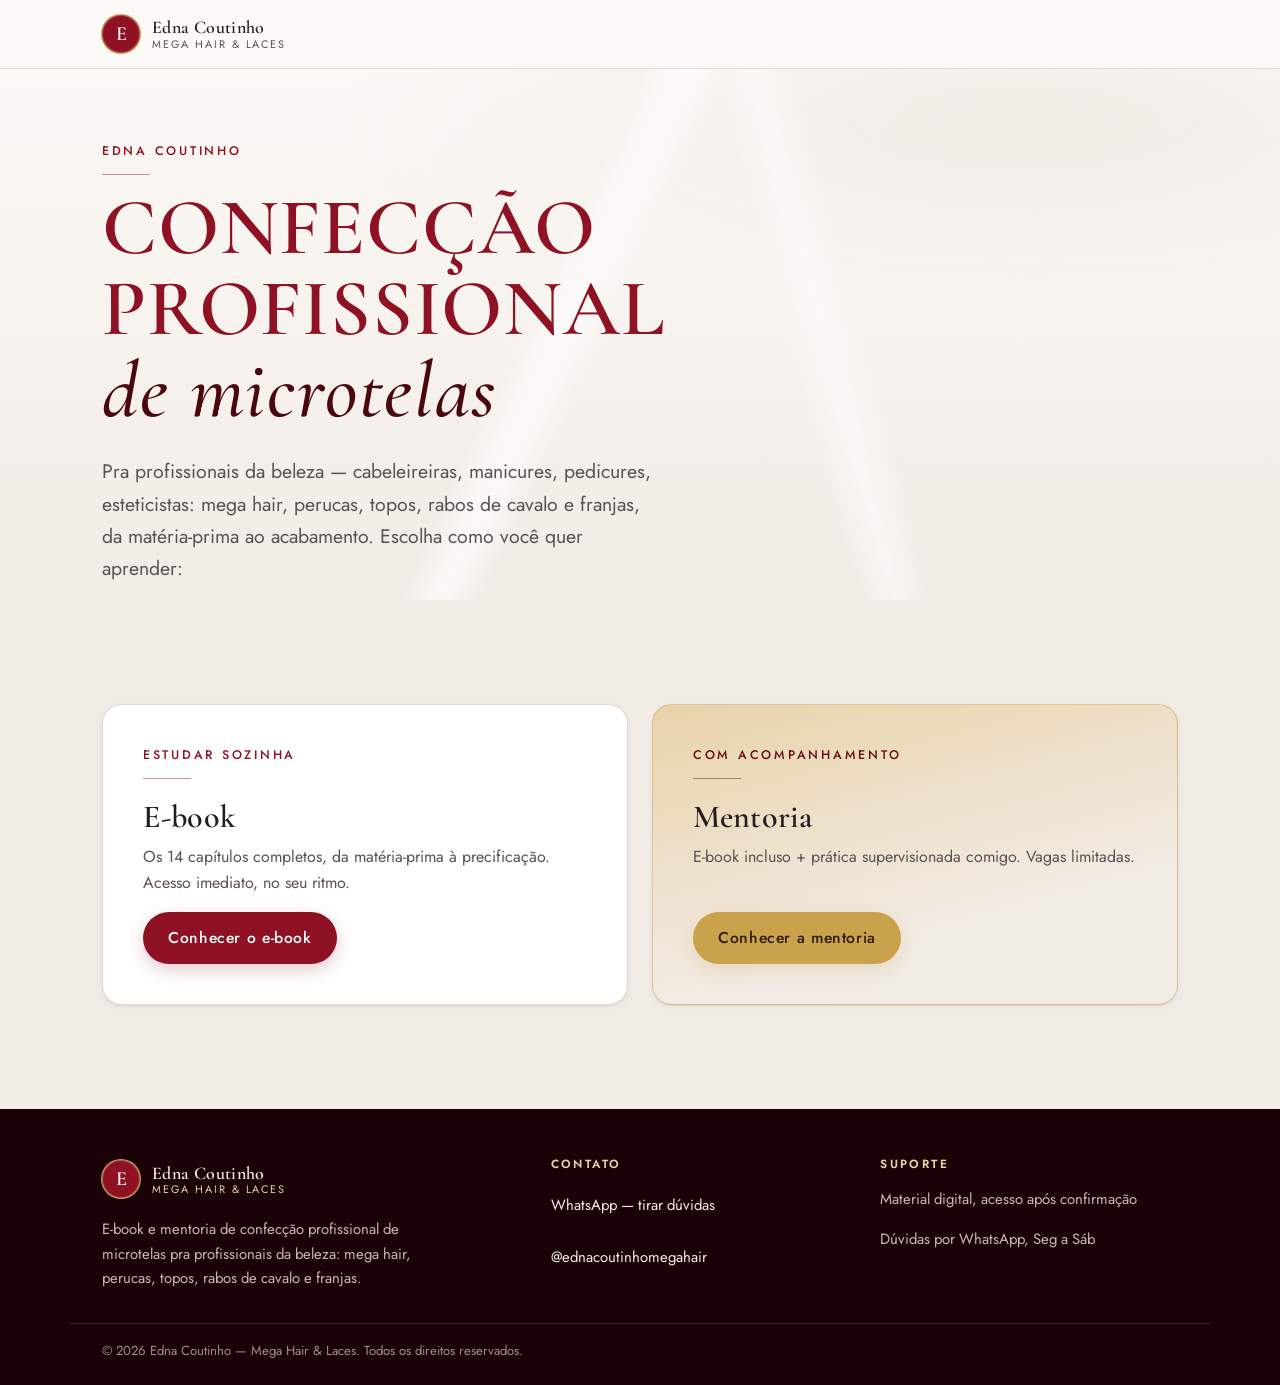
==== commit 09d5a247: "Leva a ampliação de público pro hero e pro SEO das 3 páginas A mudança anterior só tinha alcançado #" ====
--- a/index.html
+++ b/index.html
@@ -4,7 +4,7 @@
 <meta charset="utf-8">
 <meta name="viewport" content="width=device-width, initial-scale=1, viewport-fit=cover">
 <title>Edna Coutinho — Confecção Profissional</title>
-<meta name="description" content="E-book e mentoria de confecção profissional de microtelas: mega hair, perucas, topos, rabos de cavalo e franjas, com a Edna Coutinho.">
+<meta name="description" content="E-book e mentoria de confecção profissional de microtelas pra profissionais da beleza: mega hair, perucas, topos, rabos de cavalo e franjas, com a Edna Coutinho.">
 <meta name="theme-color" content="#8E1223">
 <link rel="canonical" href="https://ednacoutinho.com.br/">
 
@@ -12,7 +12,7 @@
 <meta property="og:locale" content="pt_BR">
 <meta property="og:site_name" content="Edna Coutinho — Mega Hair &amp; Laces">
 <meta property="og:title" content="Edna Coutinho — Confecção Profissional">
-<meta property="og:description" content="E-book e mentoria de confecção profissional de microtelas, com a Edna Coutinho.">
+<meta property="og:description" content="E-book e mentoria de confecção profissional de microtelas pra profissionais da beleza, com a Edna Coutinho.">
 <meta property="og:url" content="https://ednacoutinho.com.br/">
 <meta property="og:image" content="https://ednacoutinho.com.br/assets/img/og-cover.jpg">
 <meta name="twitter:card" content="summary_large_image">
@@ -51,8 +51,9 @@
       <p class="eyebrow reveal">Edna Coutinho</p>
       <h1 class="display reveal">Confecção profissional<br><em>de microtelas</em></h1>
       <p class="hero__lead reveal">
-        Mega hair, perucas, topos, rabos de cavalo e franjas — da matéria-prima ao acabamento.
-        Escolha como você quer aprender:
+        Pra profissionais da beleza — cabeleireiras, manicures, pedicures, esteticistas: mega hair,
+        perucas, topos, rabos de cavalo e franjas, da matéria-prima ao acabamento. Escolha como você
+        quer aprender:
       </p>
     </div>
   </div>
@@ -91,7 +92,7 @@
           <small>Mega Hair &amp; Laces</small>
         </span>
       </a>
-      <p class="site-footer__about">E-book e mentoria de confecção profissional de microtelas: mega hair, perucas, topos, rabos de cavalo e franjas.</p>
+      <p class="site-footer__about">E-book e mentoria de confecção profissional de microtelas pra profissionais da beleza: mega hair, perucas, topos, rabos de cavalo e franjas.</p>
     </div>
 
     <div>
--- a/assets/css/styles.css
+++ b/assets/css/styles.css
@@ -390,6 +390,18 @@
   .portrait__badge { left: 0; right: auto; transform: translateX(-42%); bottom: 20%; }
 }
 
+/* Hero da página de mentoria: variante dourada, pra não parecer a mesma página do e-book */
+.hero--mentoria .portrait__badge {
+  background: var(--gold-500);
+  color: #2A1B02;
+  border-color: rgba(142, 18, 35, .4);
+}
+.hero--mentoria::before {
+  background:
+    linear-gradient(115deg, transparent 42%, rgba(201, 162, 75, .22) 45%, transparent 48%),
+    linear-gradient(75deg, transparent 60%, rgba(255,255,255,.6) 63%, transparent 66%);
+}
+
 /* ---------- 7. Faixa de confiança ---------- */
 .trust {
   background: var(--wine-900);
@@ -518,6 +530,7 @@
   transition: transform 400ms var(--ease-out);
 }
 .gallery__item:hover img { transform: scale(1.04); }
+.gallery__item video { width: 100%; height: 100%; object-fit: cover; display: block; }
 .gallery__cta { margin: var(--sp-6) 0 0; text-align: center; }
 
 @media (min-width: 760px) { .gallery { grid-template-columns: repeat(3, 1fr); gap: var(--sp-4); } }
@@ -556,6 +569,21 @@
   display: block; font-weight: 400; color: var(--text-muted); letter-spacing: .04em;
 }
 
+/* Depoimento em vídeo: mesmo card, sem as aspas decorativas, com o vídeo no lugar do texto */
+.quote--video { padding: var(--sp-3); }
+.quote--video::before { content: none; }
+.quote__video {
+  position: relative;
+  aspect-ratio: 9 / 16;
+  border-radius: var(--radius-sm);
+  overflow: hidden;
+  background: var(--ink);
+  margin-bottom: var(--sp-3);
+}
+.quote__video video { width: 100%; height: 100%; object-fit: cover; display: block; }
+.quote__video iframe { width: 100%; height: 100%; border: 0; display: block; }
+.quote--video .quote__author { padding-inline: var(--sp-2); margin-bottom: var(--sp-2); }
+
 @media (min-width: 860px) { .quotes { grid-template-columns: repeat(3, 1fr); } }
 
 /* ---------- 13. FAQ ---------- */
@@ -605,6 +633,28 @@
 .cta__buy .btn { max-width: 420px; }
 
 .form__note { margin: 0; font-size: .84rem; text-align: center; color: rgba(246, 237, 232, .72); }
+
+.form-candidatura { display: grid; gap: var(--sp-4); text-align: left; width: 100%; max-width: 34rem; }
+.form-candidatura__row { display: grid; gap: var(--sp-4); grid-template-columns: 1fr; }
+@media (min-width: 560px) { .form-candidatura__row { grid-template-columns: 1fr 1fr; } }
+.field { display: grid; gap: var(--sp-2); }
+.field label { font-size: .88rem; font-weight: 500; }
+.field label span { font-weight: 400; opacity: .72; }
+.field input, .field select, .field textarea {
+  width: 100%;
+  padding: var(--sp-3) var(--sp-4);
+  font: inherit;
+  font-size: .96rem;
+  color: var(--ink);
+  background: var(--white);
+  border: 1px solid var(--border);
+  border-radius: var(--radius-sm);
+}
+.field textarea { resize: vertical; min-height: 4.5rem; }
+.field input:focus-visible, .field select:focus-visible, .field textarea:focus-visible {
+  outline: 2px solid var(--gold-500); outline-offset: 1px;
+}
+.form-candidatura .form__note { text-align: left; }
 
 /* ---------- 15. Rodapé ---------- */
 .site-footer {
@@ -757,6 +807,8 @@
 .gallery.is-in .gallery__item:nth-child(3) { transition-delay: 220ms; }
 .gallery.is-in .gallery__item:nth-child(4) { transition-delay: 300ms; }
 .gallery.is-in .gallery__item:nth-child(5) { transition-delay: 380ms; }
+.gallery.is-in .gallery__item:nth-child(6) { transition-delay: 460ms; }
+.gallery.is-in .gallery__item:nth-child(7) { transition-delay: 540ms; }
 
 /* 11. Zoom lento e contínuo nas fotos da galeria (Ken Burns), pausa no hover */
 .js .gallery__item img { animation: ken-burns 16s ease-in-out infinite alternate; }
